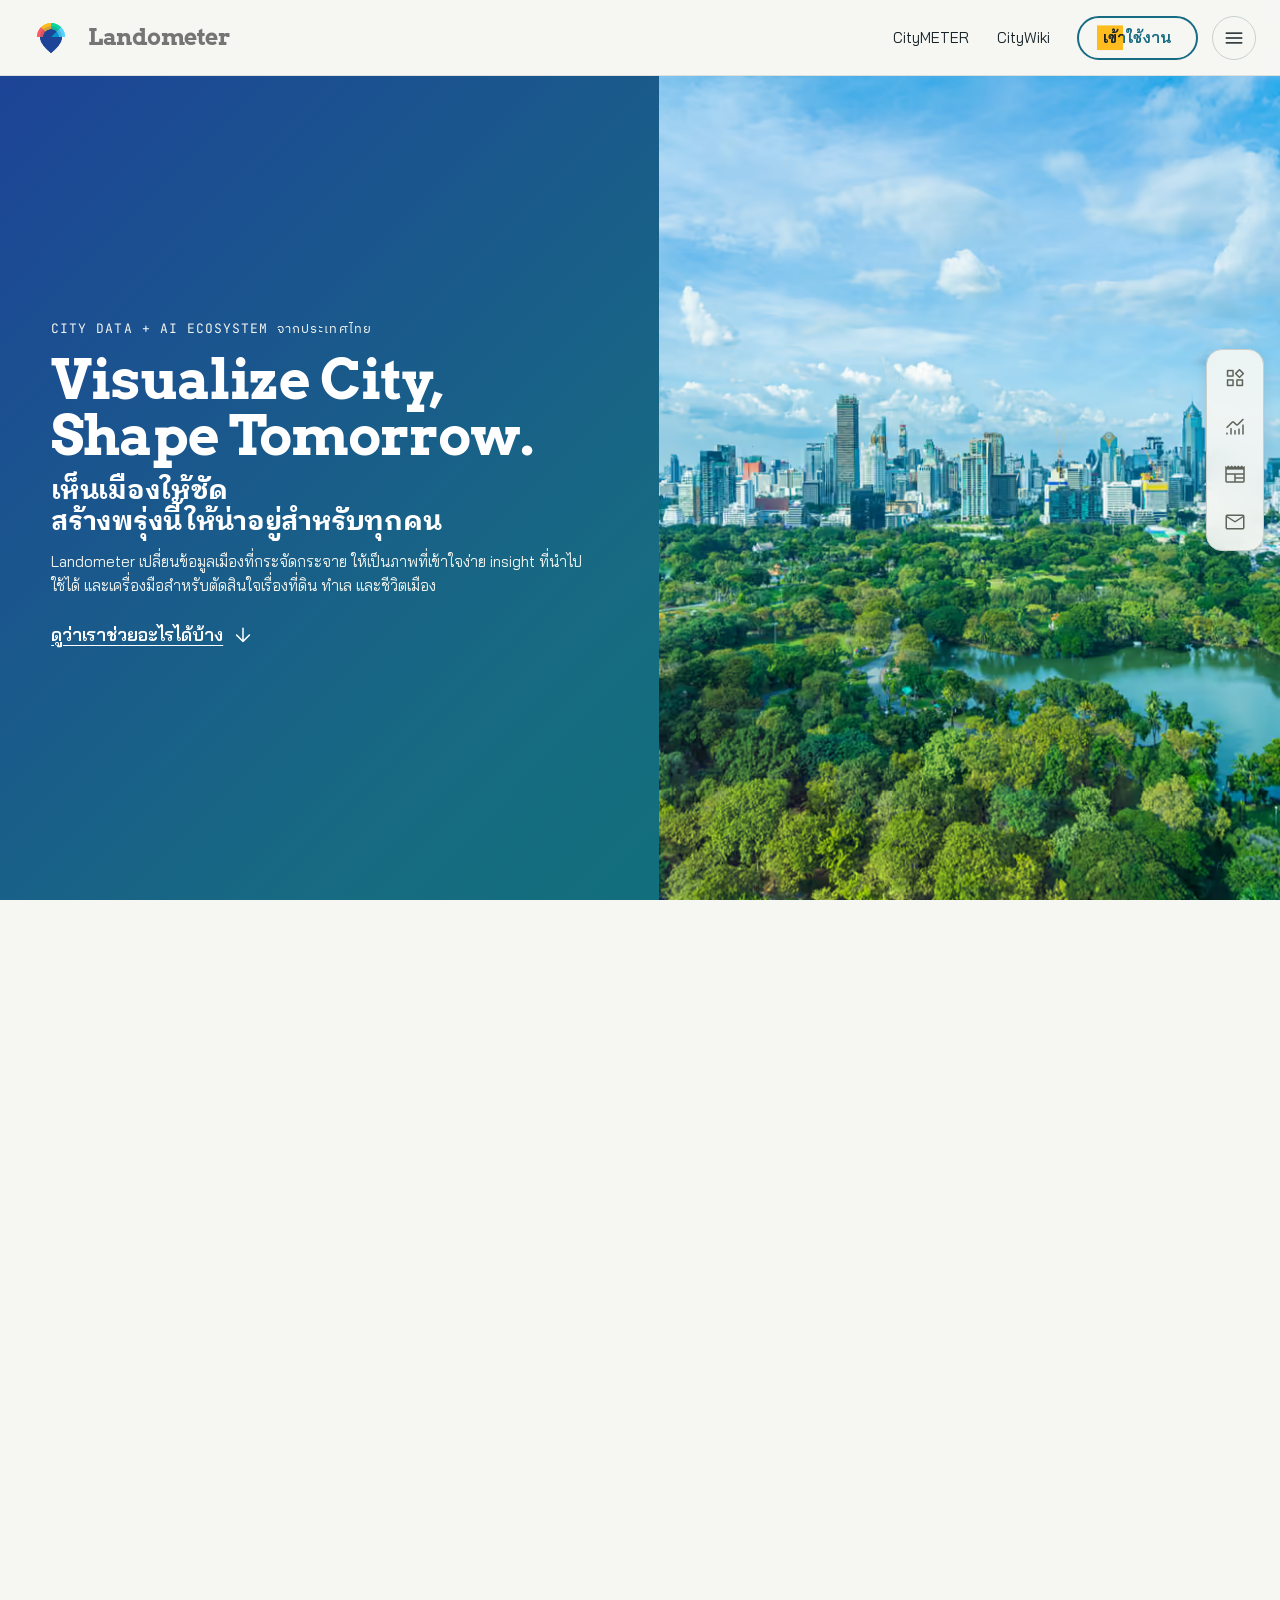
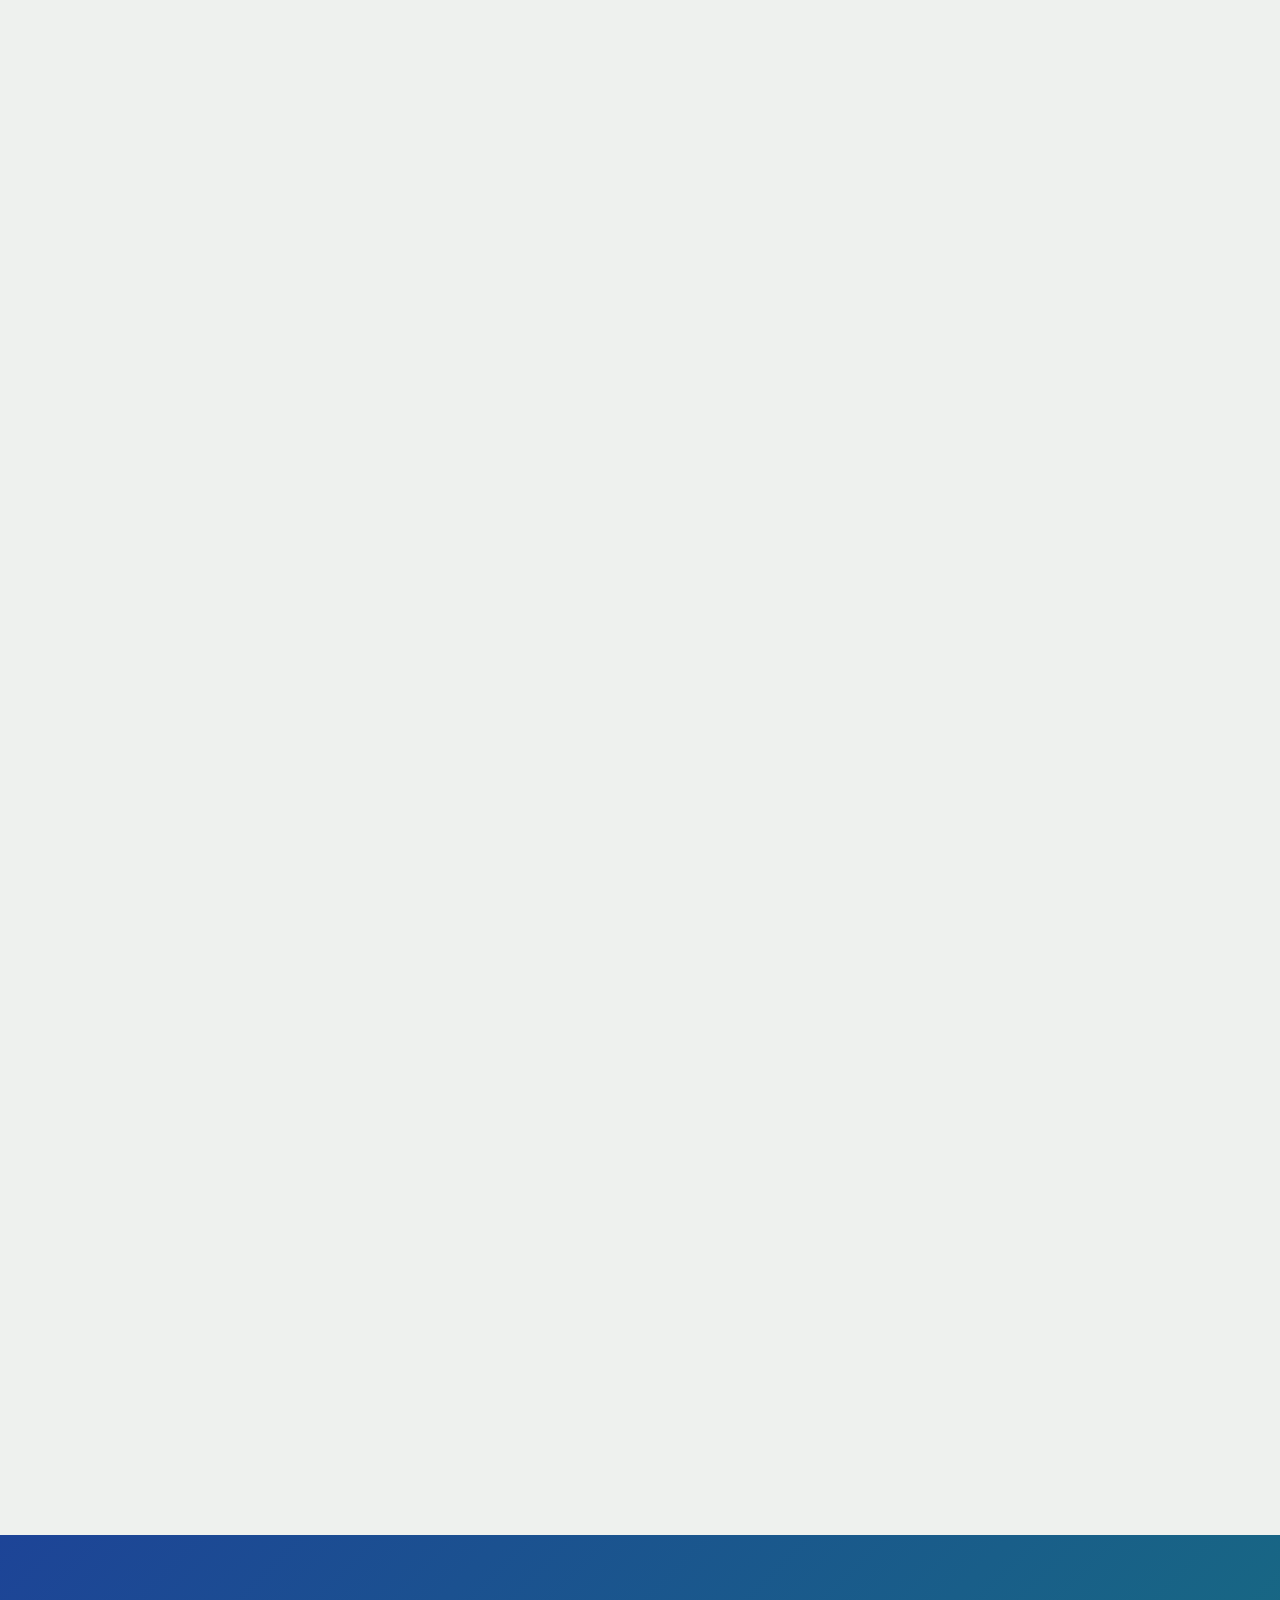
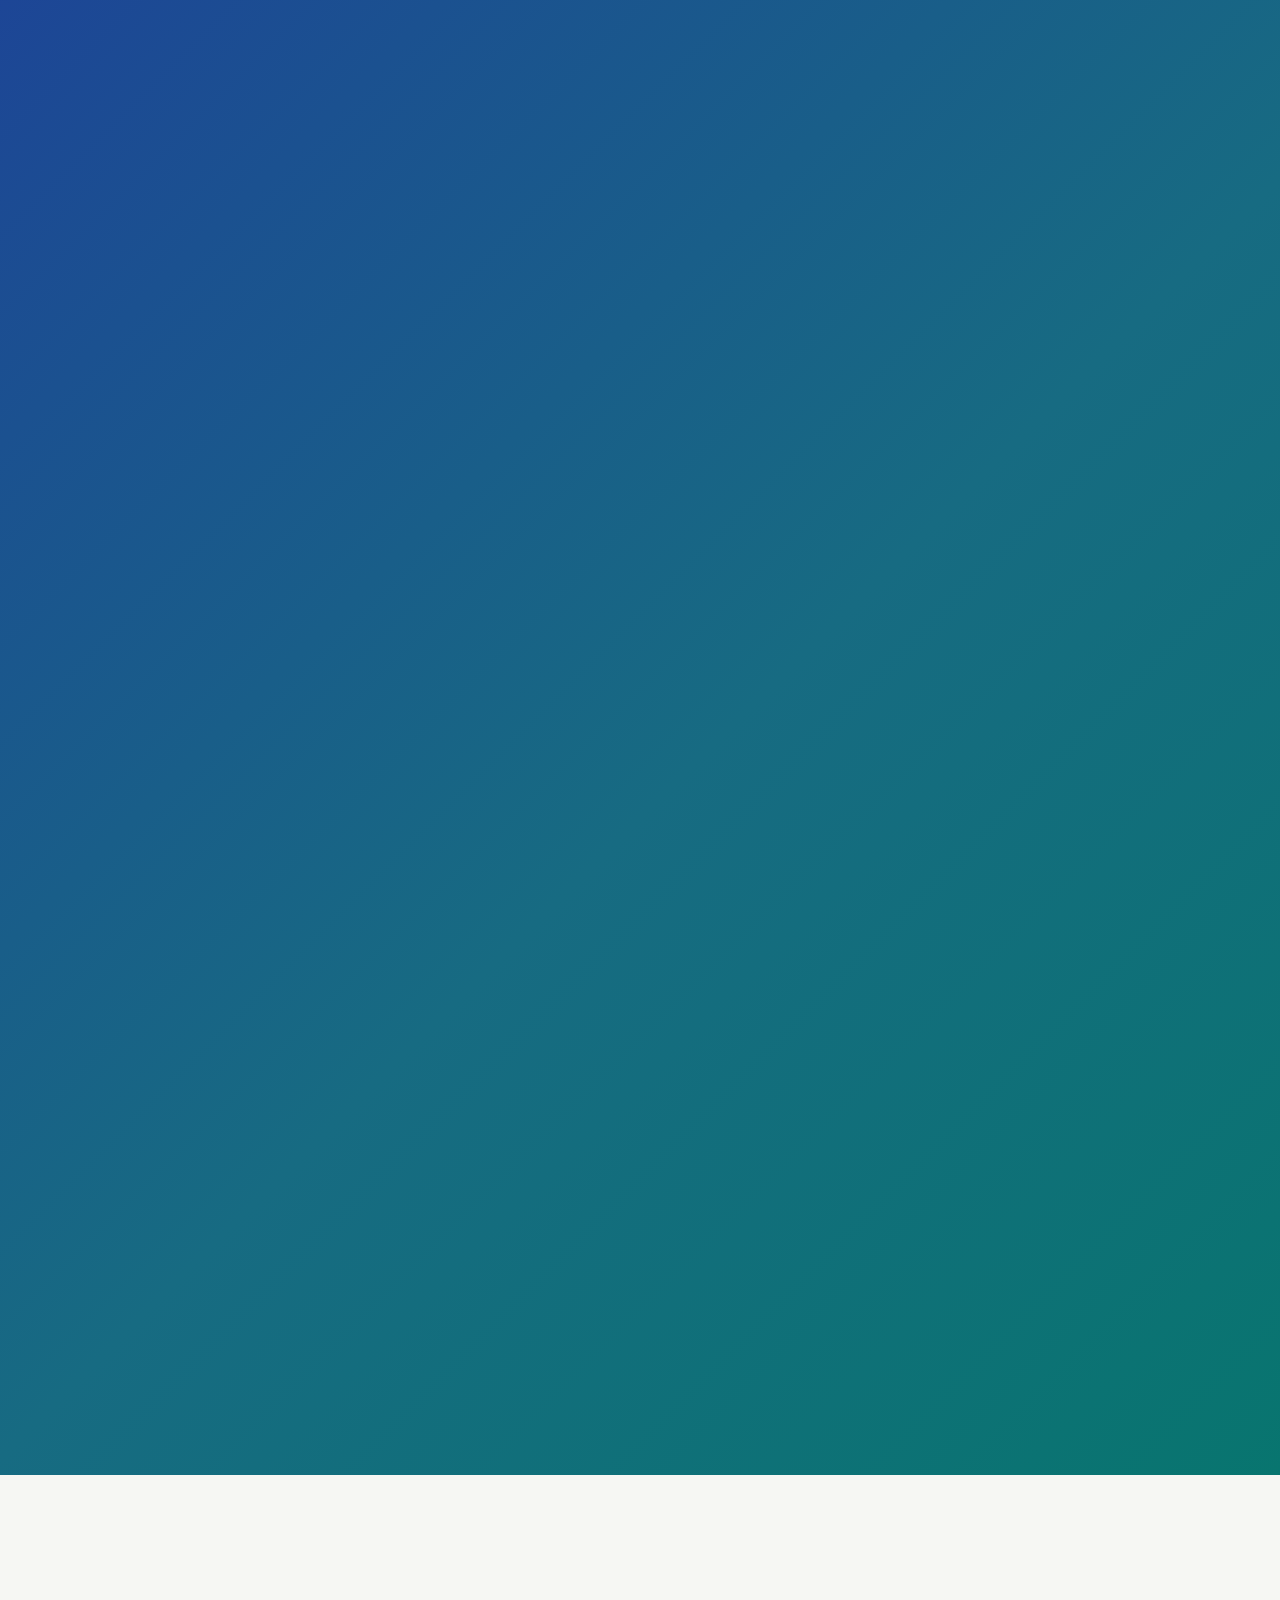
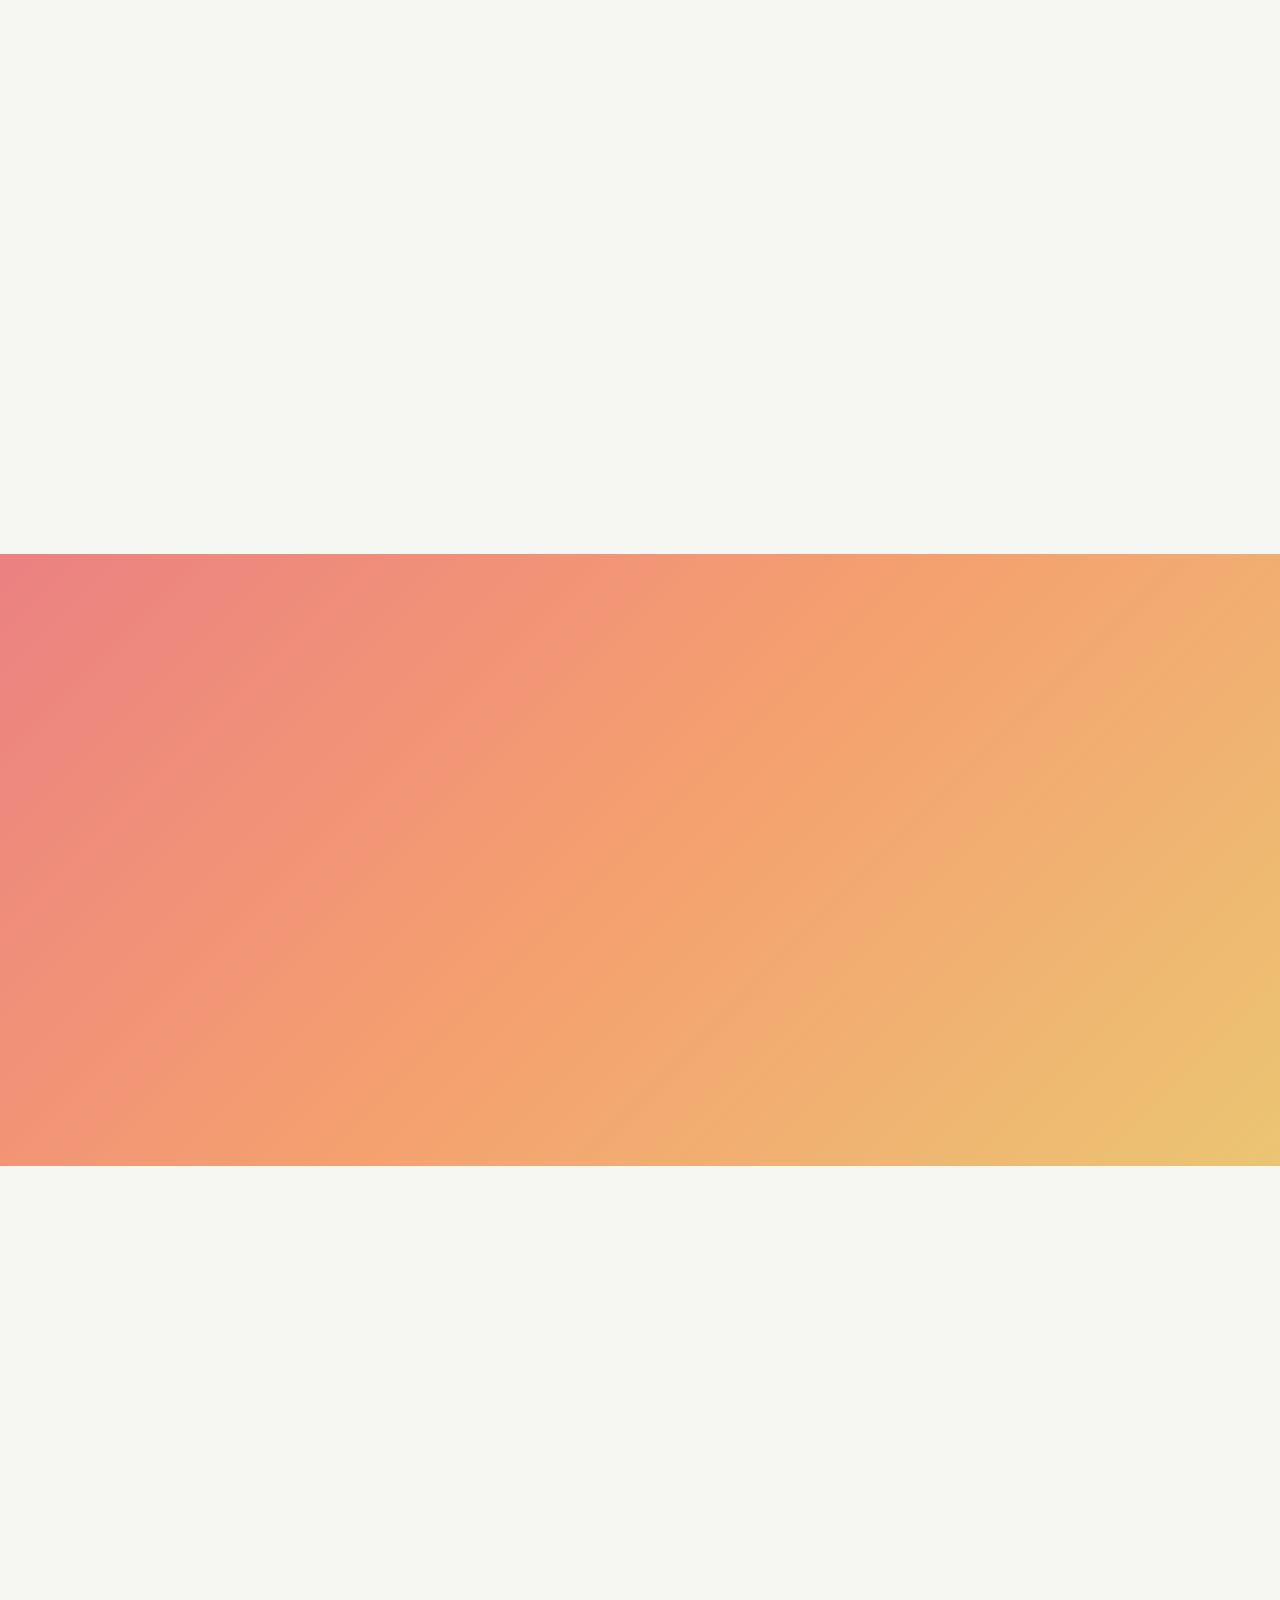
==== index.html @ 131d05a7 "Refine Rebuild02 product and location presentation" ====
<!doctype html>
<html lang="th" data-ds="landometer" data-ds-version="0.9.0" data-build-card-version="0.9.0" data-manifest-version="2.1" data-token-schema-version="6" data-ds-profile="brand.public" data-delivery-mode="static-initial-html" data-evidence-status="source_limited" data-visibility="public" data-indexable="true" data-theme="light" data-theme-preference="system">
<head>
<meta charset="utf-8">
<meta name="viewport" content="width=device-width, initial-scale=1">
<script>
(function () {
  var K = "lds-theme", t = null, root = document.documentElement;
  try { t = localStorage.getItem(K); } catch (e) {}
  var mode = (t === "light" || t === "dark") ? t : "system";
  var mq = window.matchMedia ? window.matchMedia("(prefers-color-scheme: dark)") : null;
  function resolve(m) { return (m === "dark" || (m === "system" && mq && mq.matches)) ? "dark" : "light"; }
  root.setAttribute("data-theme", resolve(mode));
  root.setAttribute("data-theme-preference", mode);
  if (mq && mq.addEventListener) { mq.addEventListener("change", function () {
    if (root.getAttribute("data-theme-preference") === "system") { root.setAttribute("data-theme", resolve("system")); }
  }); }
})();
</script>
<title>Landometer — Visualize City, Shape Tomorrow.</title>
<meta name="description" content="Explore Landometer products and services for decisions about land, location, and urban life.">
<meta name="robots" content="index,follow,max-image-preview:large">
<meta name="landometer:ds-version" content="0.9.0">
<meta name="landometer:color-set" content="color-srgb-05">
<meta name="landometer:artifact-build" content="ui-20260830-09">
<meta name="landometer:release-receipt" content="rebuild02-ui-20260830-09">
<link rel="icon" type="image/png" href="assets/identity/landometer-symbol-color-rebuild02-r6.png">
<link rel="sitemap" type="application/xml" href="sitemap.xml">
<link rel="canonical" href="https://montri-th.github.io/rebuild02/Landometer-Home-TH.dc.html">
<link rel="alternate" hreflang="th" href="https://montri-th.github.io/rebuild02/Landometer-Home-TH.dc.html">
<link rel="alternate" hreflang="en" href="https://montri-th.github.io/rebuild02/Landometer-Home-EN.dc.html">
<link rel="alternate" hreflang="x-default" href="https://montri-th.github.io/rebuild02/Landometer-Home-TH.dc.html">
<meta http-equiv="refresh" content="0; url=Landometer-Home-TH.dc.html">
<script>location.replace('Landometer-Home-TH.dc.html' + location.search + location.hash);</script>
<link rel="stylesheet" href="_ds/landometer-design-system-514efc4b-e202-4d55-846b-96c15056a8cc/styles.css">
<style>
  html,body{margin:0;height:100%;background:var(--surface-canvas);color:var(--text-primary)}
  main{height:100%;display:grid;place-content:center;gap:12px;text-align:center;padding:24px}
  a{color:var(--interaction-accent);font-weight:600}
</style>
</head>
<body>
<main>
  <p>กำลังเปิดหน้าแรก…</p>
  <p><a href="Landometer-Home-TH.dc.html">ภาษาไทย</a> · <a href="Landometer-Home-EN.dc.html">English</a></p>
</main>
</body>
</html>
---- _ds/landometer-design-system-514efc4b-e202-4d55-846b-96c15056a8cc/styles.css ----
/* Landometer Design System v0.9.0 (authoring revision v0.9.0-r7) — global entry point.
   Consumers link this one file. Load order is normative:
     1. tokens/fonts.css      — @font-face only; the kit carries no binaries (E0.5)
     2. build-kit/*.css       — Appendix E bytes, verbatim: the only source of raw values
     3. tokens/ext-*.css      — extension layer: v0.8.9 name bridge + registry values
                                the kit does not carry (scale families, tracking, icon
                                sizes, breakpoints)
     4. tokens/base.css       — element defaults the kit does not carry
   Nothing outside build-kit/ may redefine a kit token or a kit selector [KIT-01 E0.1/E0.3]. */
@import url("tokens/fonts.css");
@import url("build-kit/lds-tokens.css");
@import url("build-kit/lds-base.css");
@import url("tokens/ext-aliases.css");
@import url("tokens/ext-registry.css");
@import url("tokens/base.css");
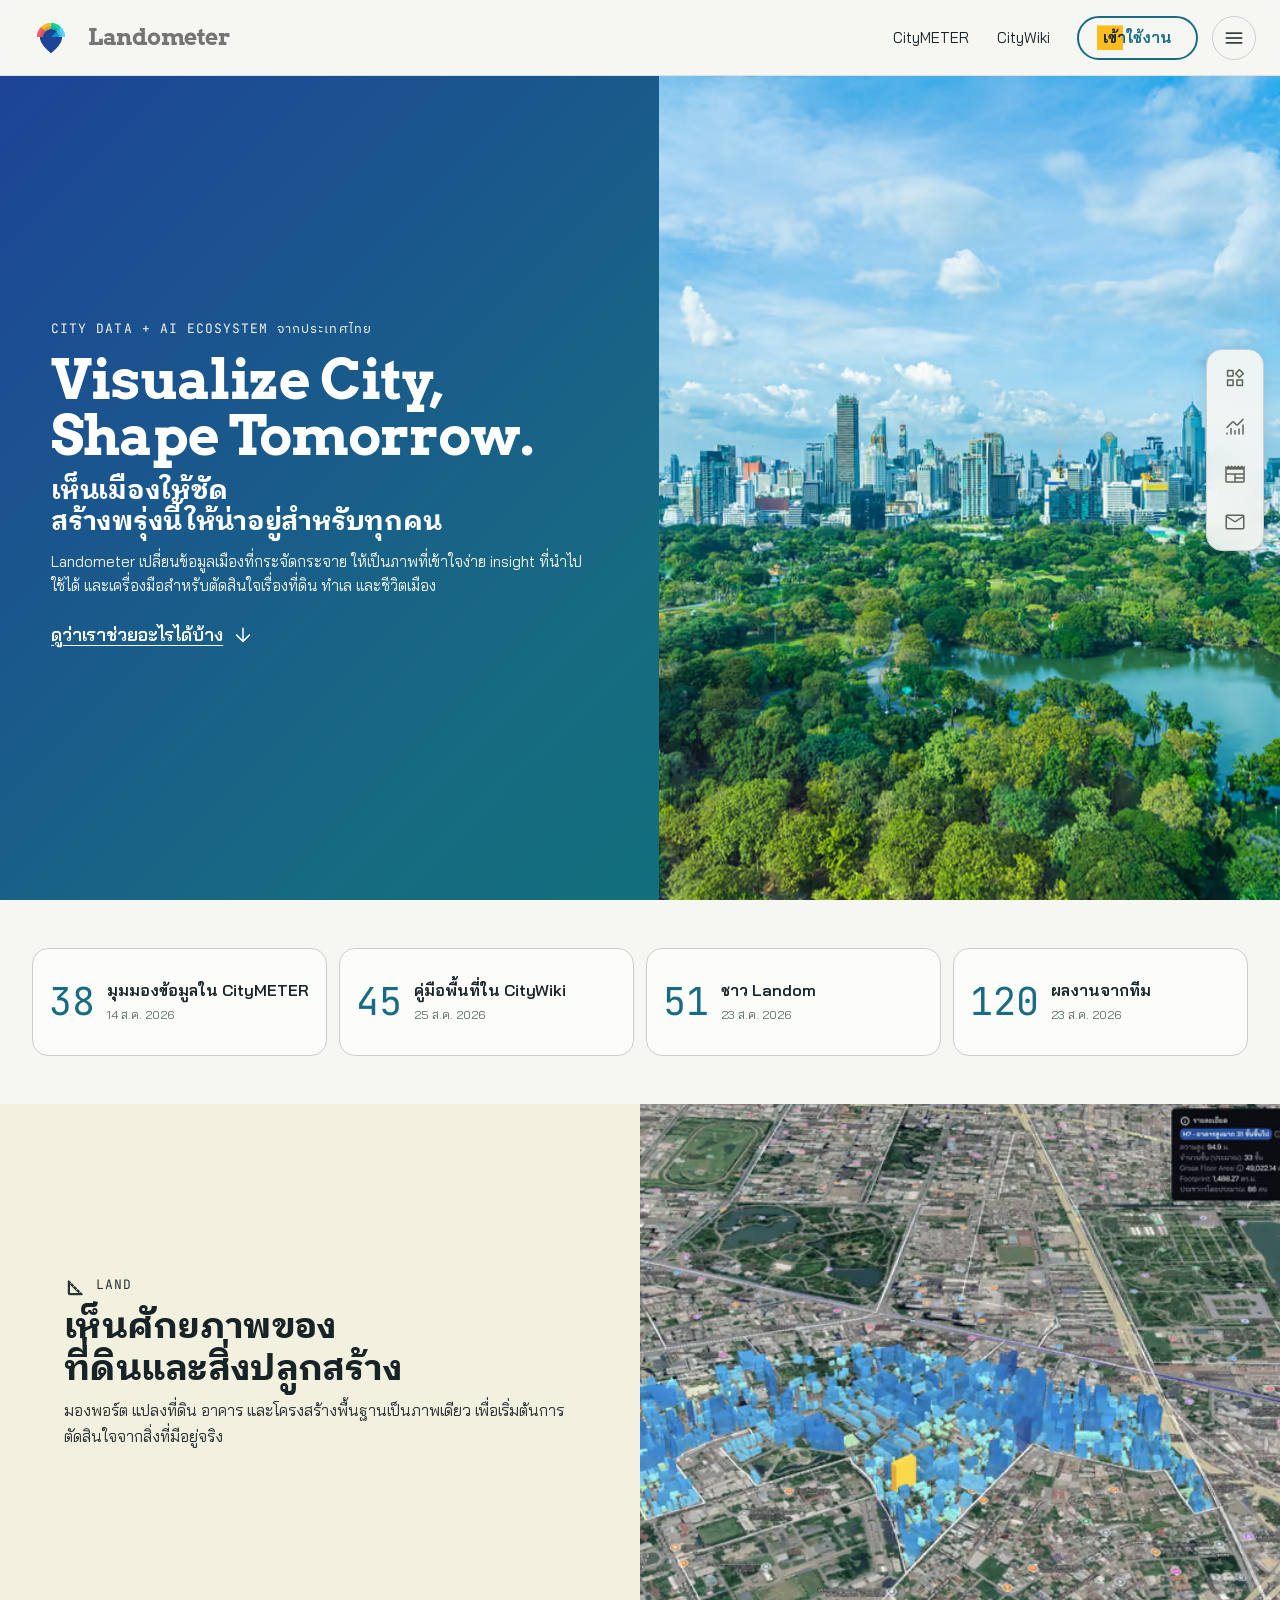
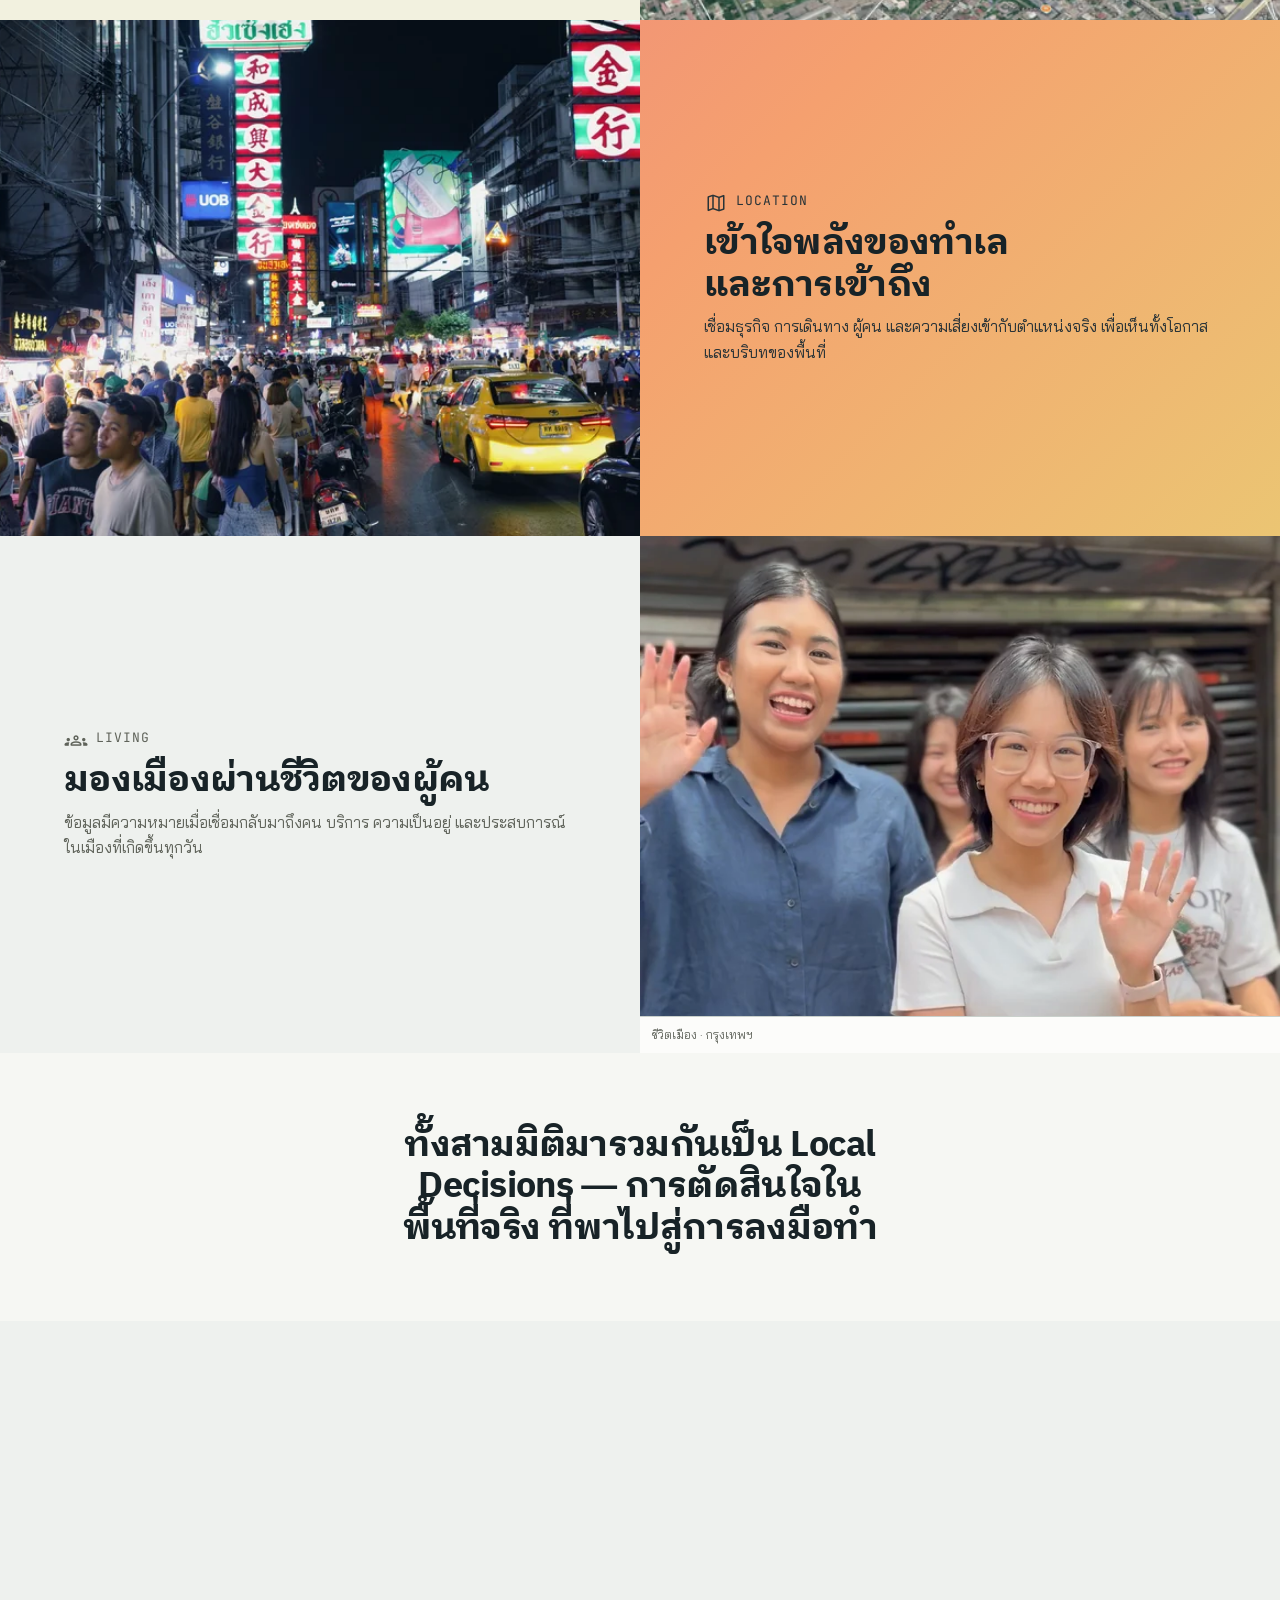
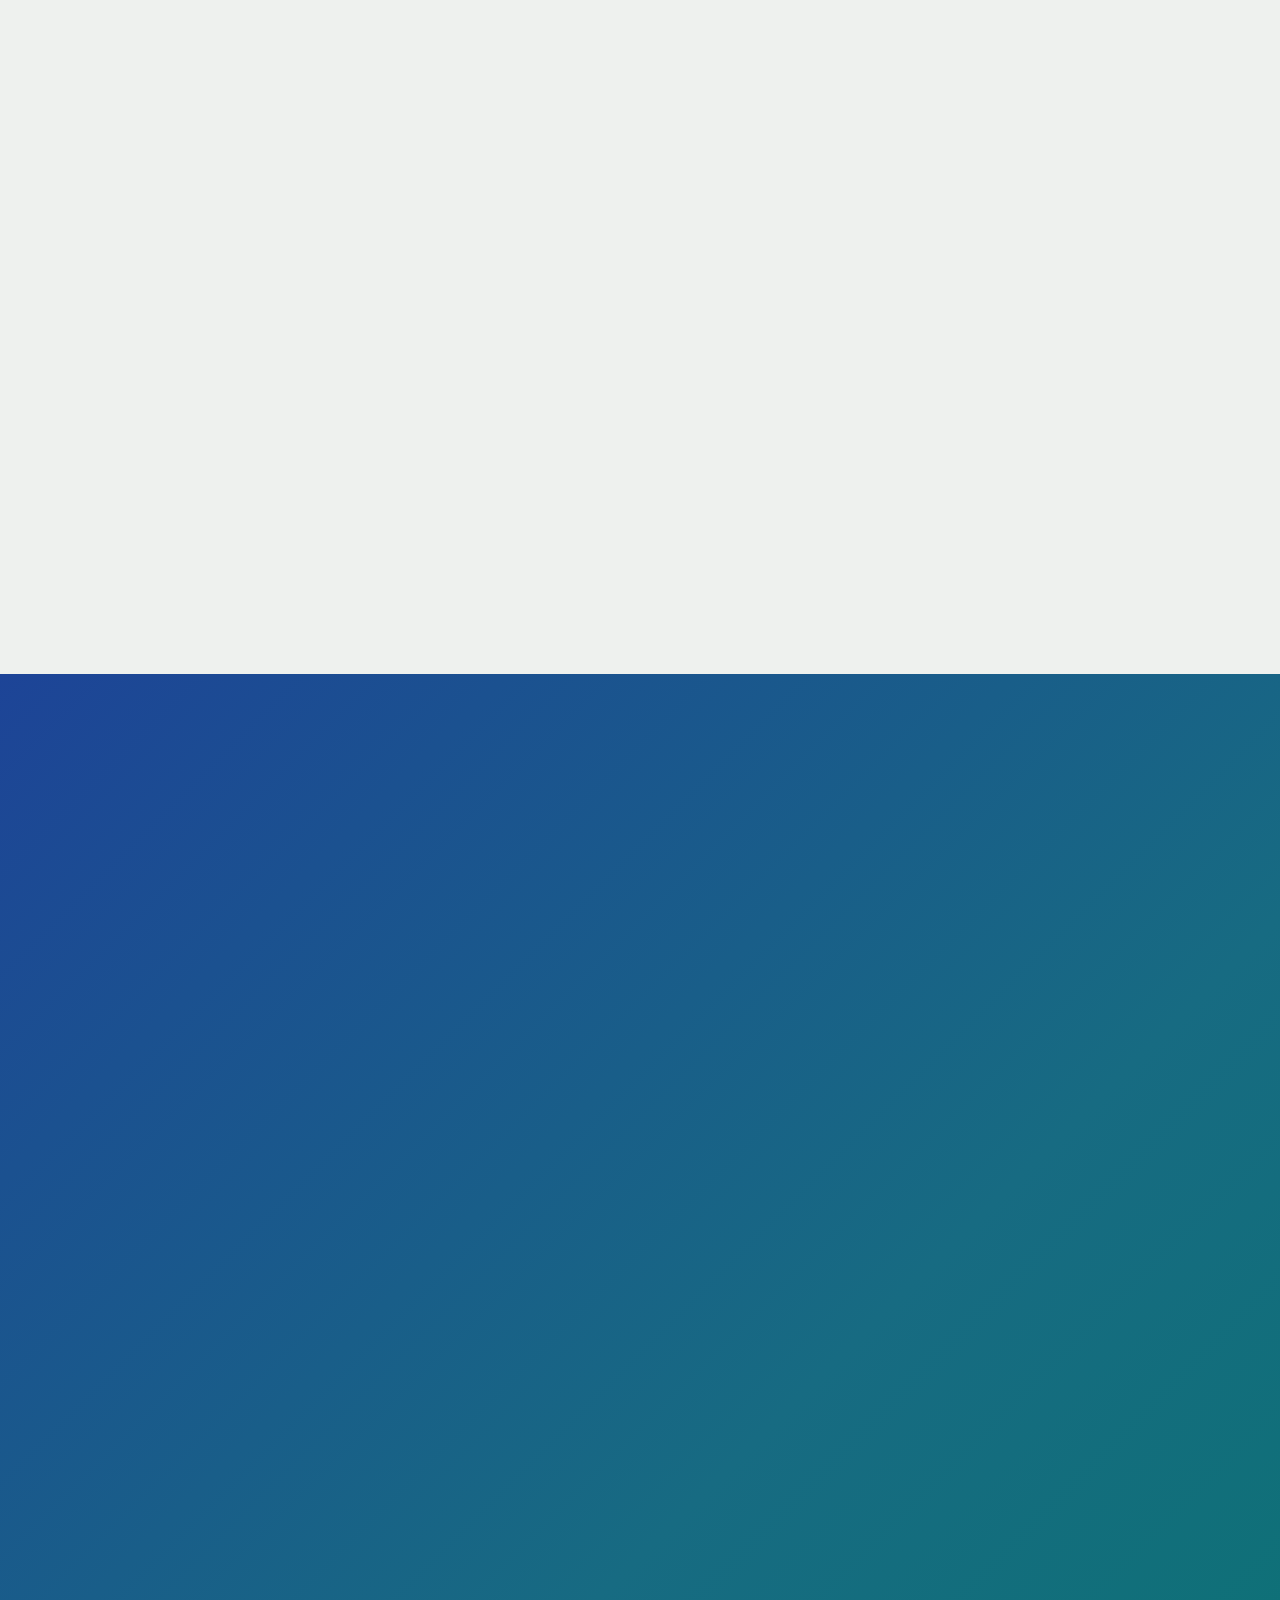
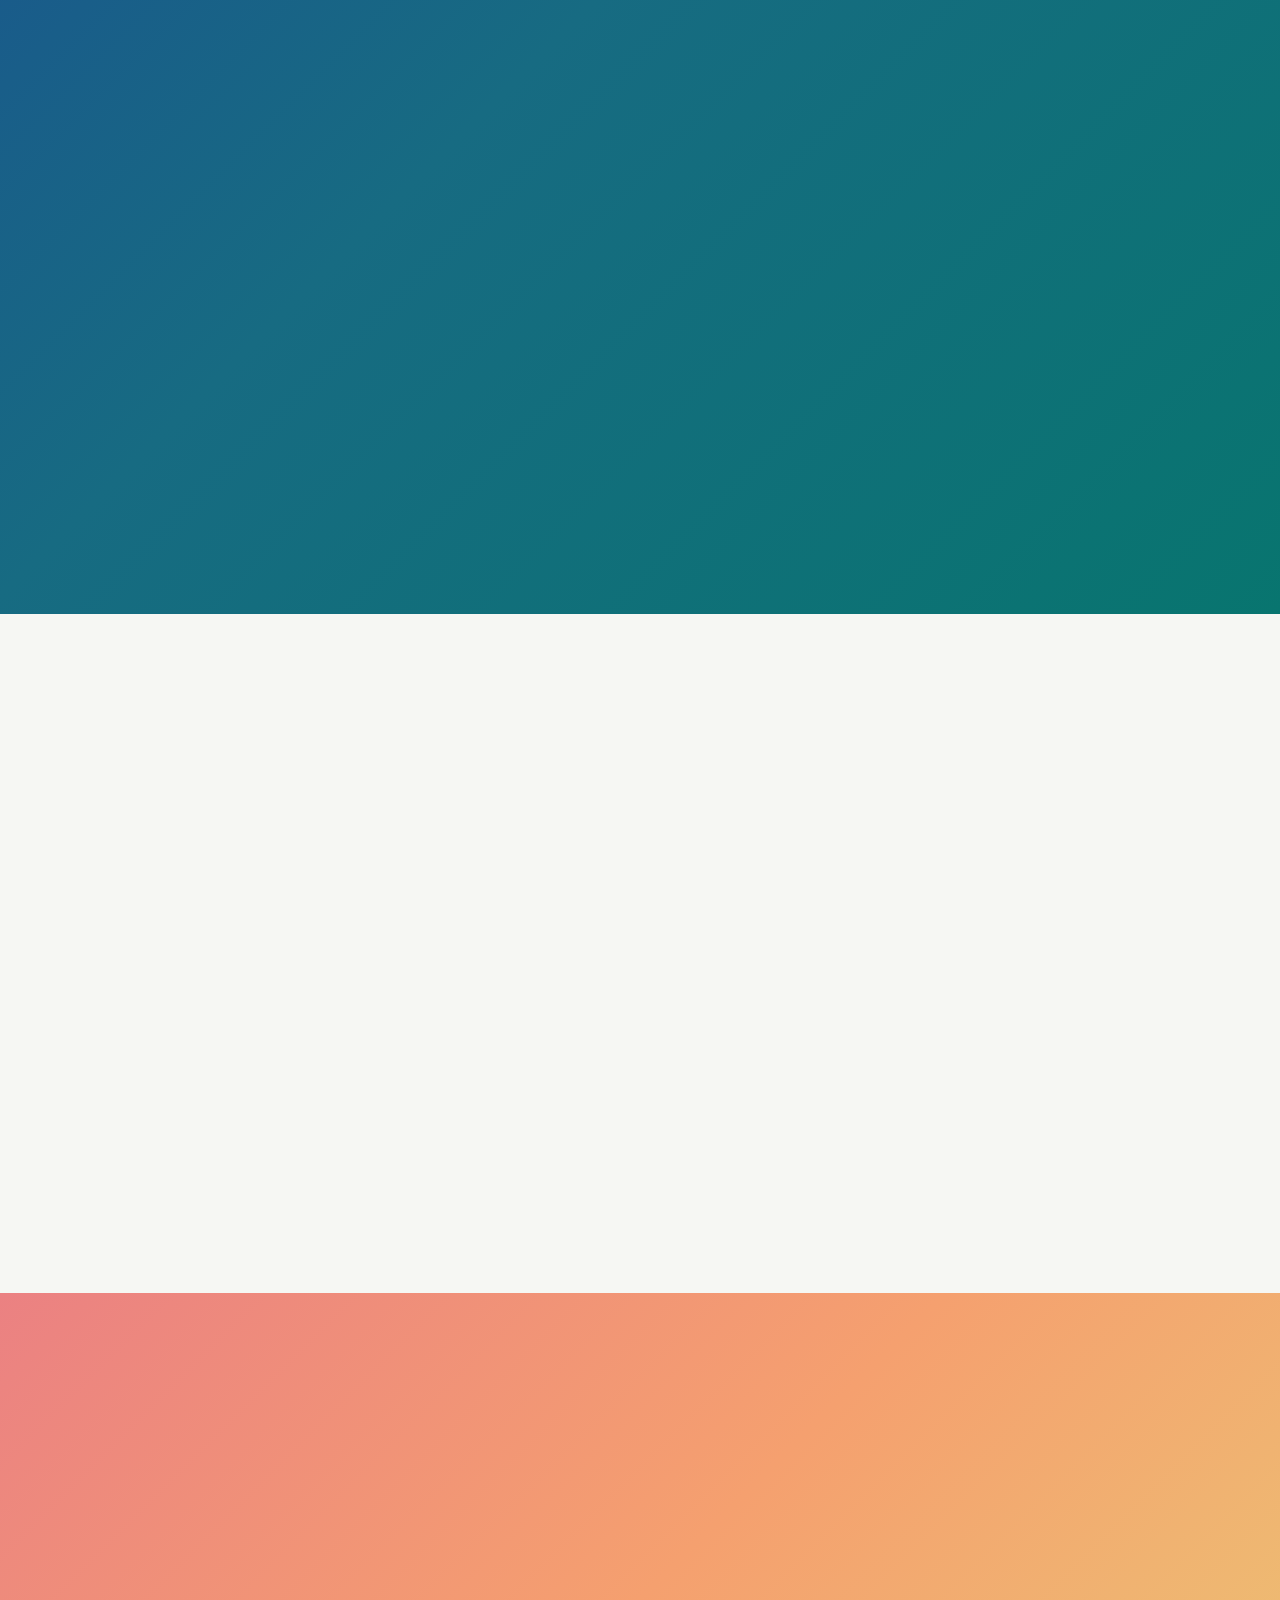
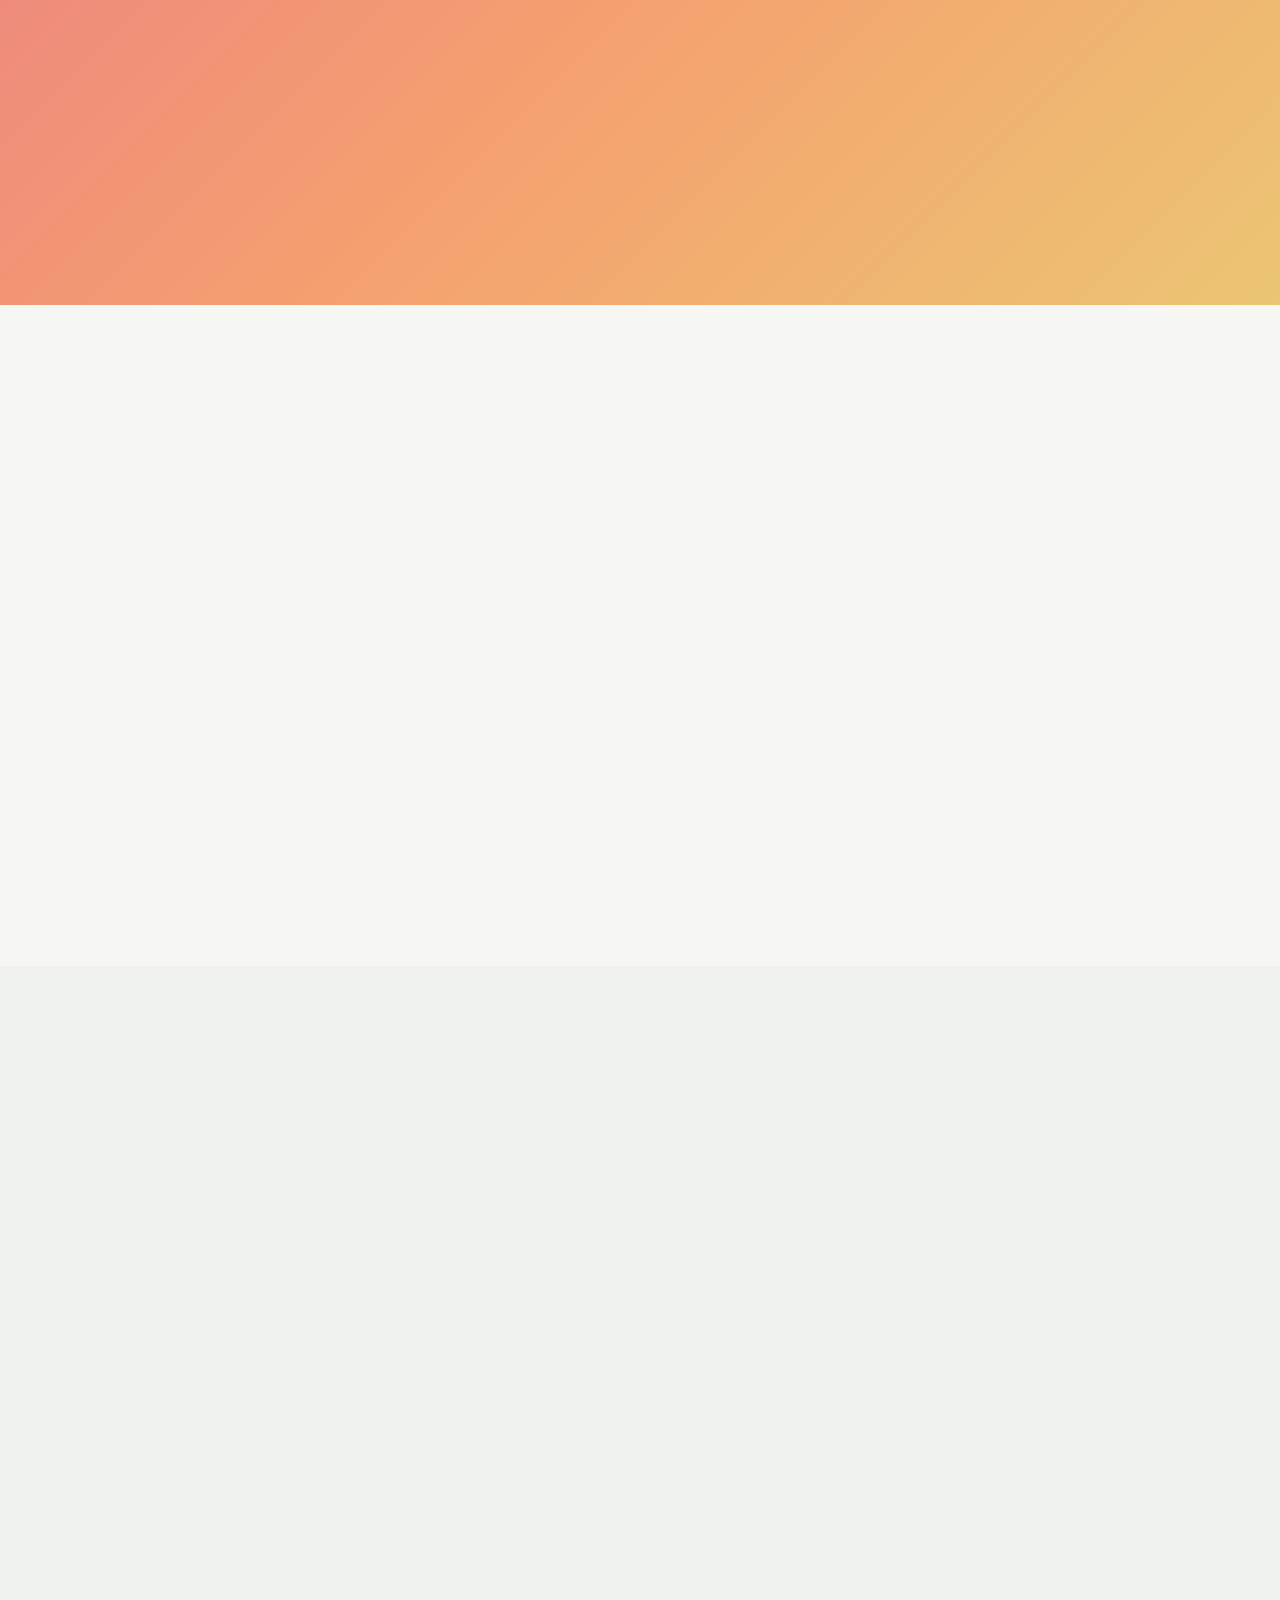
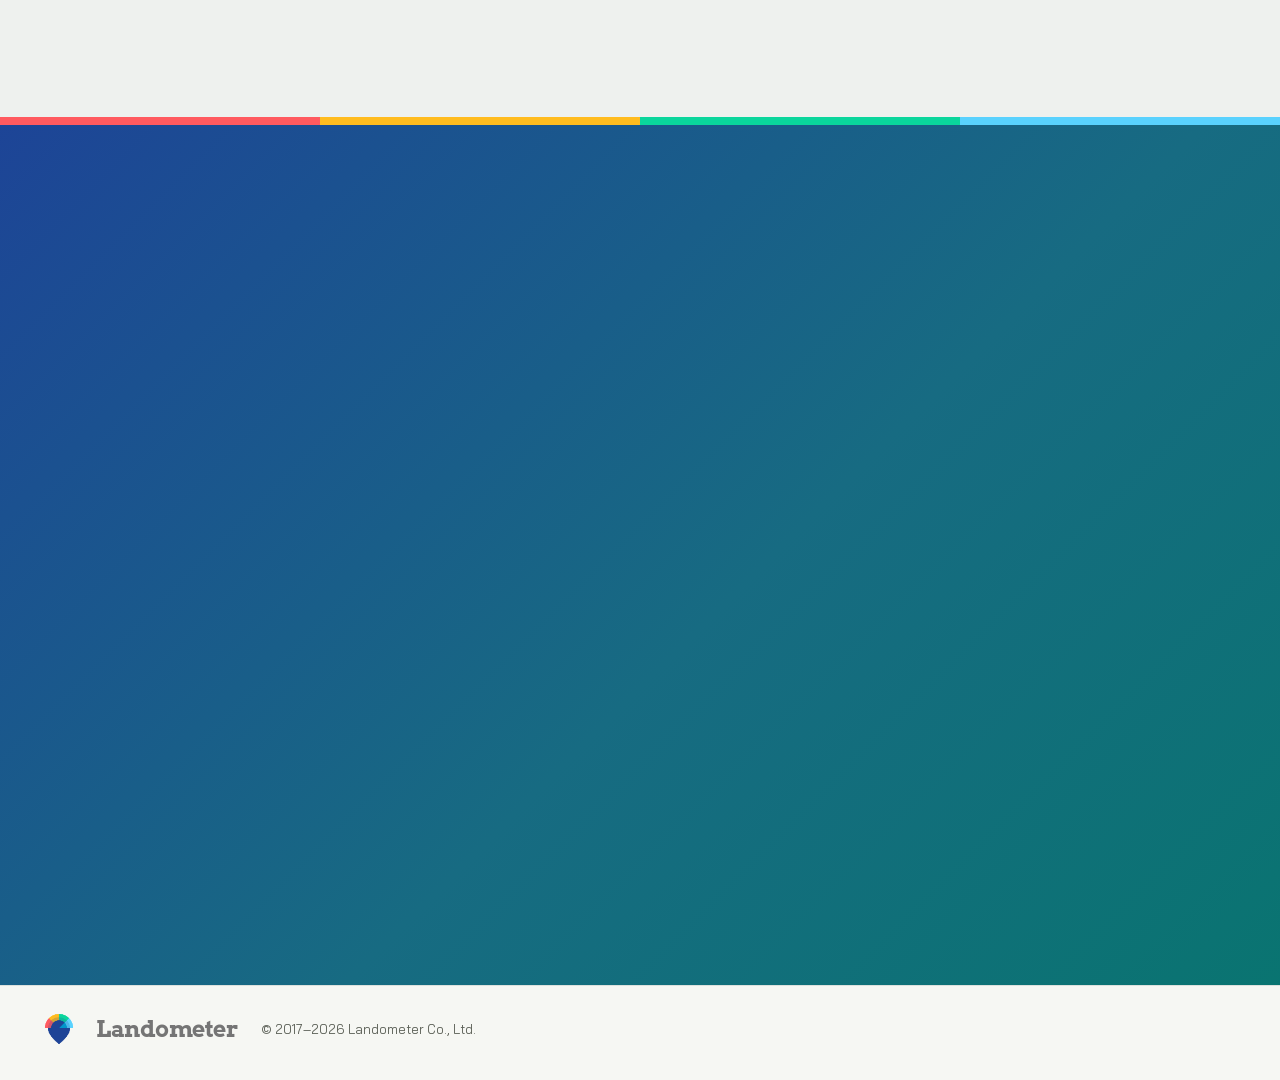
==== commit f9b7826b: "Correct Rebuild02 media motion and carousel behavior" ====
--- a/index.html
+++ b/index.html
@@ -22,8 +22,8 @@
 <meta name="robots" content="index,follow,max-image-preview:large">
 <meta name="landometer:ds-version" content="0.9.0">
 <meta name="landometer:color-set" content="color-srgb-05">
-<meta name="landometer:artifact-build" content="ui-20260830-09">
-<meta name="landometer:release-receipt" content="rebuild02-ui-20260830-09">
+<meta name="landometer:artifact-build" content="ui-20260830-10">
+<meta name="landometer:release-receipt" content="rebuild02-ui-20260830-10">
 <link rel="icon" type="image/png" href="assets/identity/landometer-symbol-color-rebuild02-r6.png">
 <link rel="sitemap" type="application/xml" href="sitemap.xml">
 <link rel="canonical" href="https://montri-th.github.io/rebuild02/Landometer-Home-TH.dc.html">
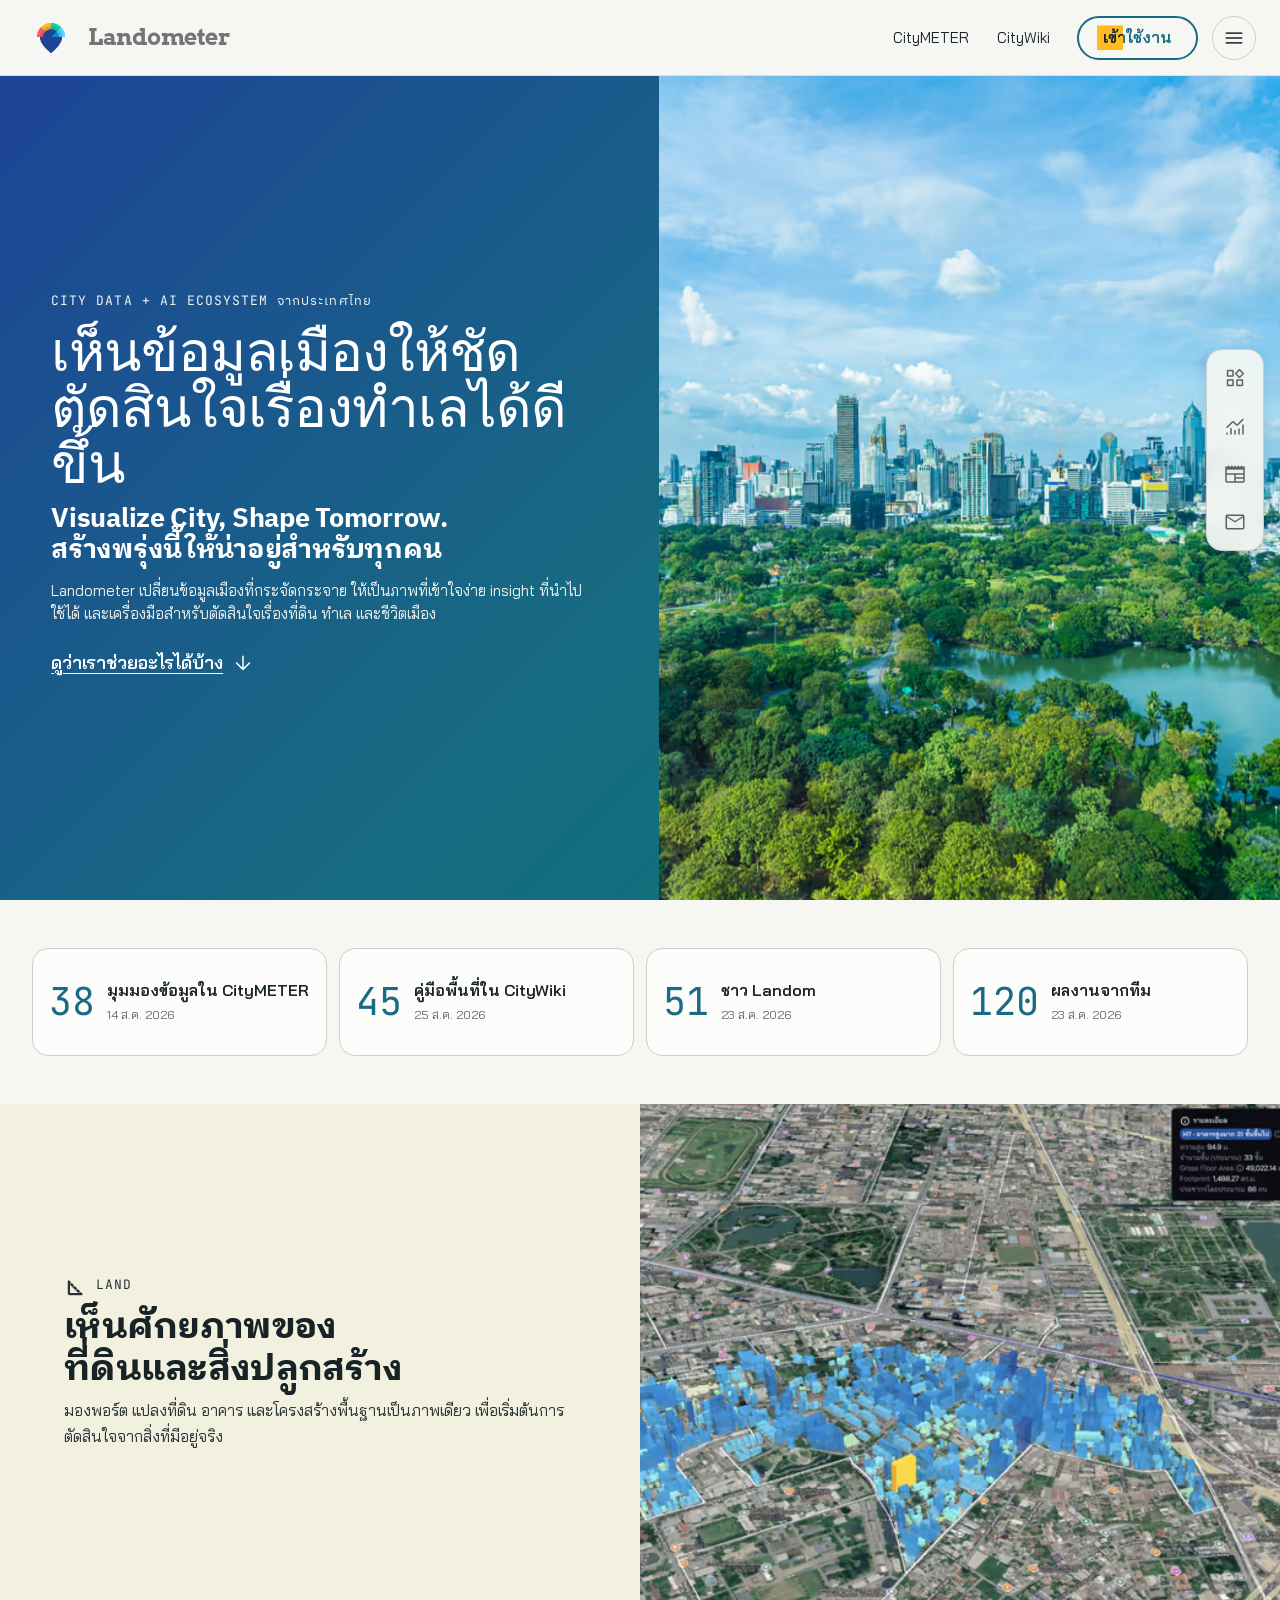
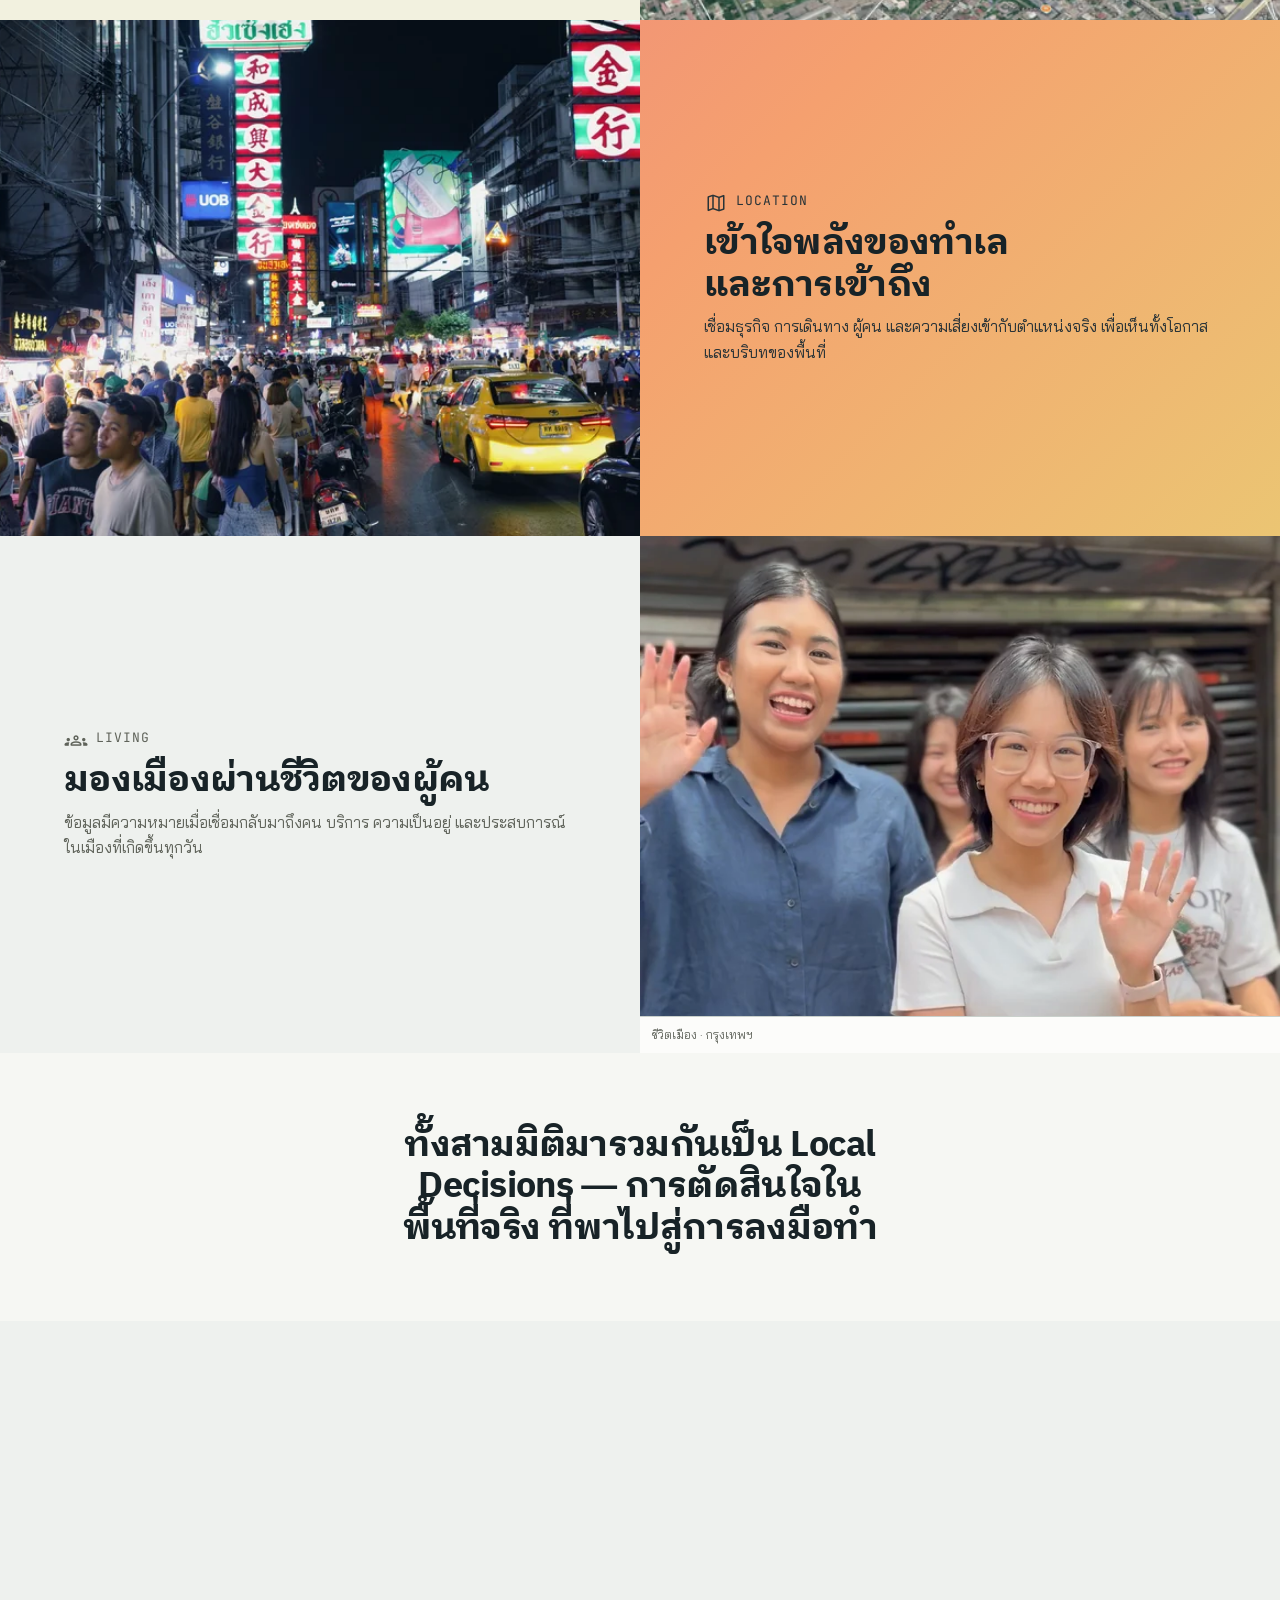
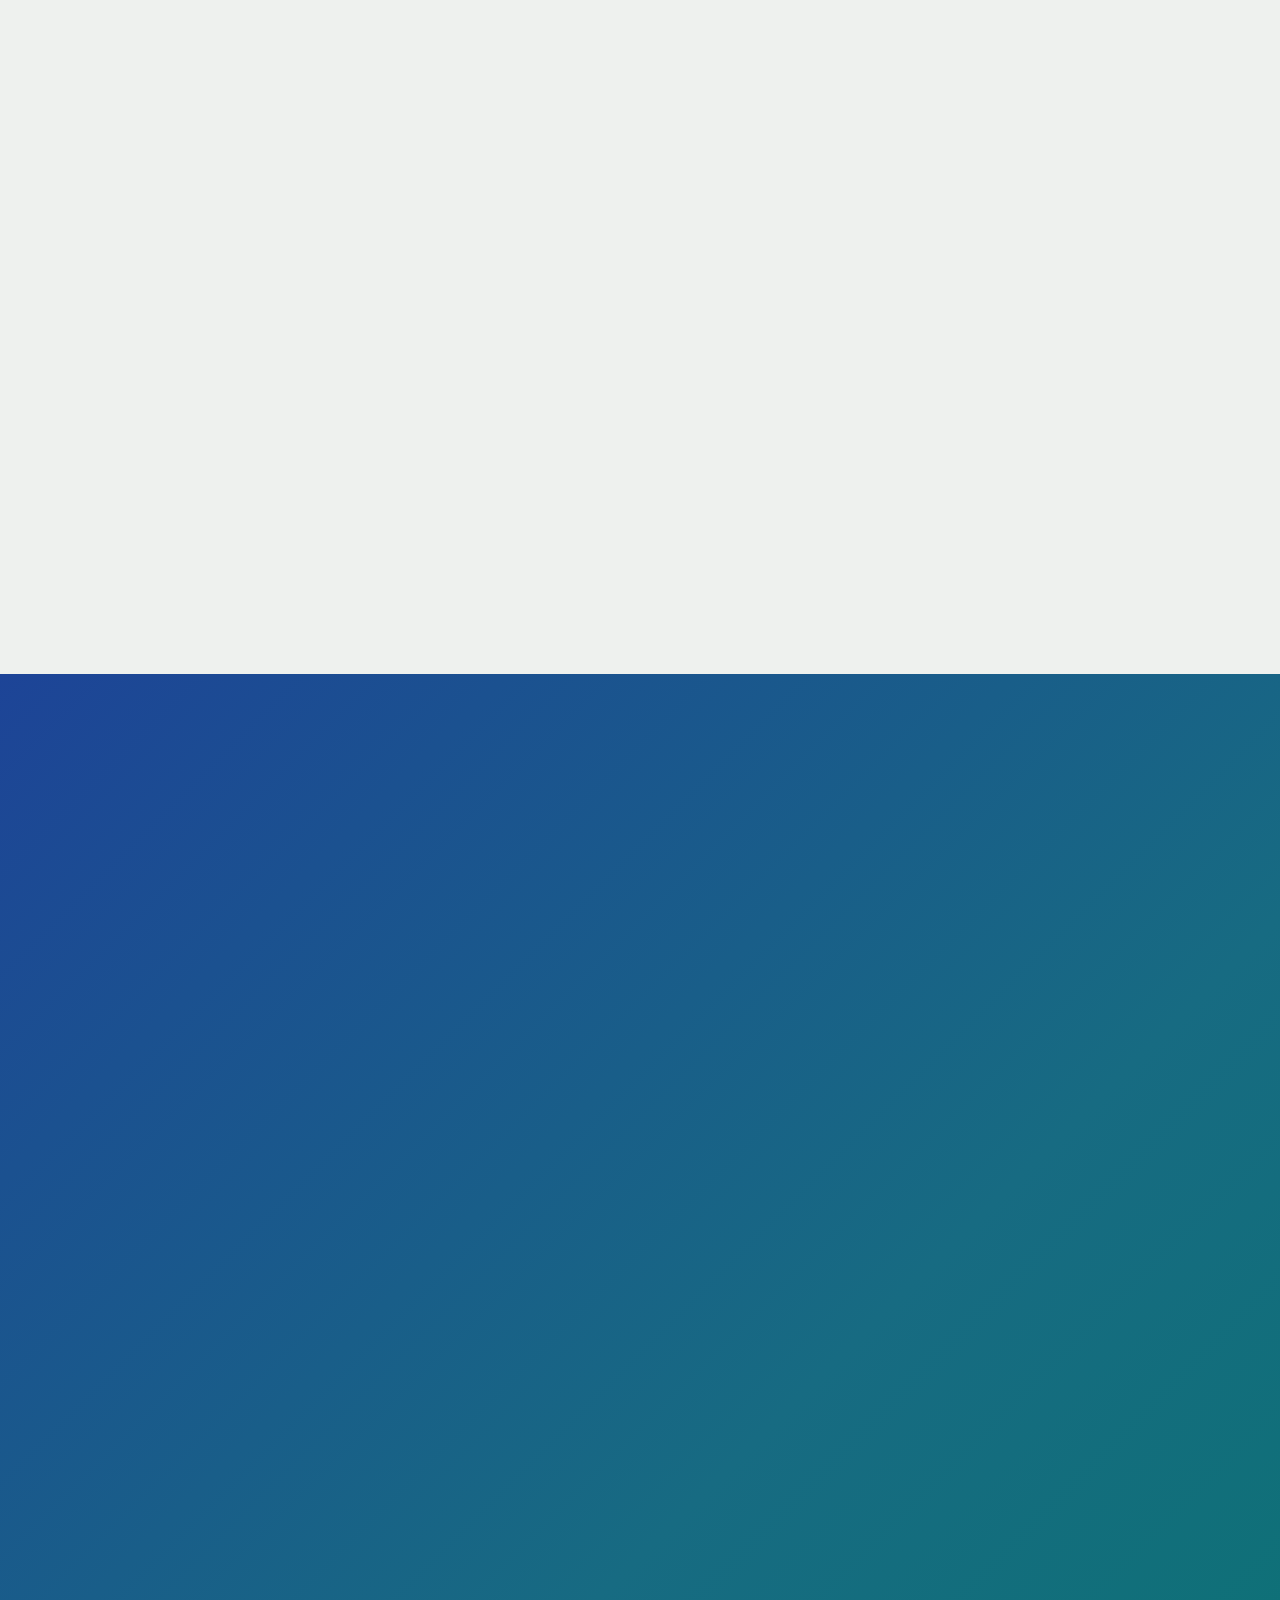
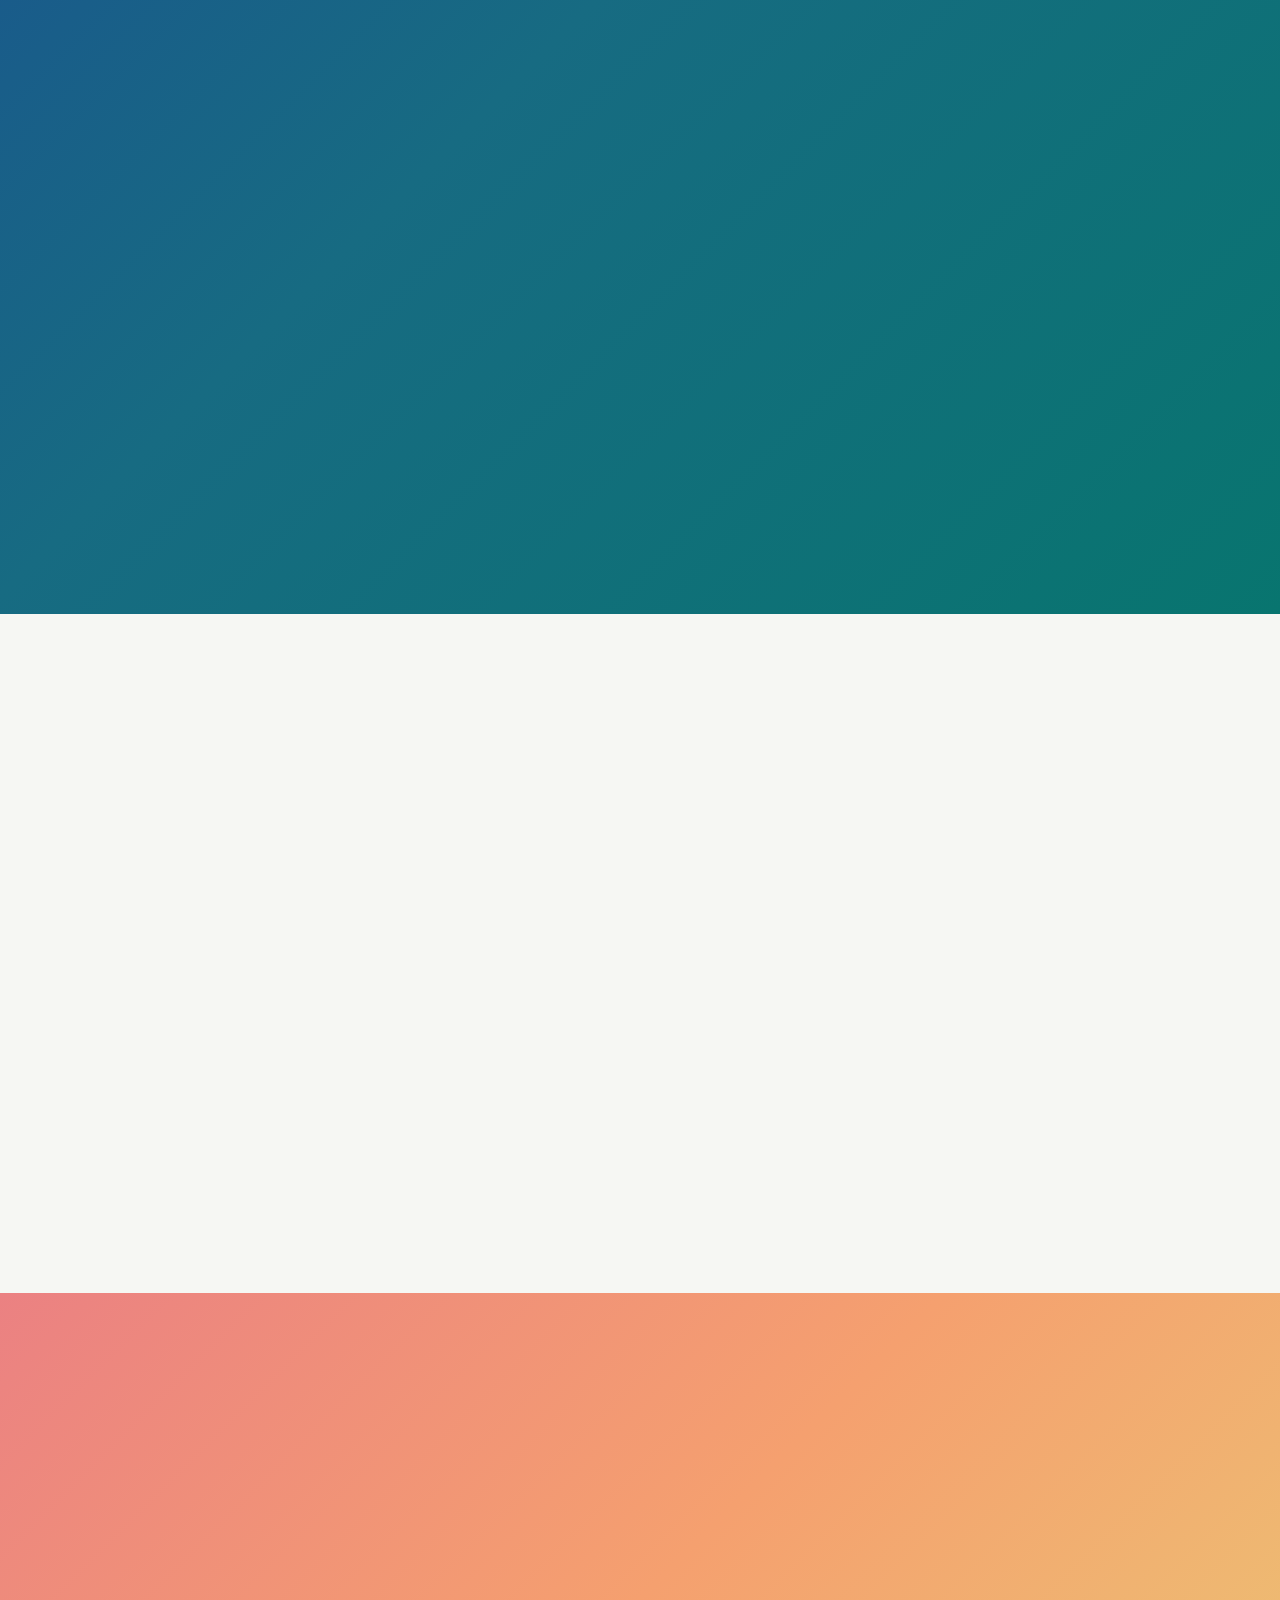
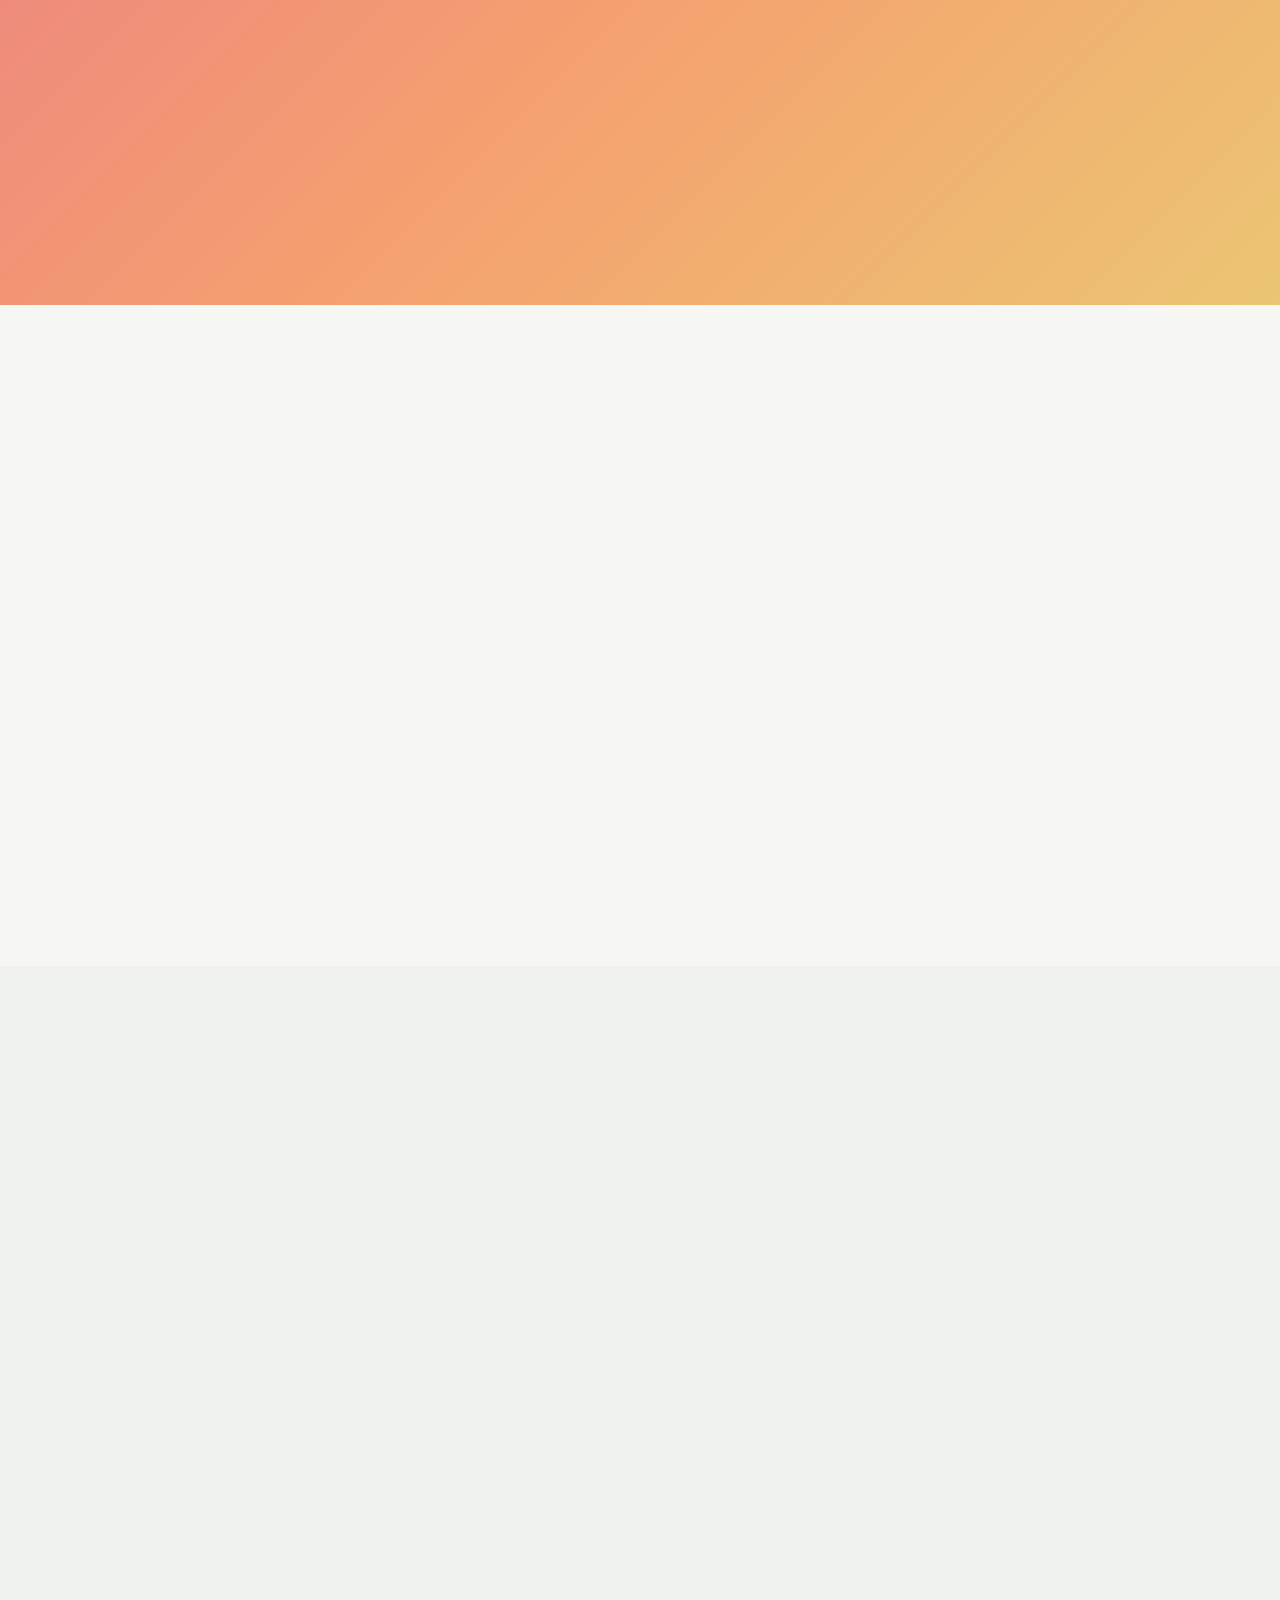
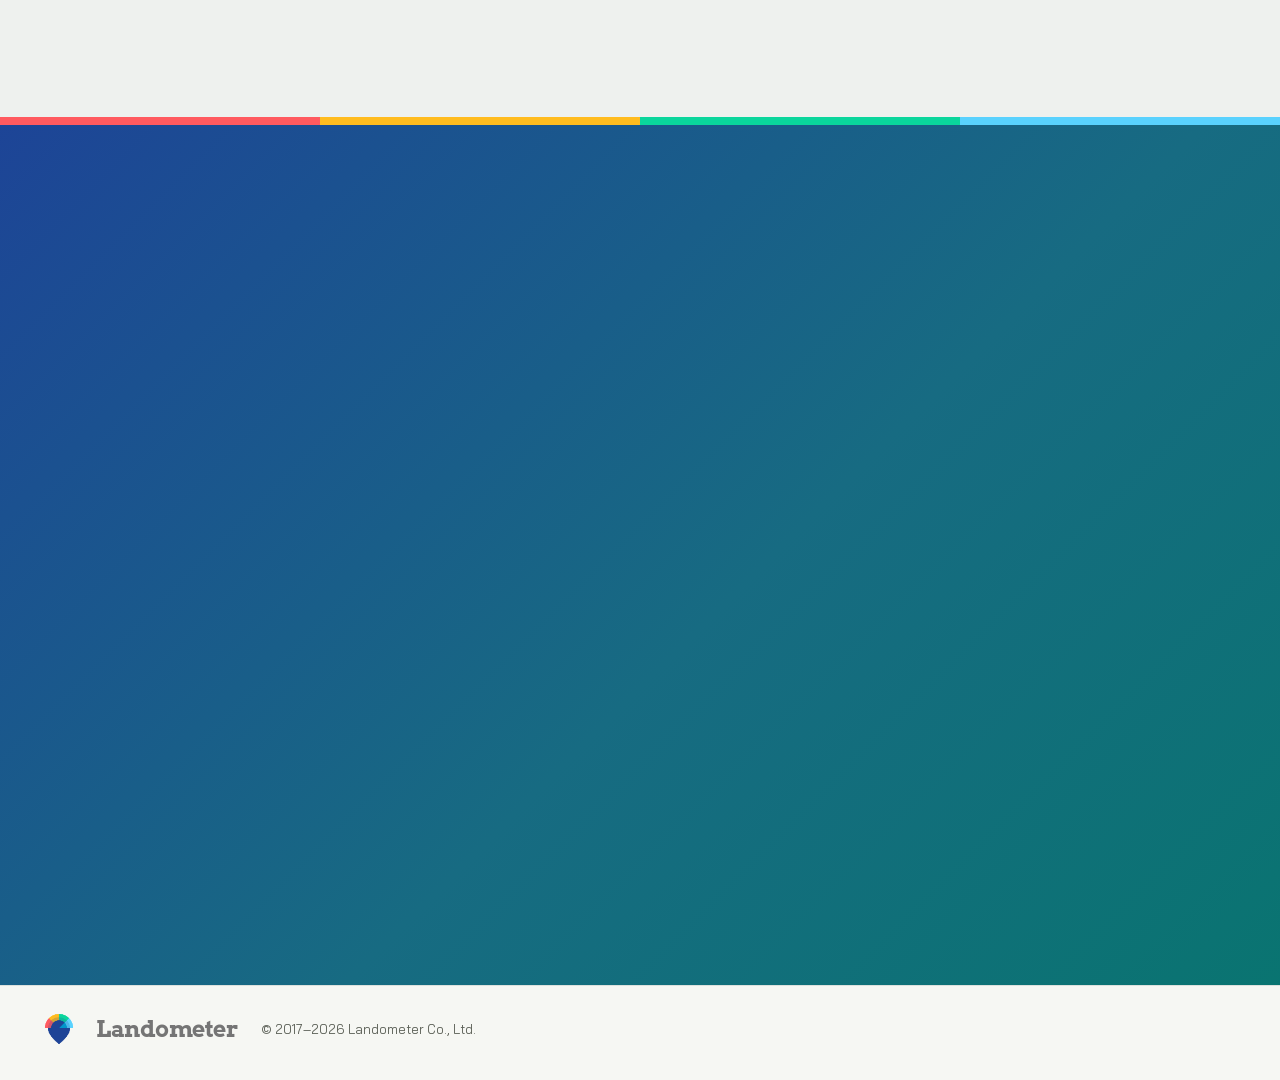
==== commit e1d47bbe: "Improve Rebuild02 search and agent discovery" ====
--- a/index.html
+++ b/index.html
@@ -17,32 +17,61 @@
   }); }
 })();
 </script>
-<title>Landometer — Visualize City, Shape Tomorrow.</title>
-<meta name="description" content="Explore Landometer products and services for decisions about land, location, and urban life.">
+<title>ข้อมูลเมืองและ Location Intelligence — Landometer</title>
+<meta name="description" content="Landometer เปลี่ยนข้อมูลเมืองให้เป็นภาพที่เข้าใจง่ายและการตัดสินใจที่ลงมือทำได้ สำรวจผลิตภัณฑ์และบริการสำหรับเรื่องที่ดิน ทำเล และชีวิตเมือง">
 <meta name="robots" content="index,follow,max-image-preview:large">
 <meta name="landometer:ds-version" content="0.9.0">
 <meta name="landometer:color-set" content="color-srgb-05">
-<meta name="landometer:artifact-build" content="ui-20260830-10">
-<meta name="landometer:release-receipt" content="rebuild02-ui-20260830-10">
+<meta name="landometer:artifact-build" content="ui-20260831-01">
+<meta name="landometer:release-receipt" content="rebuild02-ui-20260831-01">
+<meta name="theme-color" media="(prefers-color-scheme: light)" content="#F6F7F3">
+<meta name="theme-color" media="(prefers-color-scheme: dark)" content="#11191D">
 <link rel="icon" type="image/png" href="assets/identity/landometer-symbol-color-rebuild02-r6.png">
 <link rel="sitemap" type="application/xml" href="sitemap.xml">
 <link rel="canonical" href="https://montri-th.github.io/rebuild02/Landometer-Home-TH.dc.html">
 <link rel="alternate" hreflang="th" href="https://montri-th.github.io/rebuild02/Landometer-Home-TH.dc.html">
 <link rel="alternate" hreflang="en" href="https://montri-th.github.io/rebuild02/Landometer-Home-EN.dc.html">
 <link rel="alternate" hreflang="x-default" href="https://montri-th.github.io/rebuild02/Landometer-Home-TH.dc.html">
+<meta property="og:type" content="website">
+<meta property="og:site_name" content="Landometer">
+<meta property="og:title" content="ข้อมูลเมืองและ Location Intelligence — Landometer">
+<meta property="og:description" content="สำรวจผลิตภัณฑ์และบริการของ Landometer สำหรับการตัดสินใจเรื่องที่ดิน ทำเล และชีวิตเมือง">
+<meta property="og:url" content="https://montri-th.github.io/rebuild02/Landometer-Home-TH.dc.html">
+<meta property="og:updated_time" content="2026-08-31">
+<meta property="og:locale" content="th_TH">
+<meta property="og:locale:alternate" content="en_US">
+<meta property="og:image" content="https://montri-th.github.io/rebuild02/assets/social/landometer-rebuild02-og-1200x630.jpg">
+<meta property="og:image:width" content="1200">
+<meta property="og:image:height" content="630">
+<meta property="og:image:alt" content="เส้นขอบฟ้ากรุงเทพฯ และสวนลุมพินี">
+<meta name="twitter:card" content="summary_large_image">
+<meta name="twitter:title" content="ข้อมูลเมืองและ Location Intelligence — Landometer">
+<meta name="twitter:description" content="สำรวจผลิตภัณฑ์และบริการของ Landometer สำหรับการตัดสินใจเรื่องที่ดิน ทำเล และชีวิตเมือง">
+<meta name="twitter:image" content="https://montri-th.github.io/rebuild02/assets/social/landometer-rebuild02-og-1200x630.jpg">
+<meta name="twitter:image:alt" content="เส้นขอบฟ้ากรุงเทพฯ และสวนลุมพินี">
 <meta http-equiv="refresh" content="0; url=Landometer-Home-TH.dc.html">
 <script>location.replace('Landometer-Home-TH.dc.html' + location.search + location.hash);</script>
 <link rel="stylesheet" href="_ds/landometer-design-system-514efc4b-e202-4d55-846b-96c15056a8cc/styles.css">
 <style>
   html,body{margin:0;height:100%;background:var(--surface-canvas);color:var(--text-primary)}
-  main{height:100%;display:grid;place-content:center;gap:12px;text-align:center;padding:24px}
+  main{min-height:100%;box-sizing:border-box;display:grid;place-content:center;gap:16px;text-align:center;padding:24px;max-width:760px;margin:auto}
+  h1,p{margin:0}
+  h1{font-family:var(--font-display-en);font-size:clamp(2rem,8vw,4rem);line-height:1}
+  p{font-size:var(--type-body-lg);line-height:1.6}
+  nav{display:flex;justify-content:center;gap:18px;flex-wrap:wrap}
   a{color:var(--interaction-accent);font-weight:600}
 </style>
 </head>
 <body>
 <main>
-  <p>กำลังเปิดหน้าแรก…</p>
-  <p><a href="Landometer-Home-TH.dc.html">ภาษาไทย</a> · <a href="Landometer-Home-EN.dc.html">English</a></p>
+  <h1>Landometer</h1>
+  <p>ข้อมูลเมืองและ Location Intelligence สำหรับการตัดสินใจเรื่องที่ดิน ทำเล และชีวิตเมือง</p>
+  <nav aria-label="เลือกภาษาและเนื้อหาหลัก">
+    <a href="Landometer-Home-TH.dc.html">ภาษาไทย</a>
+    <a href="Landometer-Home-EN.dc.html" lang="en">English</a>
+    <a href="Landometer-Home-TH.dc.html#products">ผลิตภัณฑ์และบริการ</a>
+    <a href="Landometer-Home-TH.dc.html#contact">ติดต่อเรา</a>
+  </nav>
 </main>
 </body>
 </html>
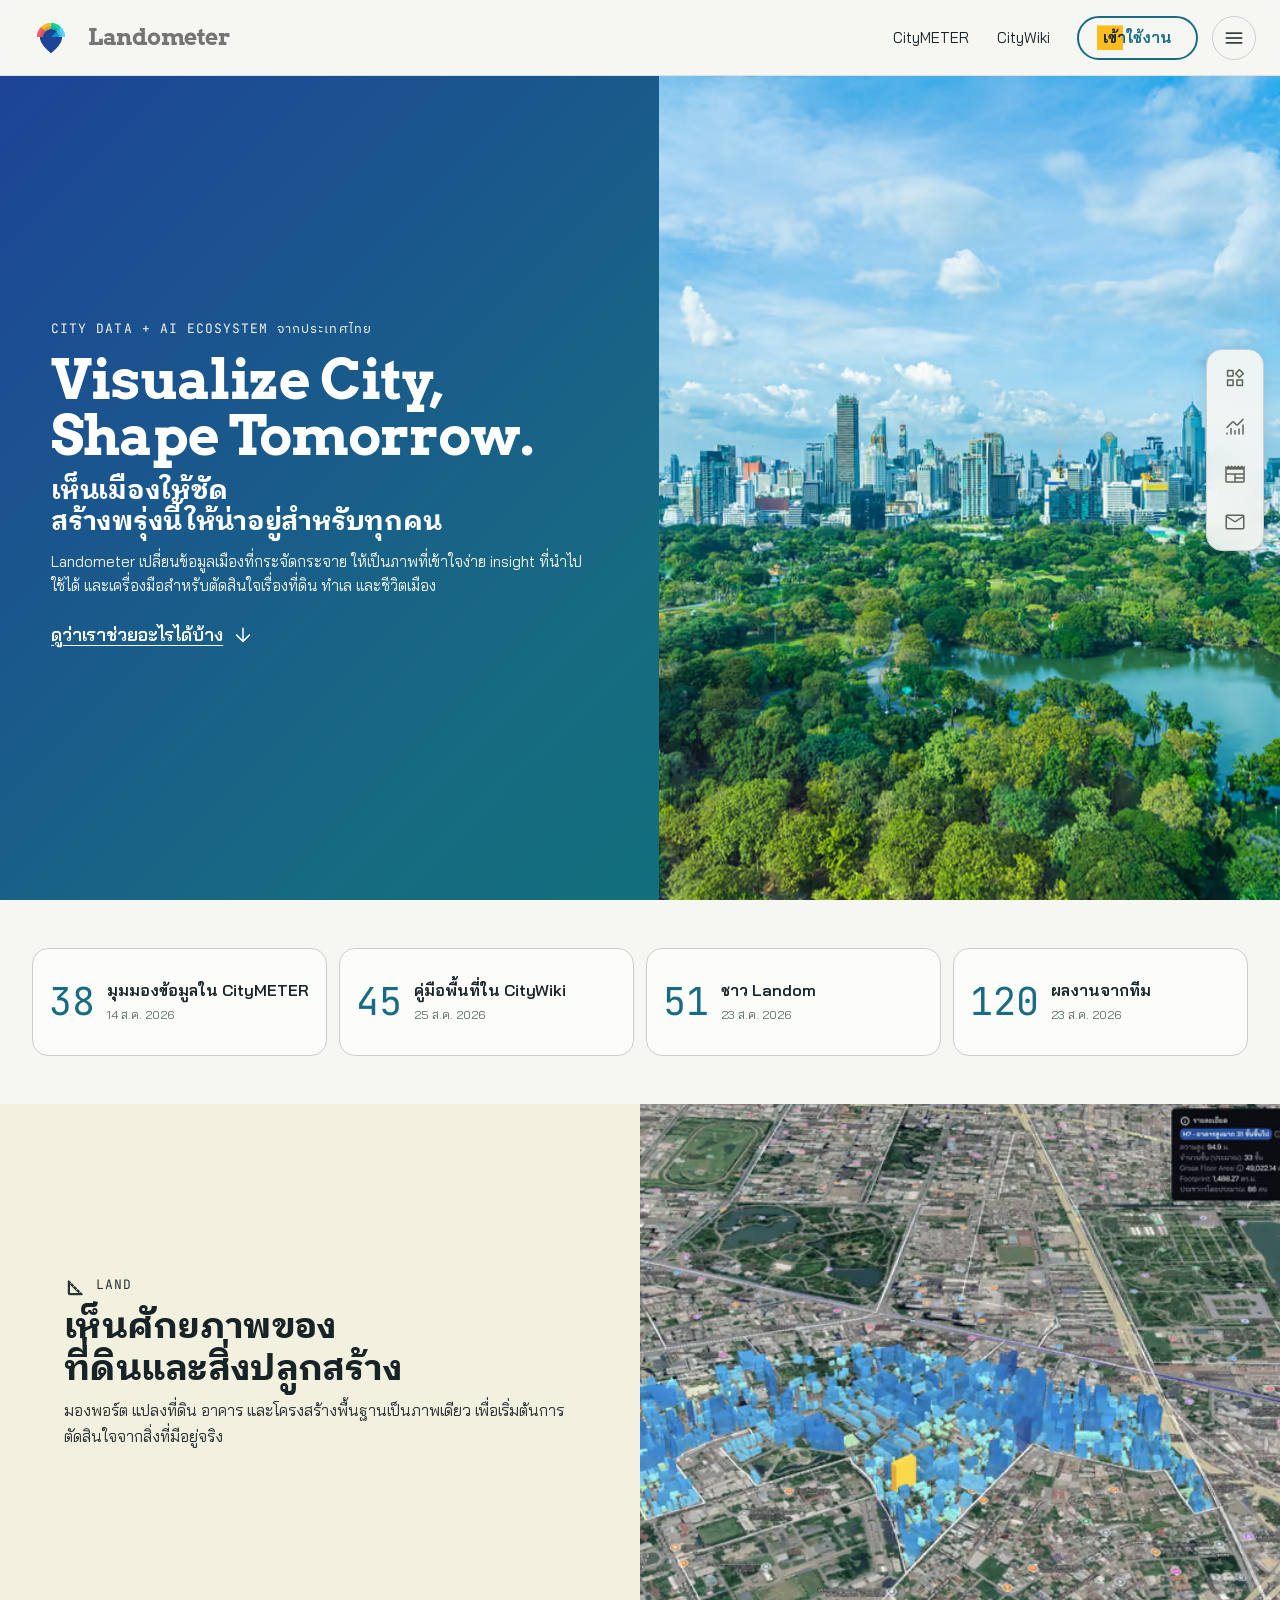
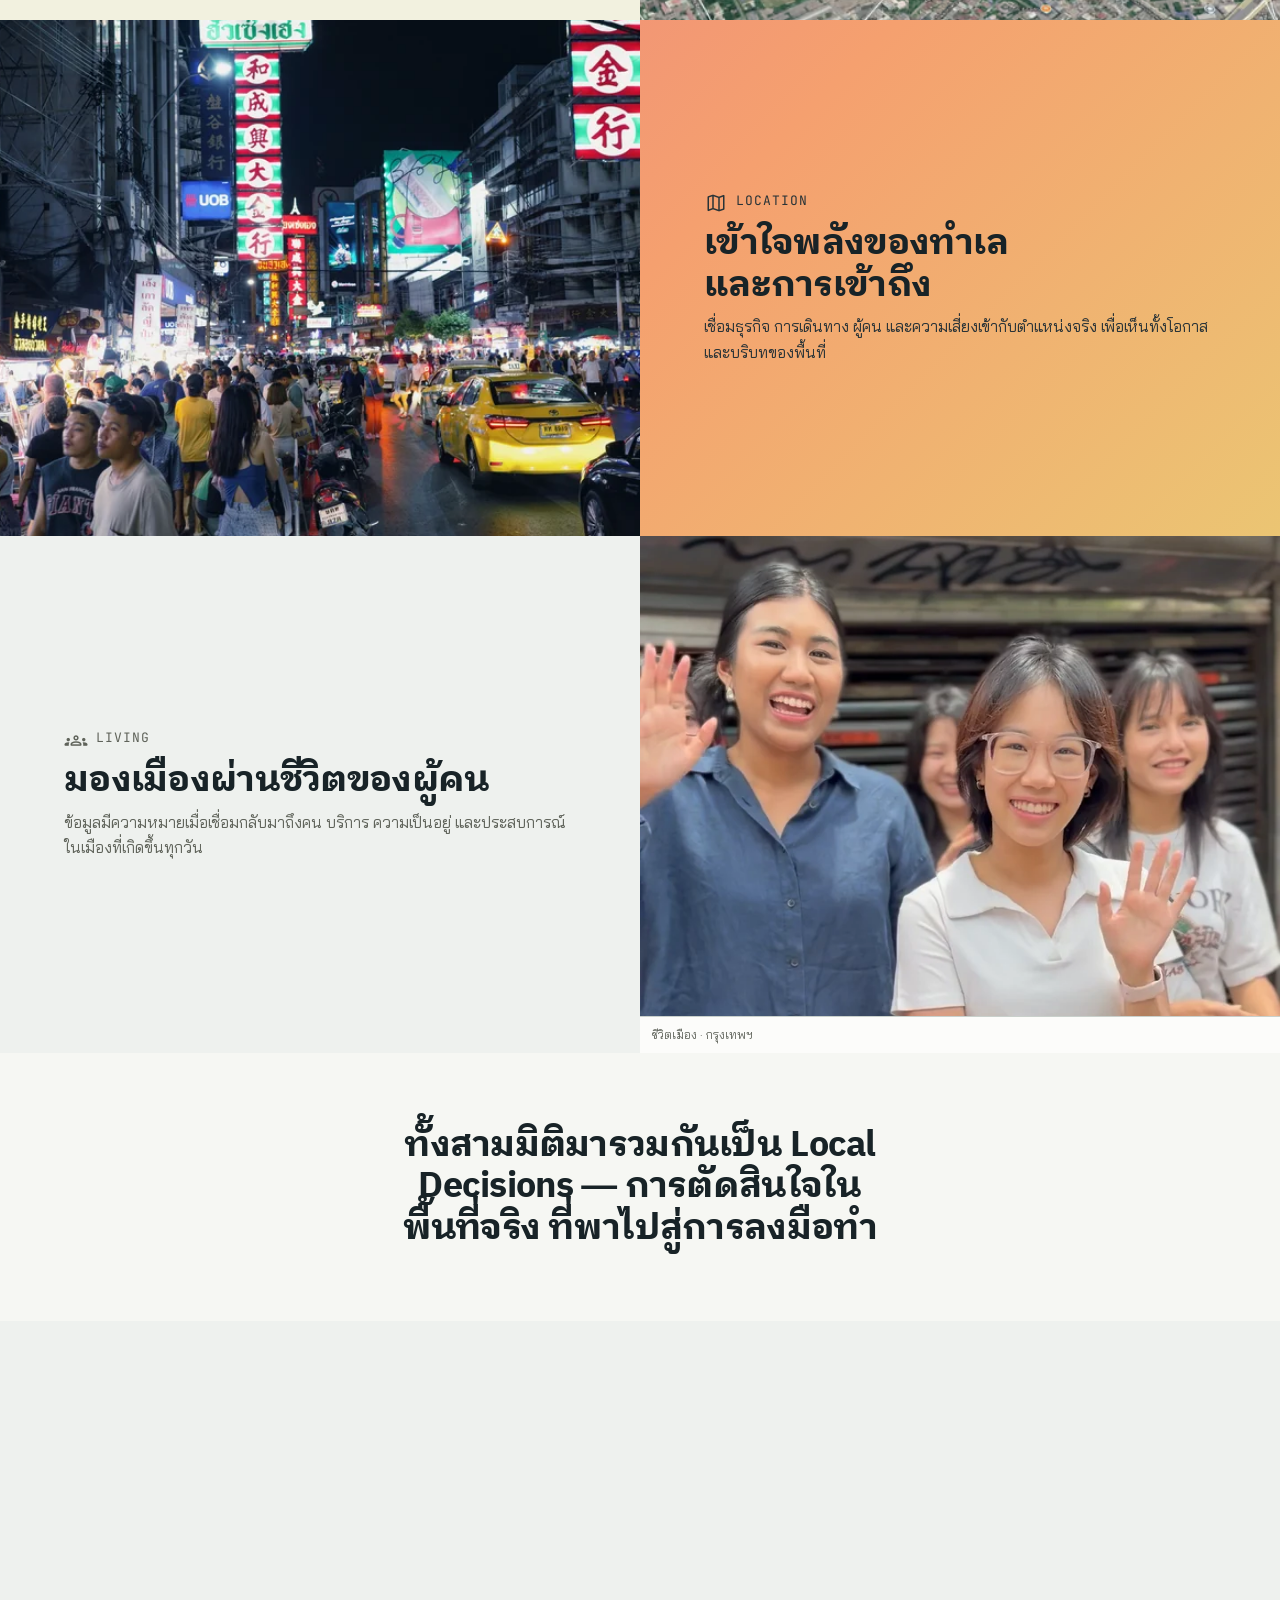
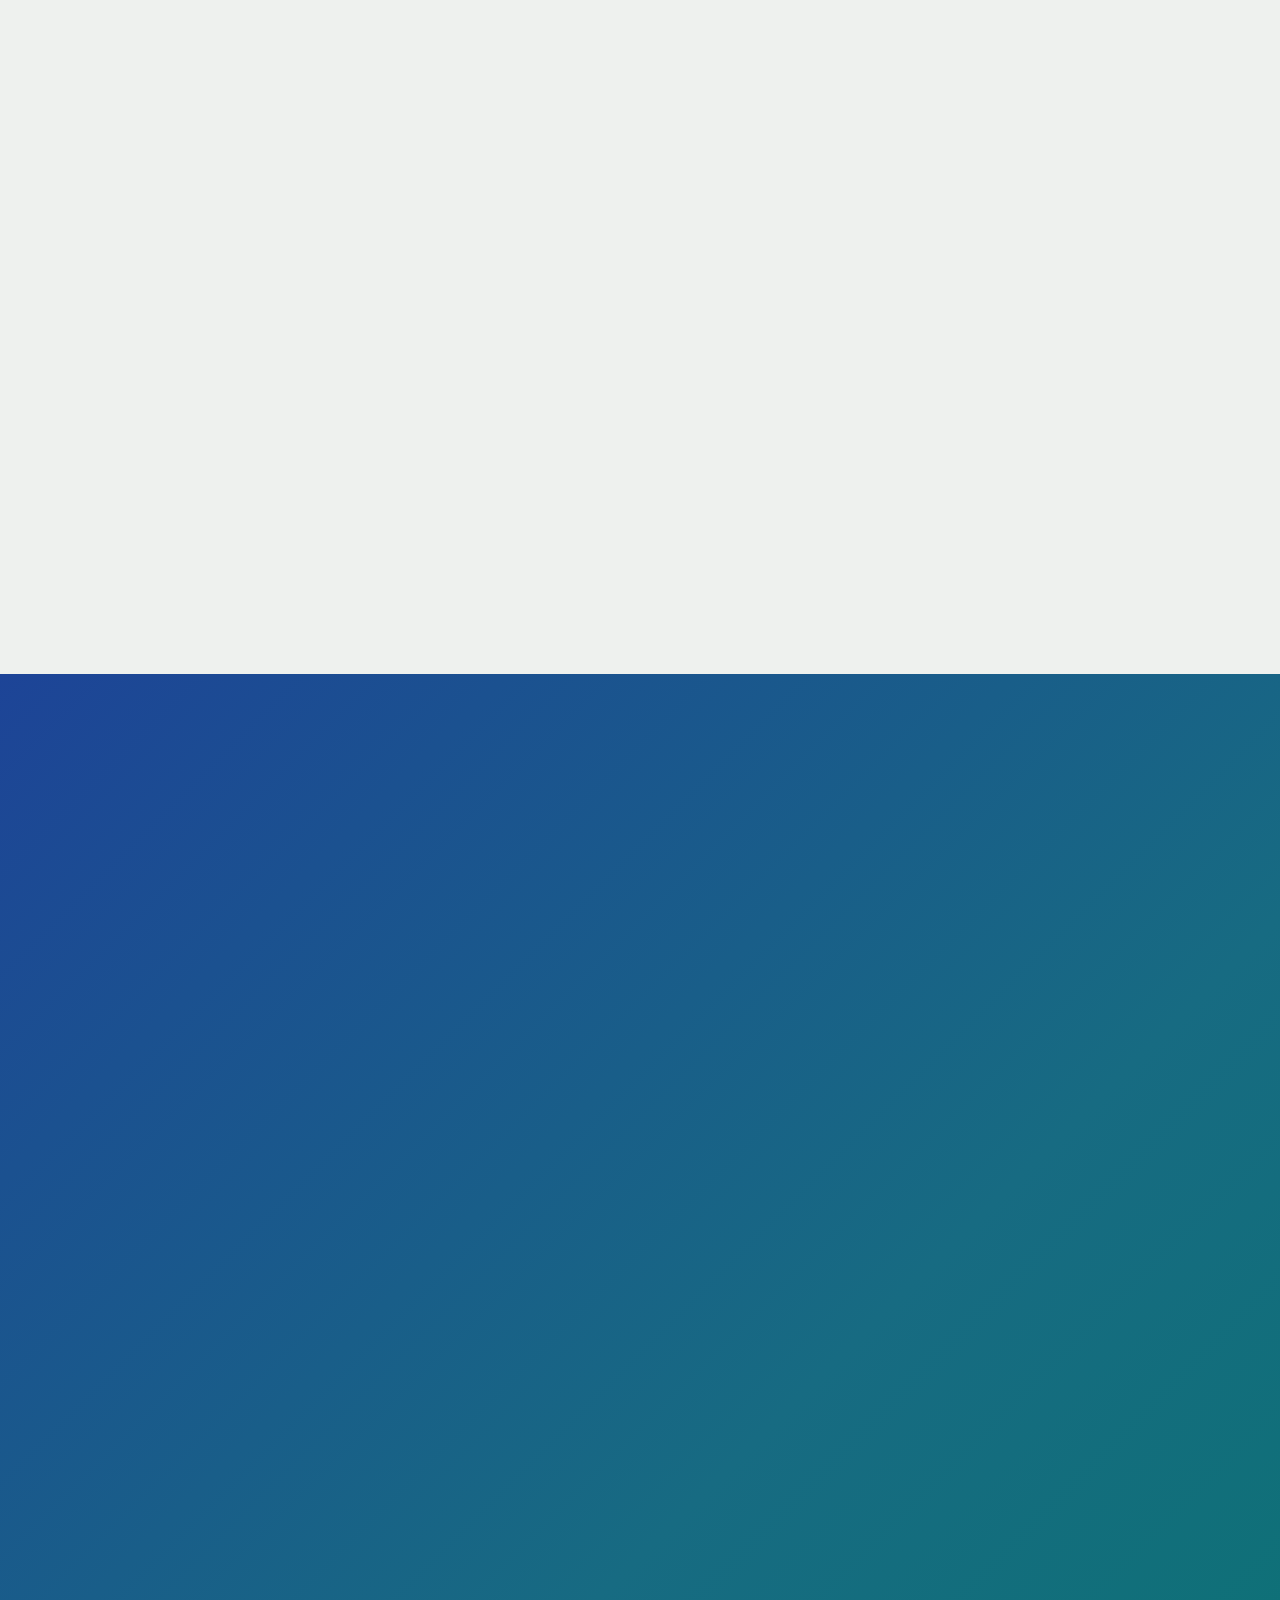
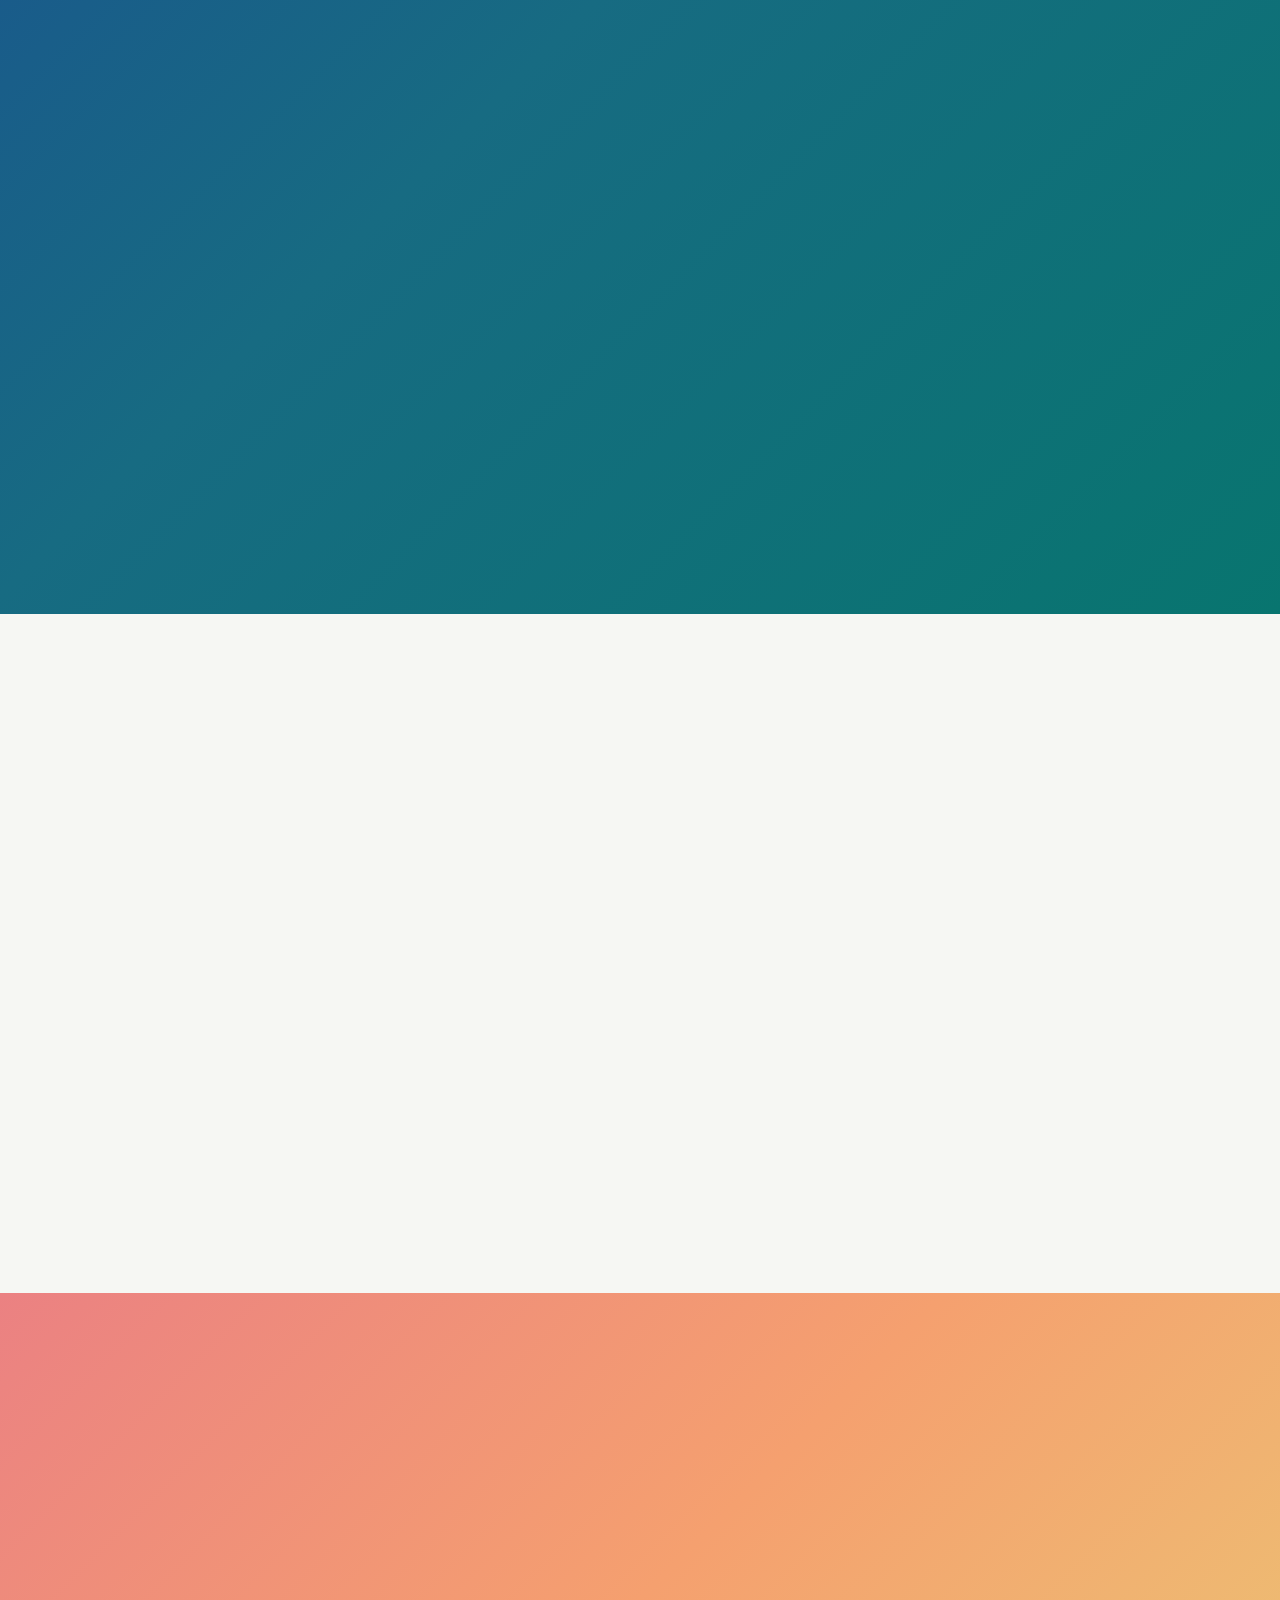
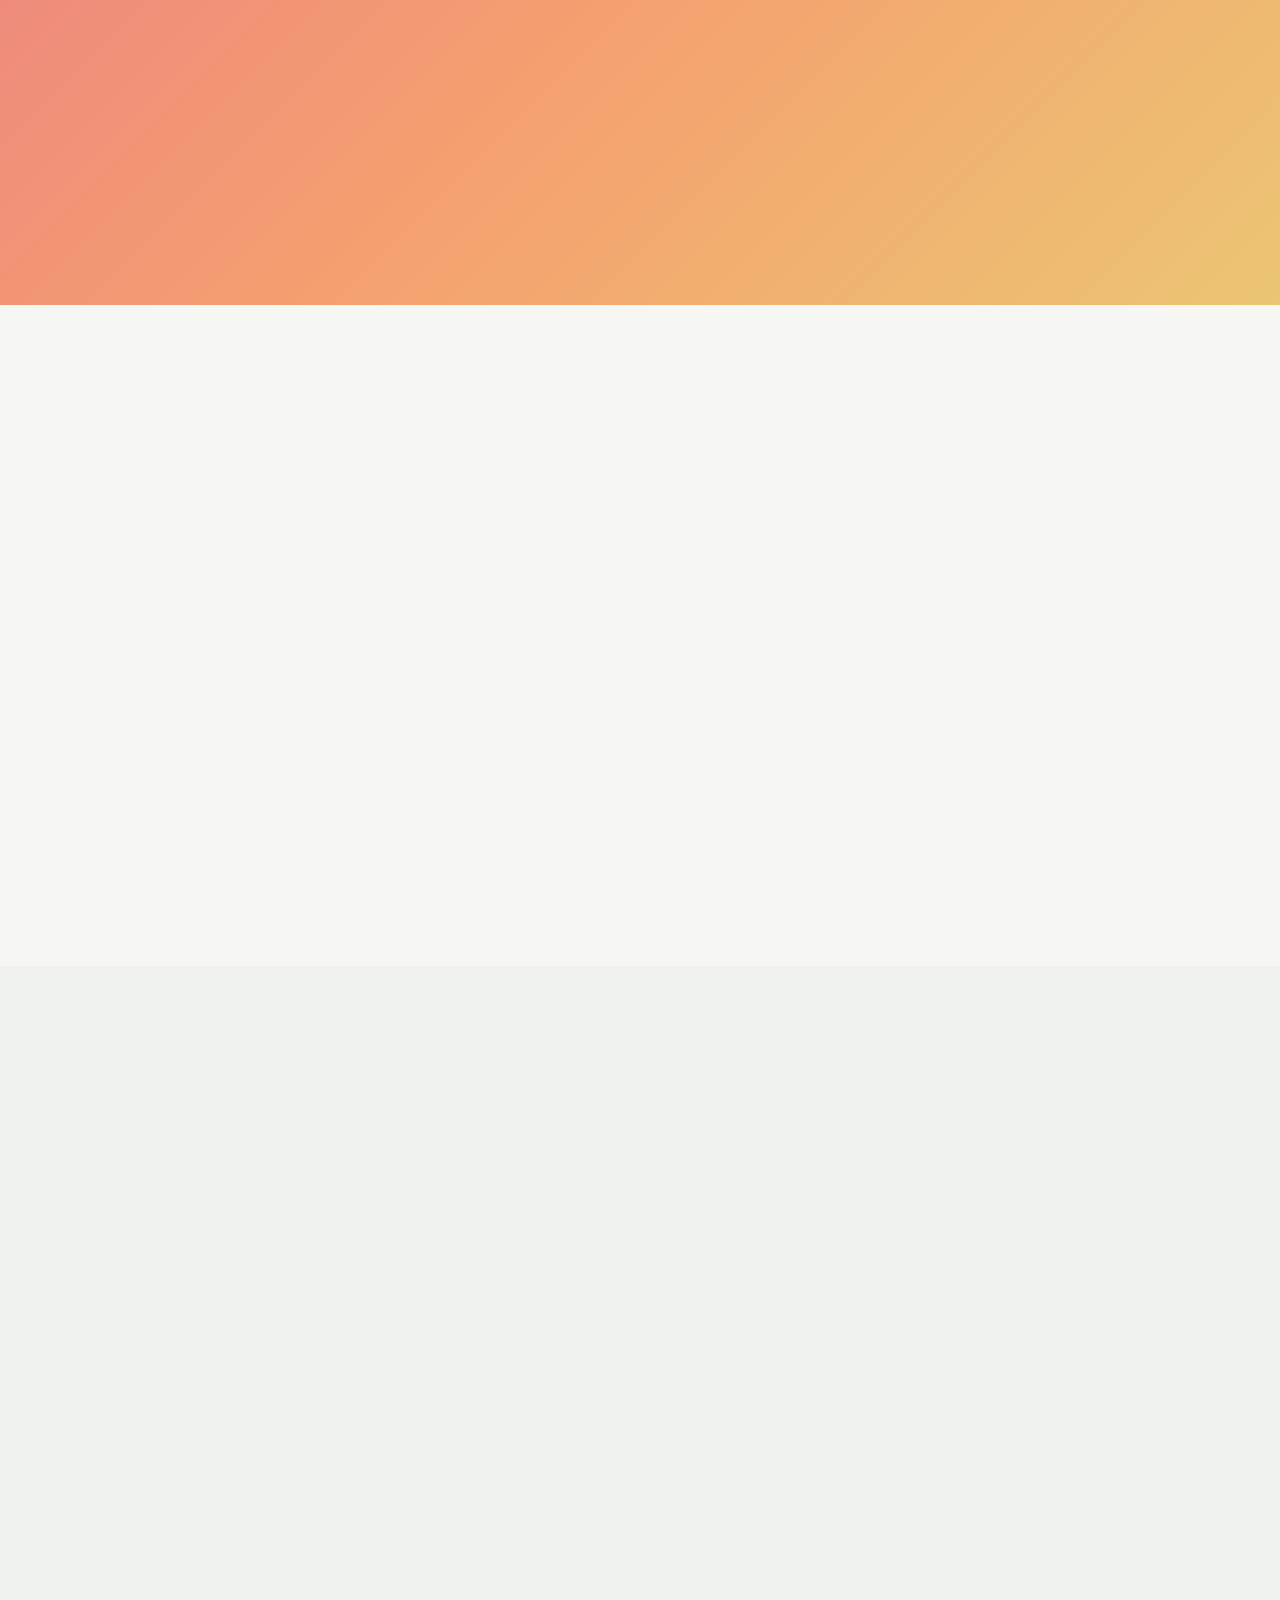
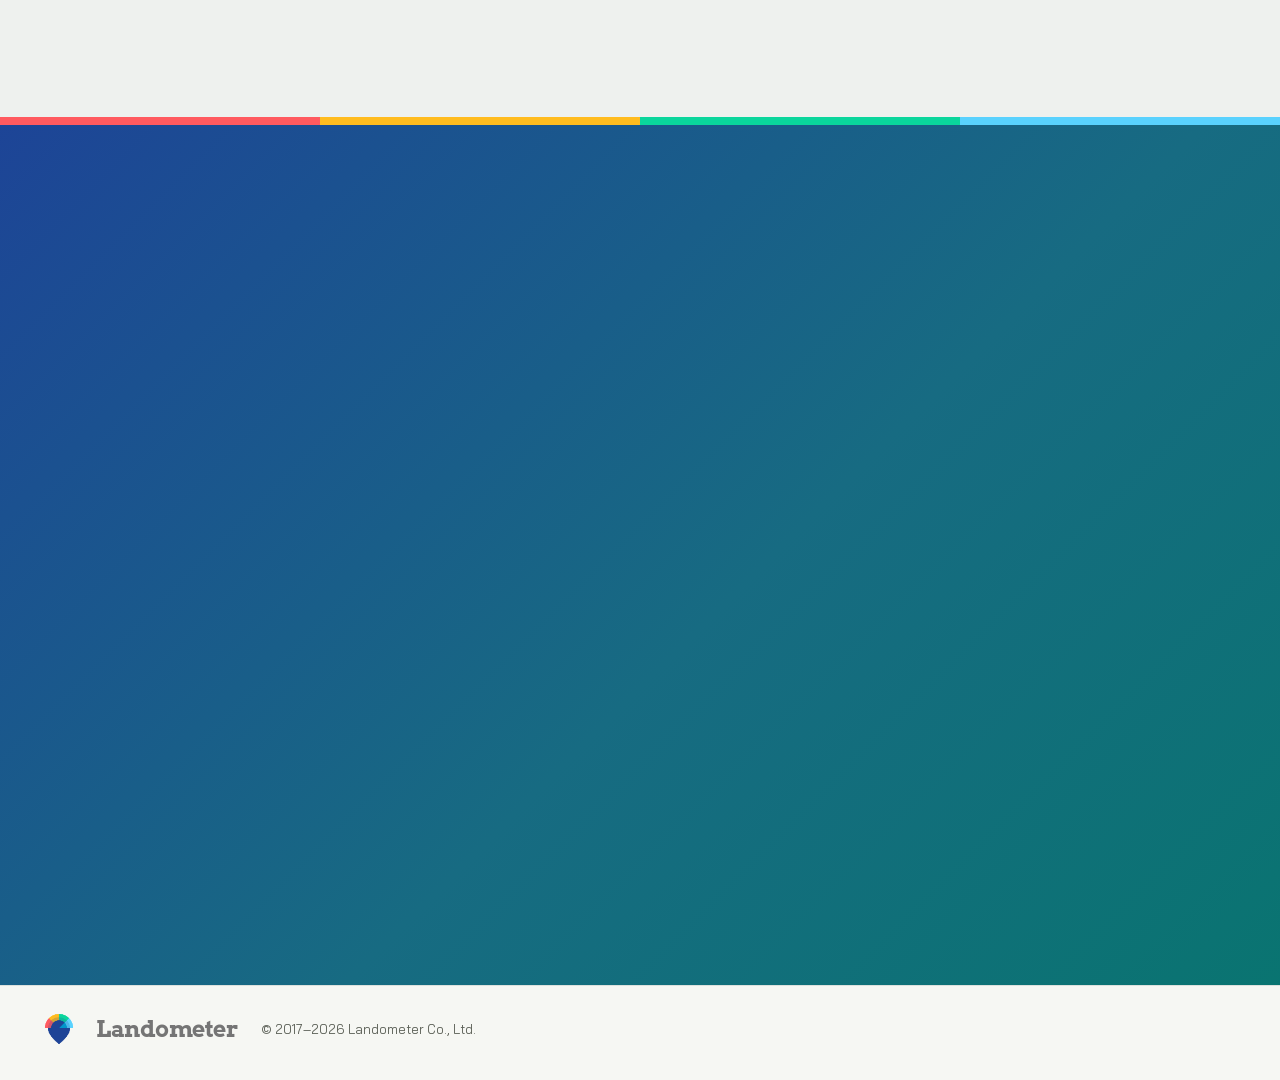
==== commit f384da3b: "Restore approved Thai hero typography" ====
--- a/index.html
+++ b/index.html
@@ -22,8 +22,8 @@
 <meta name="robots" content="index,follow,max-image-preview:large">
 <meta name="landometer:ds-version" content="0.9.0">
 <meta name="landometer:color-set" content="color-srgb-05">
-<meta name="landometer:artifact-build" content="ui-20260831-01">
-<meta name="landometer:release-receipt" content="rebuild02-ui-20260831-01">
+<meta name="landometer:artifact-build" content="ui-20260901-01">
+<meta name="landometer:release-receipt" content="rebuild02-ui-20260901-01">
 <meta name="theme-color" media="(prefers-color-scheme: light)" content="#F6F7F3">
 <meta name="theme-color" media="(prefers-color-scheme: dark)" content="#11191D">
 <link rel="icon" type="image/png" href="assets/identity/landometer-symbol-color-rebuild02-r6.png">
@@ -37,7 +37,7 @@
 <meta property="og:title" content="ข้อมูลเมืองและ Location Intelligence — Landometer">
 <meta property="og:description" content="สำรวจผลิตภัณฑ์และบริการของ Landometer สำหรับการตัดสินใจเรื่องที่ดิน ทำเล และชีวิตเมือง">
 <meta property="og:url" content="https://montri-th.github.io/rebuild02/Landometer-Home-TH.dc.html">
-<meta property="og:updated_time" content="2026-08-31">
+<meta property="og:updated_time" content="2026-09-01">
 <meta property="og:locale" content="th_TH">
 <meta property="og:locale:alternate" content="en_US">
 <meta property="og:image" content="https://montri-th.github.io/rebuild02/assets/social/landometer-rebuild02-og-1200x630.jpg">
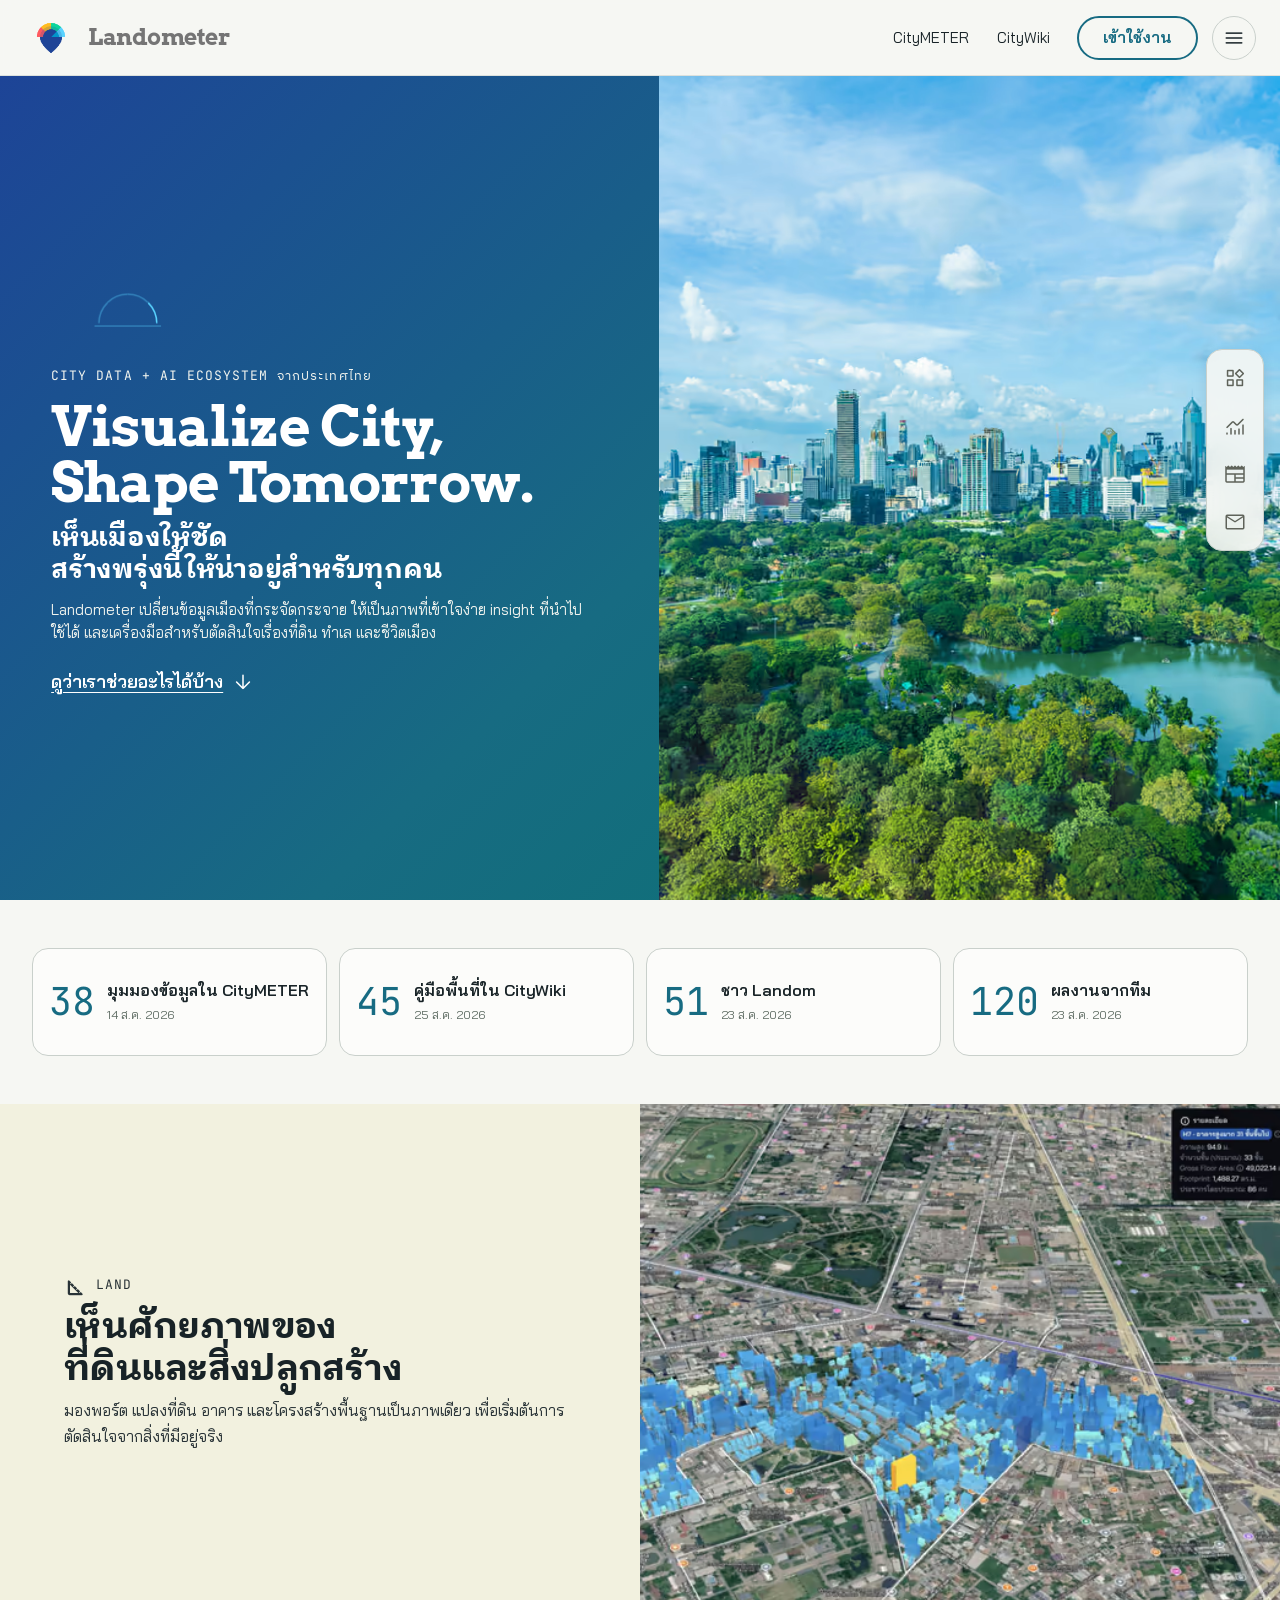
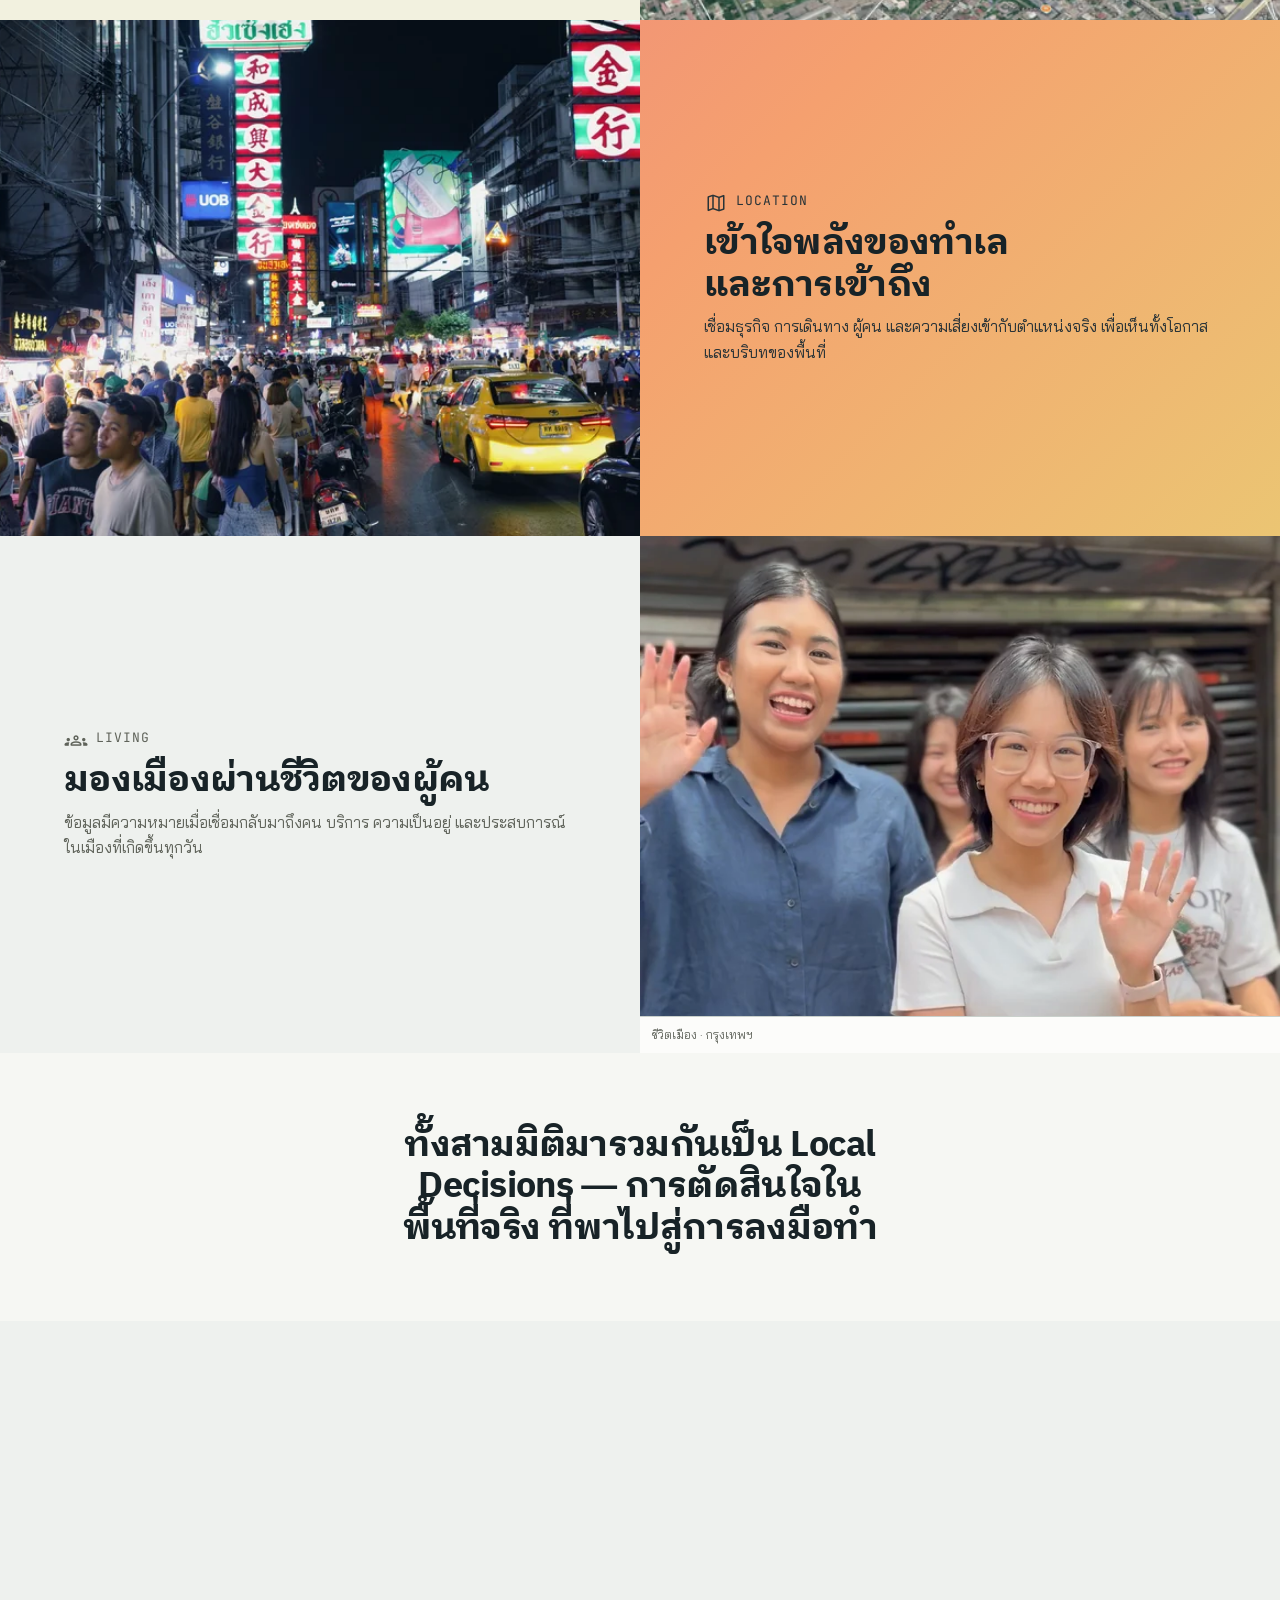
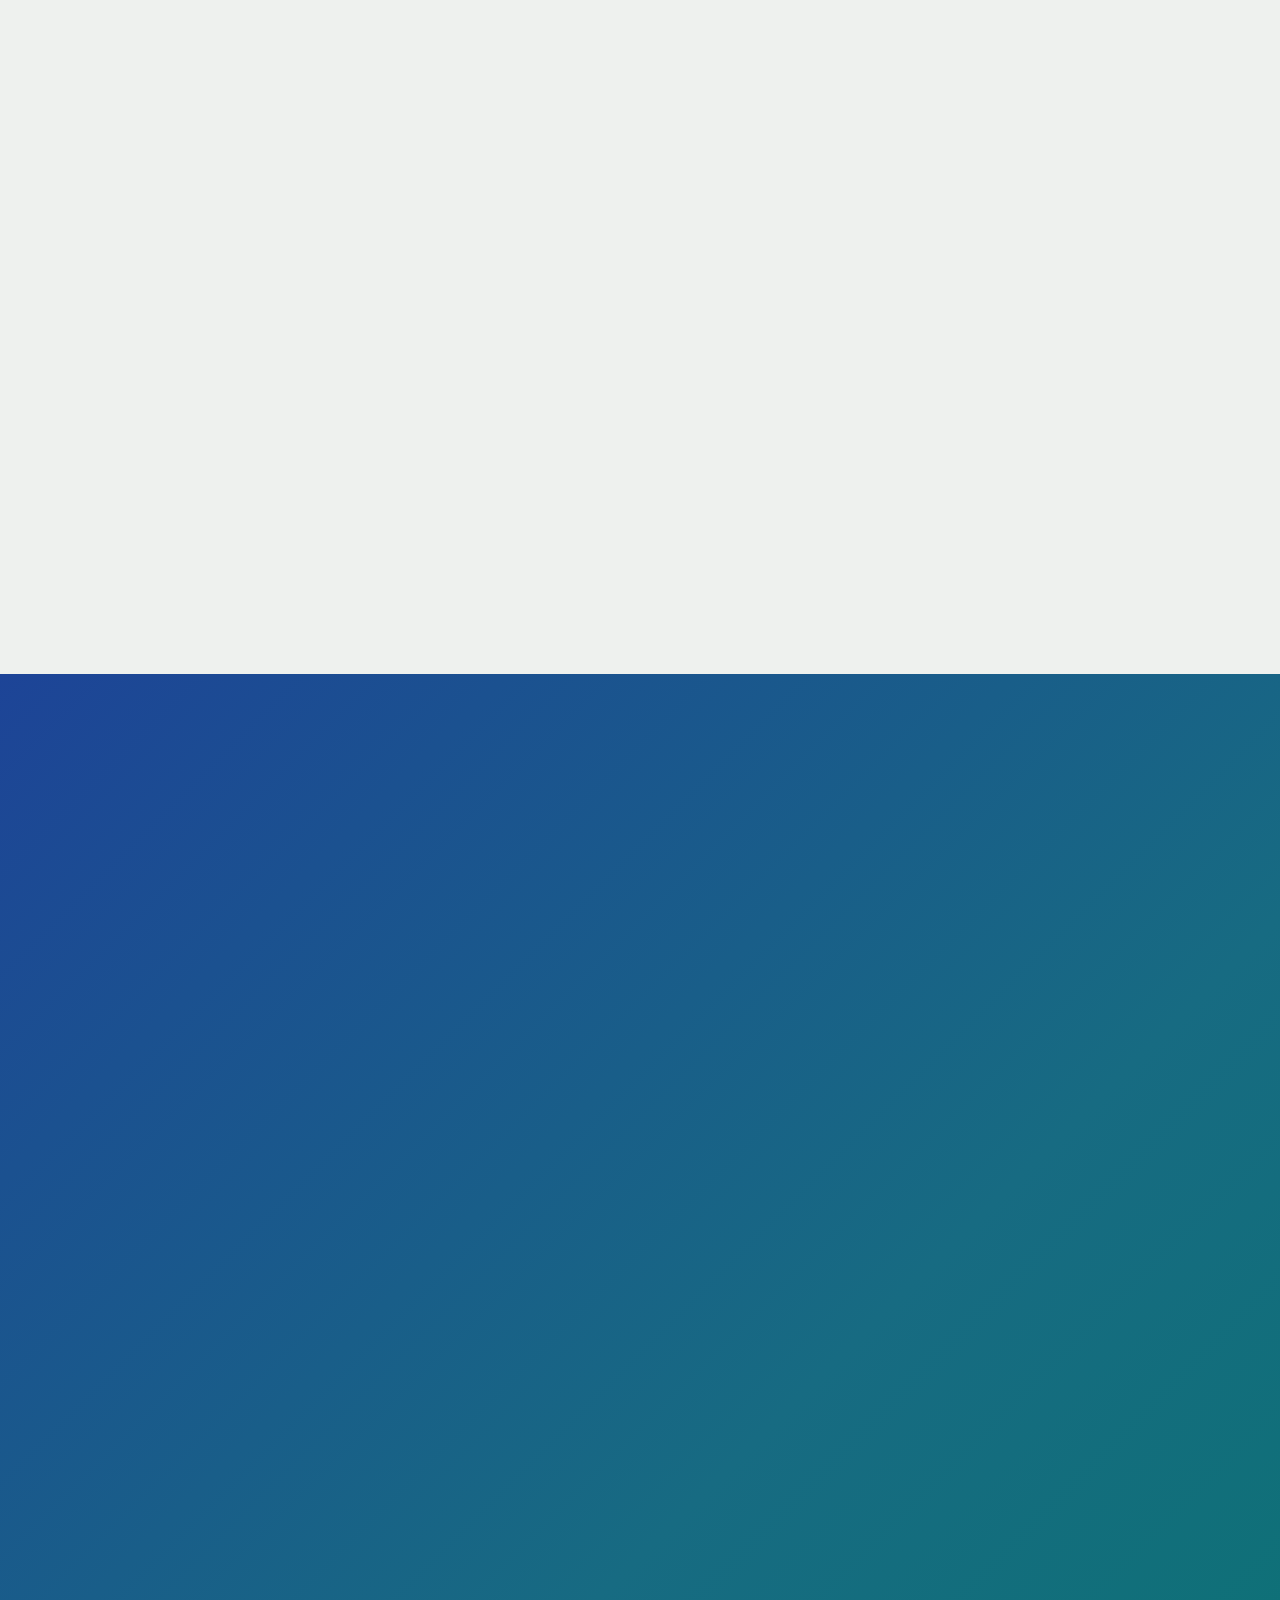
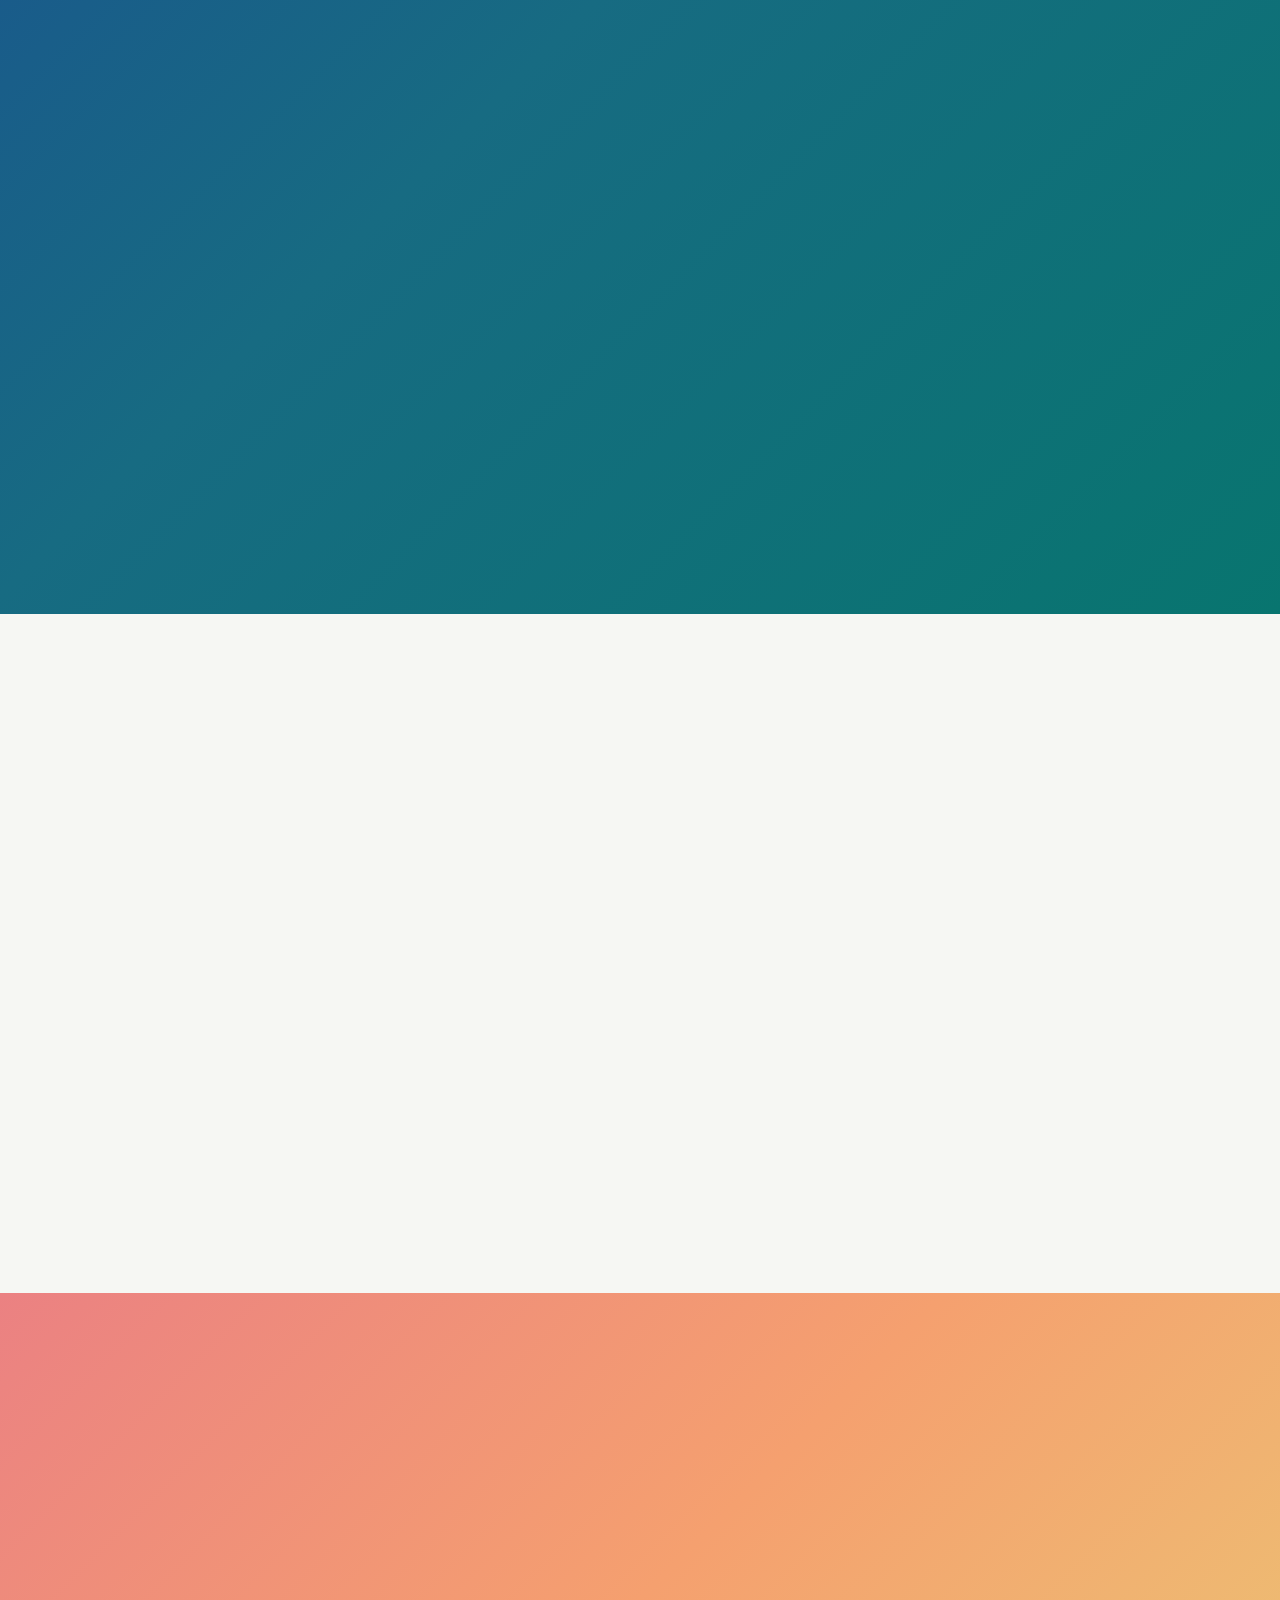
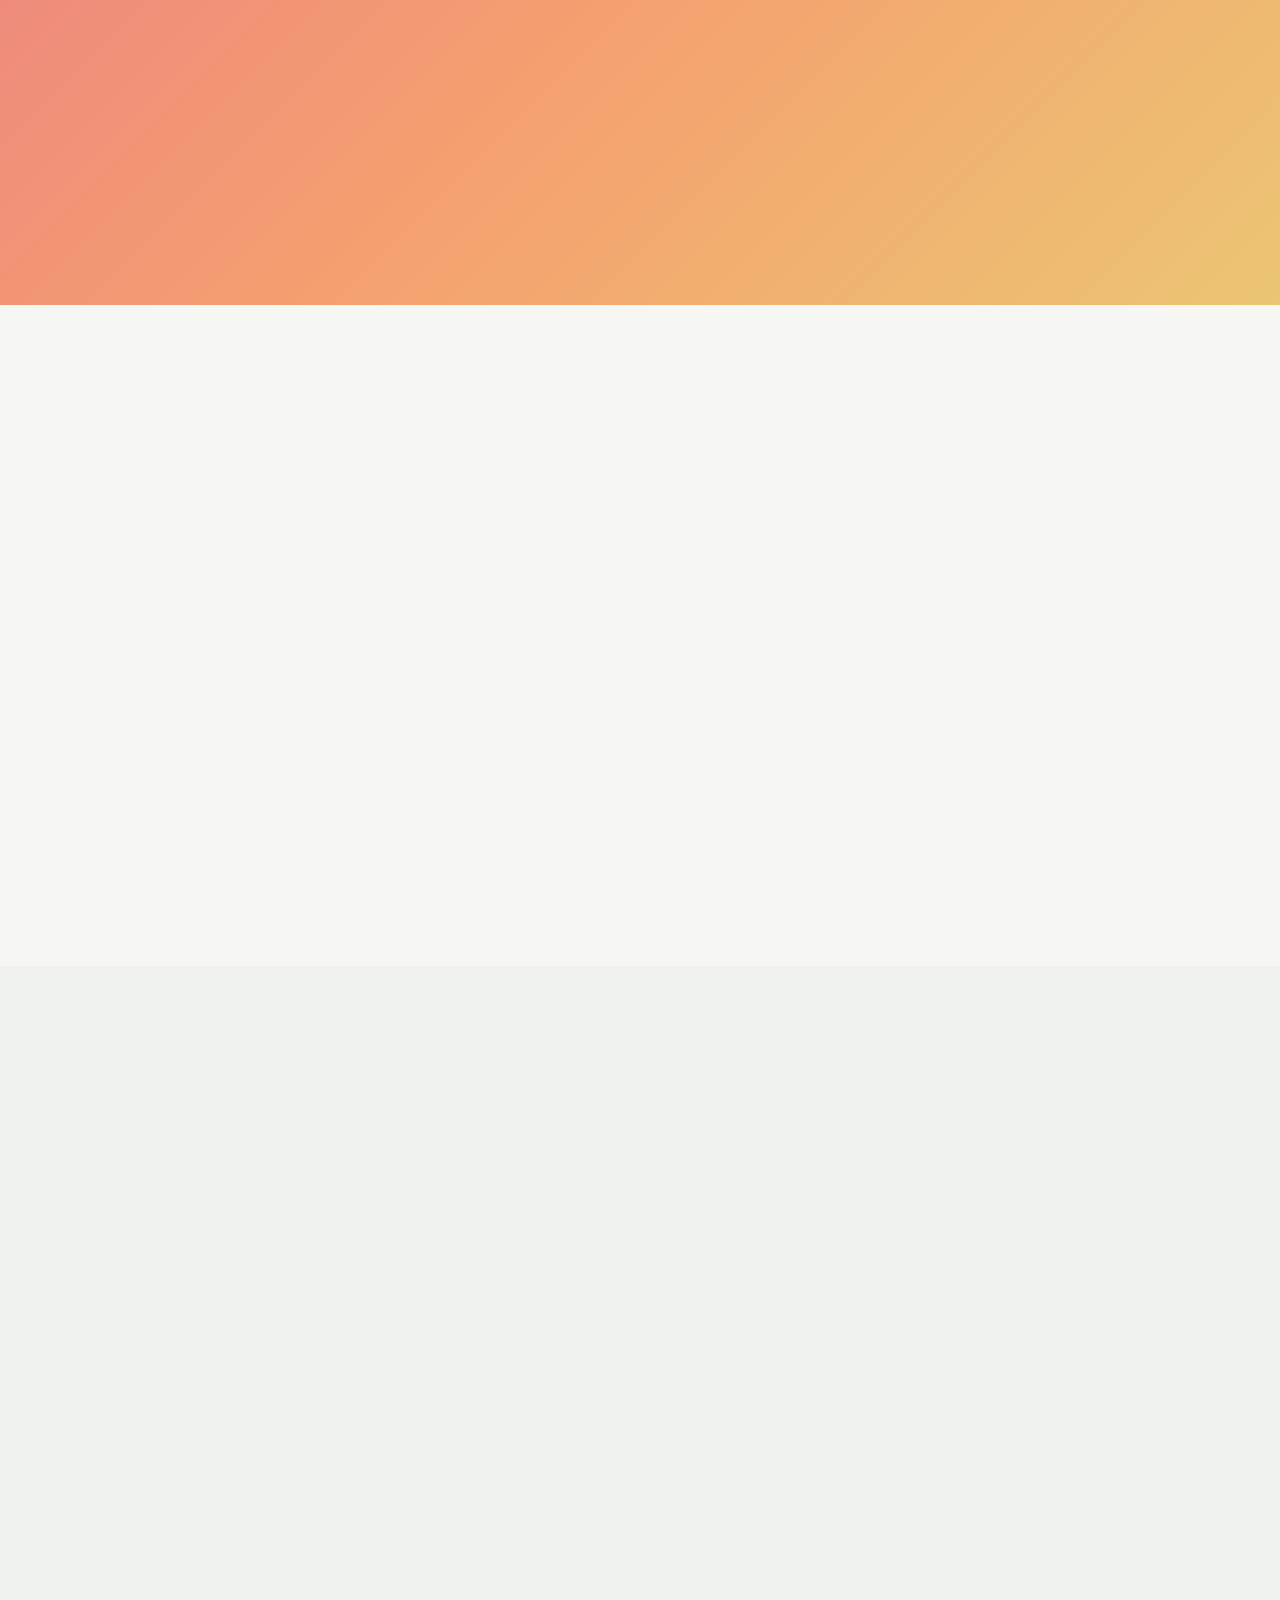
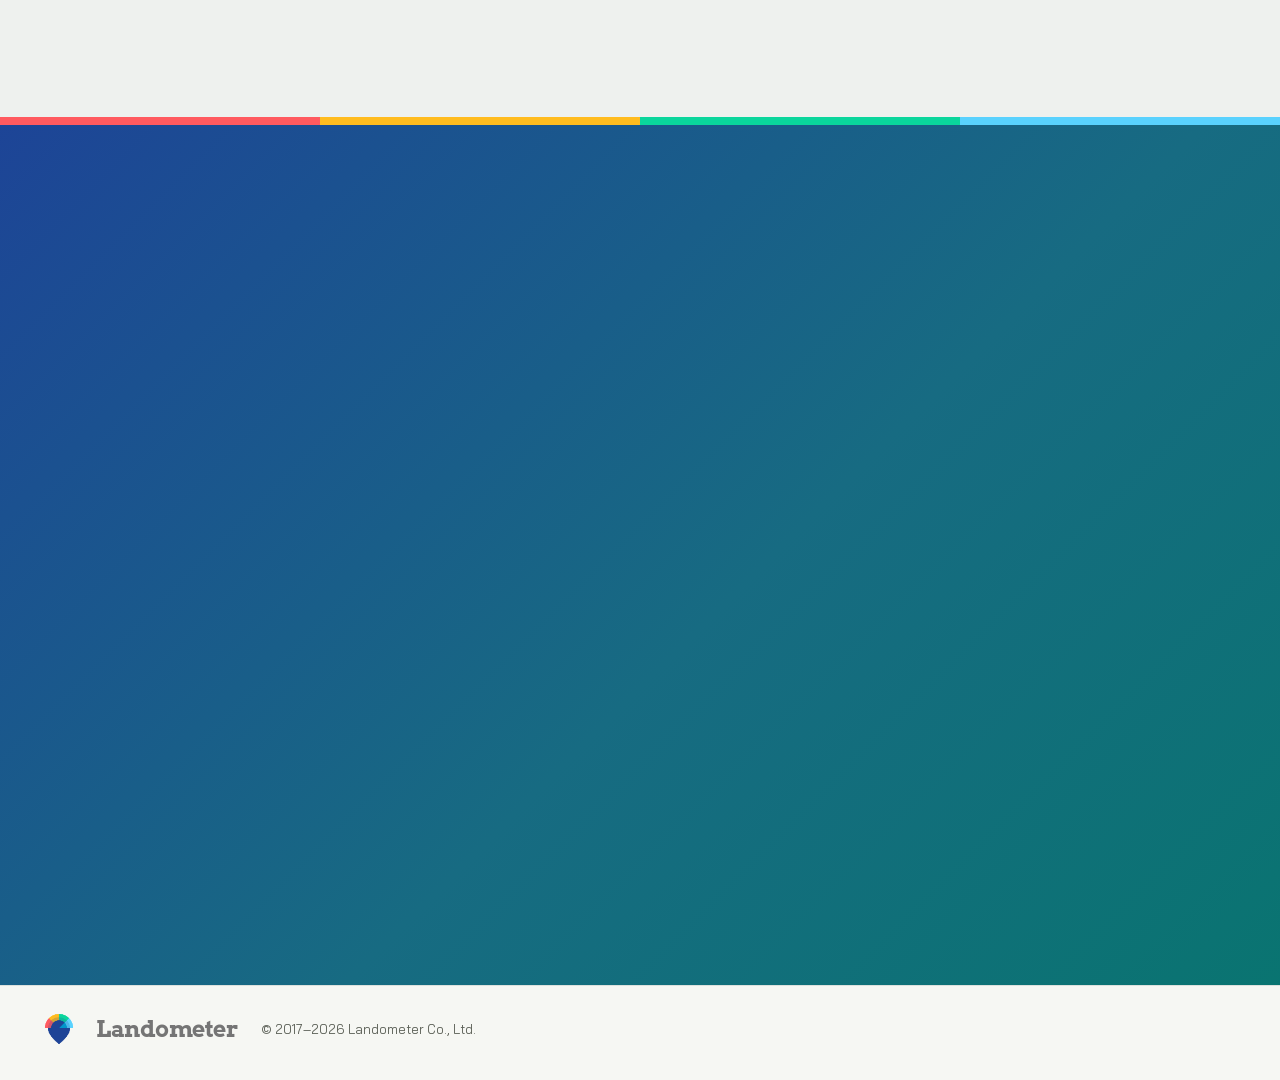
==== commit f38f33a9: "feat: add governed landing-page motifs" ====
--- a/index.html
+++ b/index.html
@@ -22,8 +22,10 @@
 <meta name="robots" content="index,follow,max-image-preview:large">
 <meta name="landometer:ds-version" content="0.9.0">
 <meta name="landometer:color-set" content="color-srgb-05">
-<meta name="landometer:artifact-build" content="ui-20260901-01">
-<meta name="landometer:release-receipt" content="rebuild02-ui-20260901-01">
+<meta name="landometer:artifact-build" content="ui-20260908-01">
+<meta name="landometer:release-receipt" content="rebuild02-ui-20260908-01">
+<meta name="landometer:motif-release" content="1.2.1">
+<meta name="citychat:motif-release" content="1.0.1-owner-approved-20260908">
 <meta name="theme-color" media="(prefers-color-scheme: light)" content="#F6F7F3">
 <meta name="theme-color" media="(prefers-color-scheme: dark)" content="#11191D">
 <link rel="icon" type="image/png" href="assets/identity/landometer-symbol-color-rebuild02-r6.png">
@@ -37,7 +39,7 @@
 <meta property="og:title" content="ข้อมูลเมืองและ Location Intelligence — Landometer">
 <meta property="og:description" content="สำรวจผลิตภัณฑ์และบริการของ Landometer สำหรับการตัดสินใจเรื่องที่ดิน ทำเล และชีวิตเมือง">
 <meta property="og:url" content="https://montri-th.github.io/rebuild02/Landometer-Home-TH.dc.html">
-<meta property="og:updated_time" content="2026-09-01">
+<meta property="og:updated_time" content="2026-09-08">
 <meta property="og:locale" content="th_TH">
 <meta property="og:locale:alternate" content="en_US">
 <meta property="og:image" content="https://montri-th.github.io/rebuild02/assets/social/landometer-rebuild02-og-1200x630.jpg">
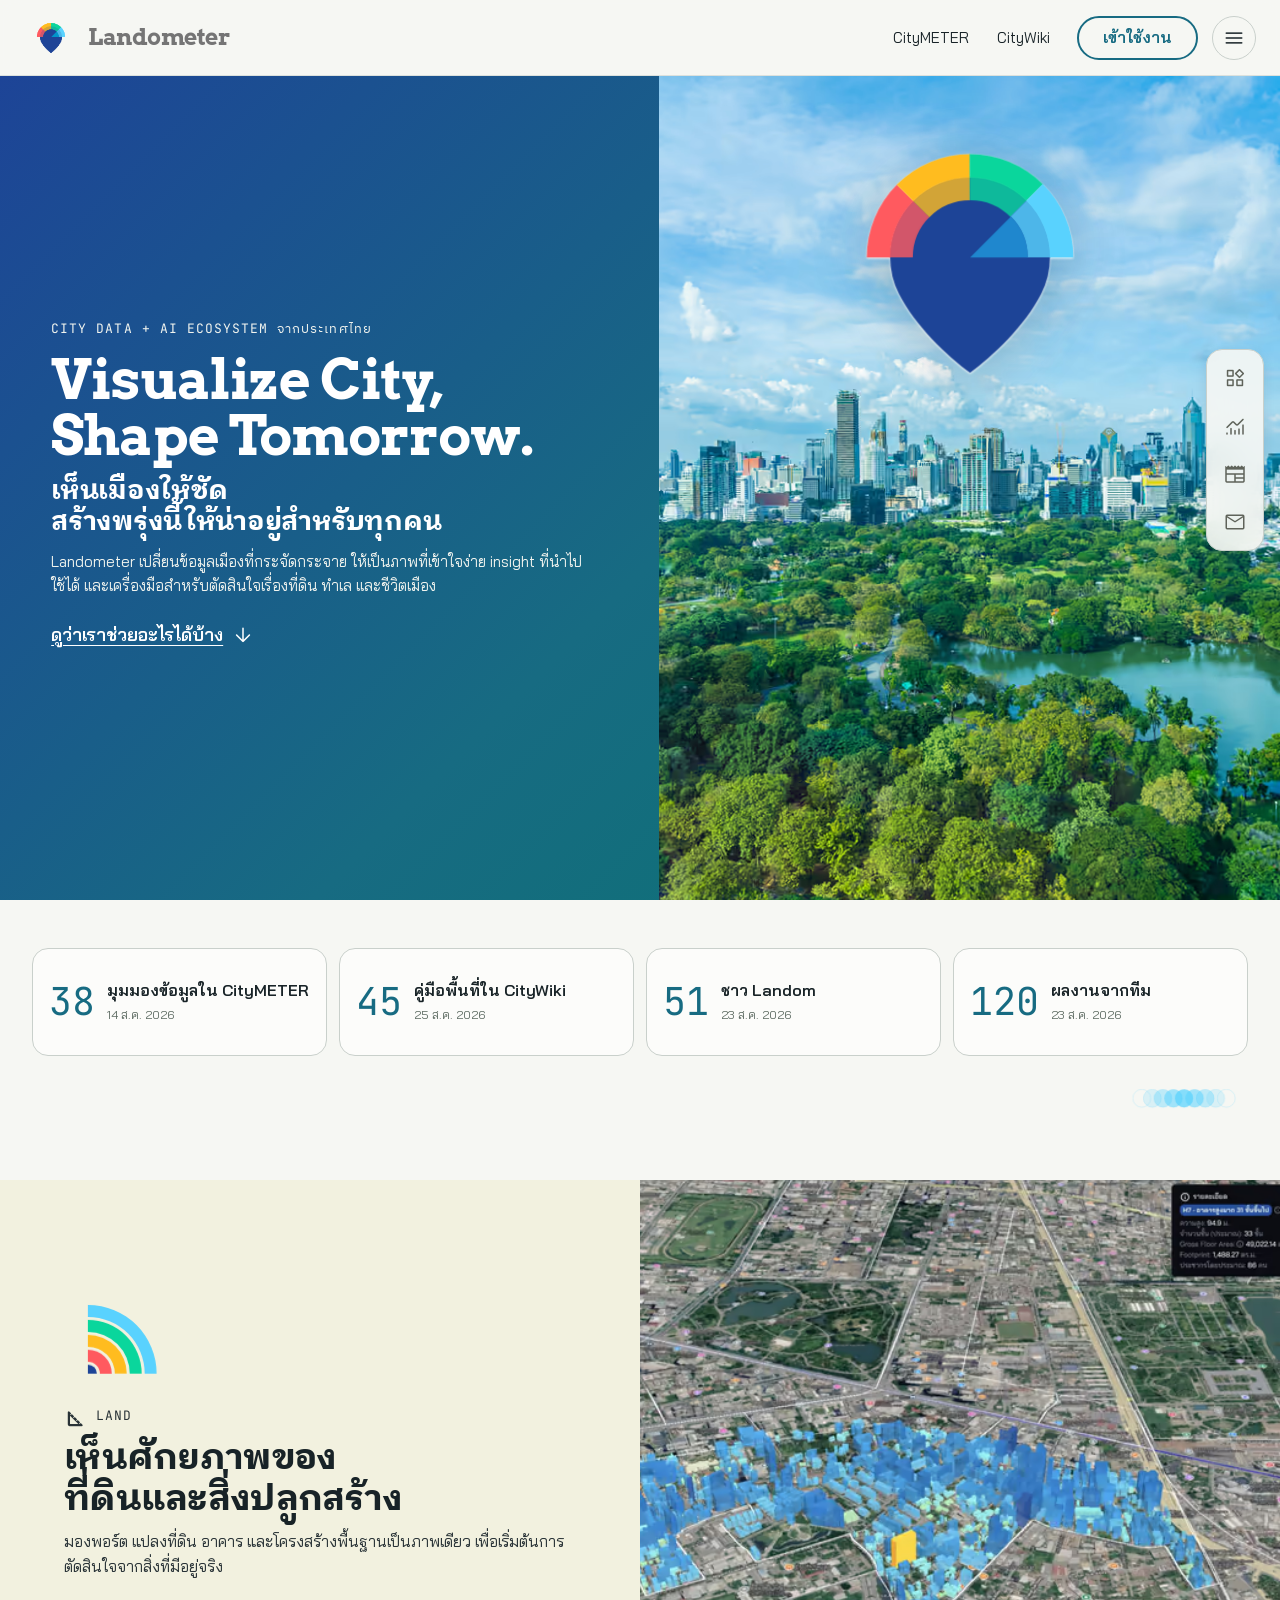
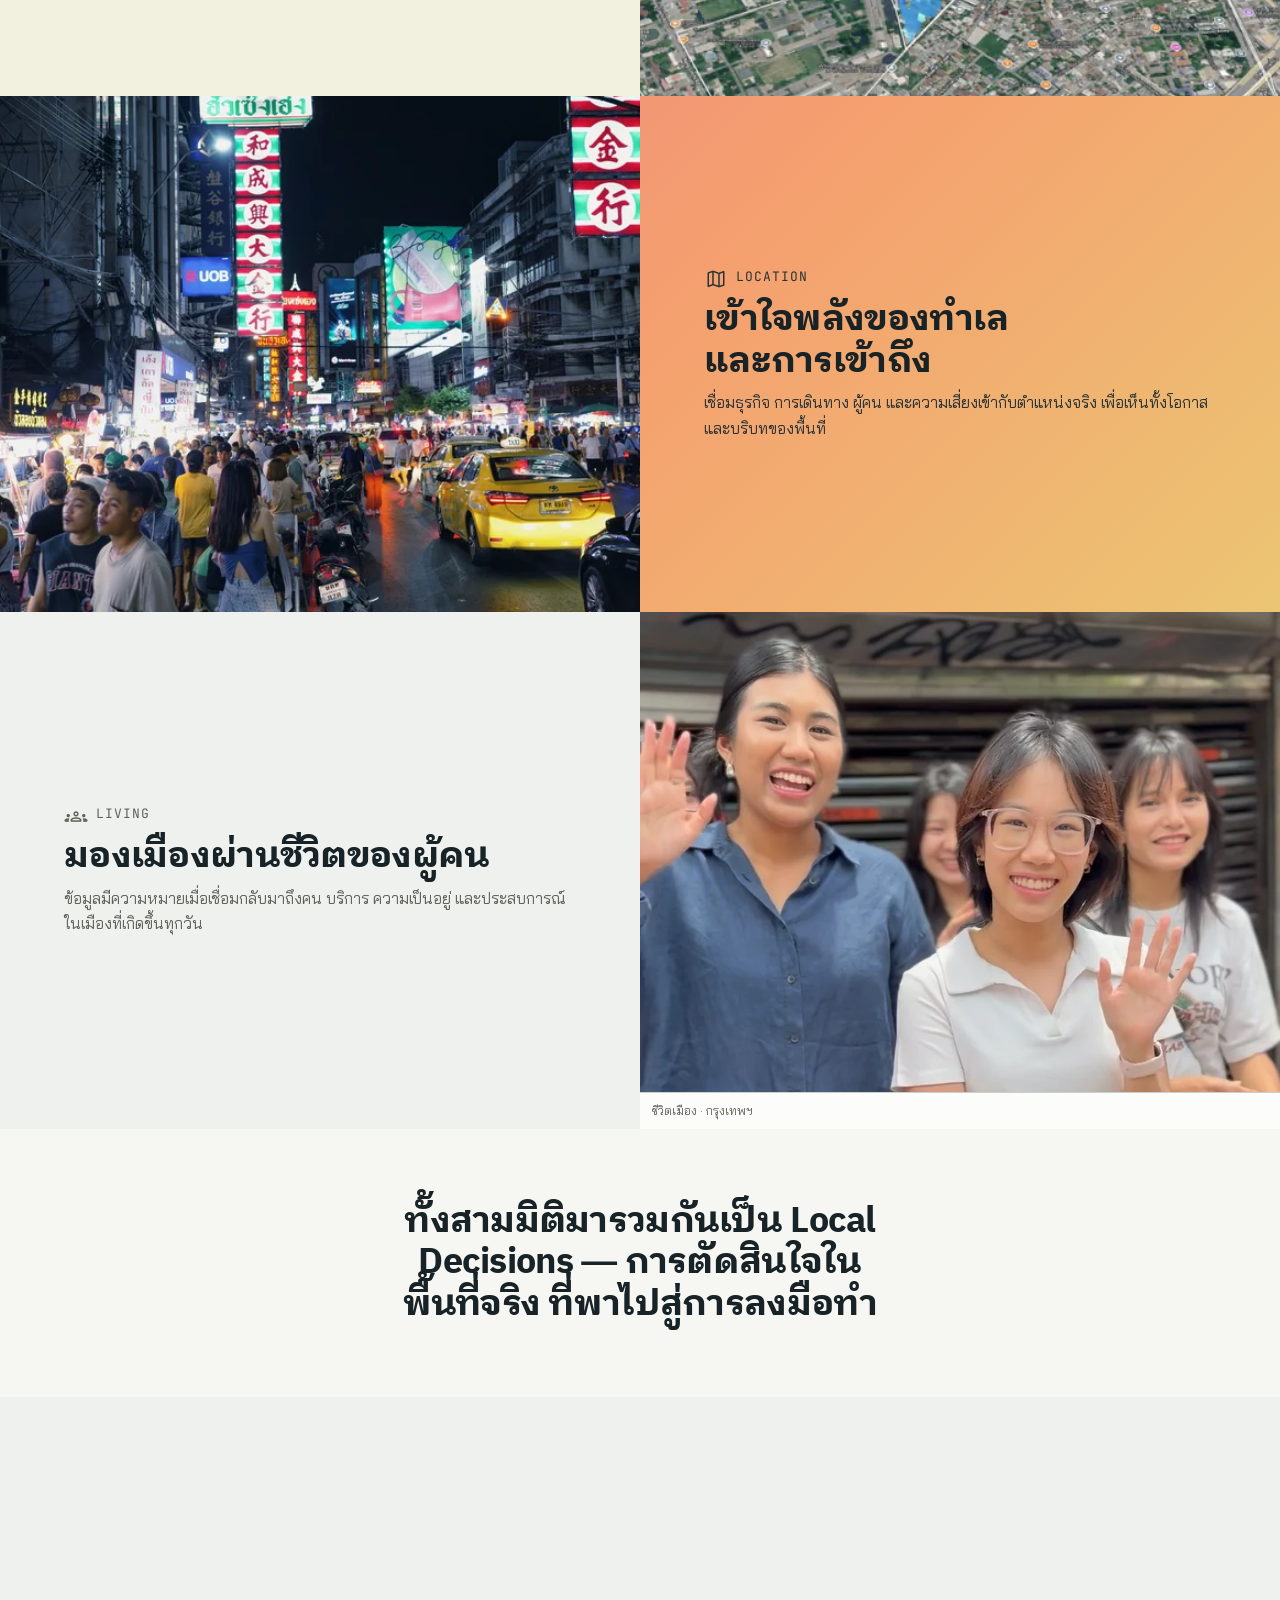
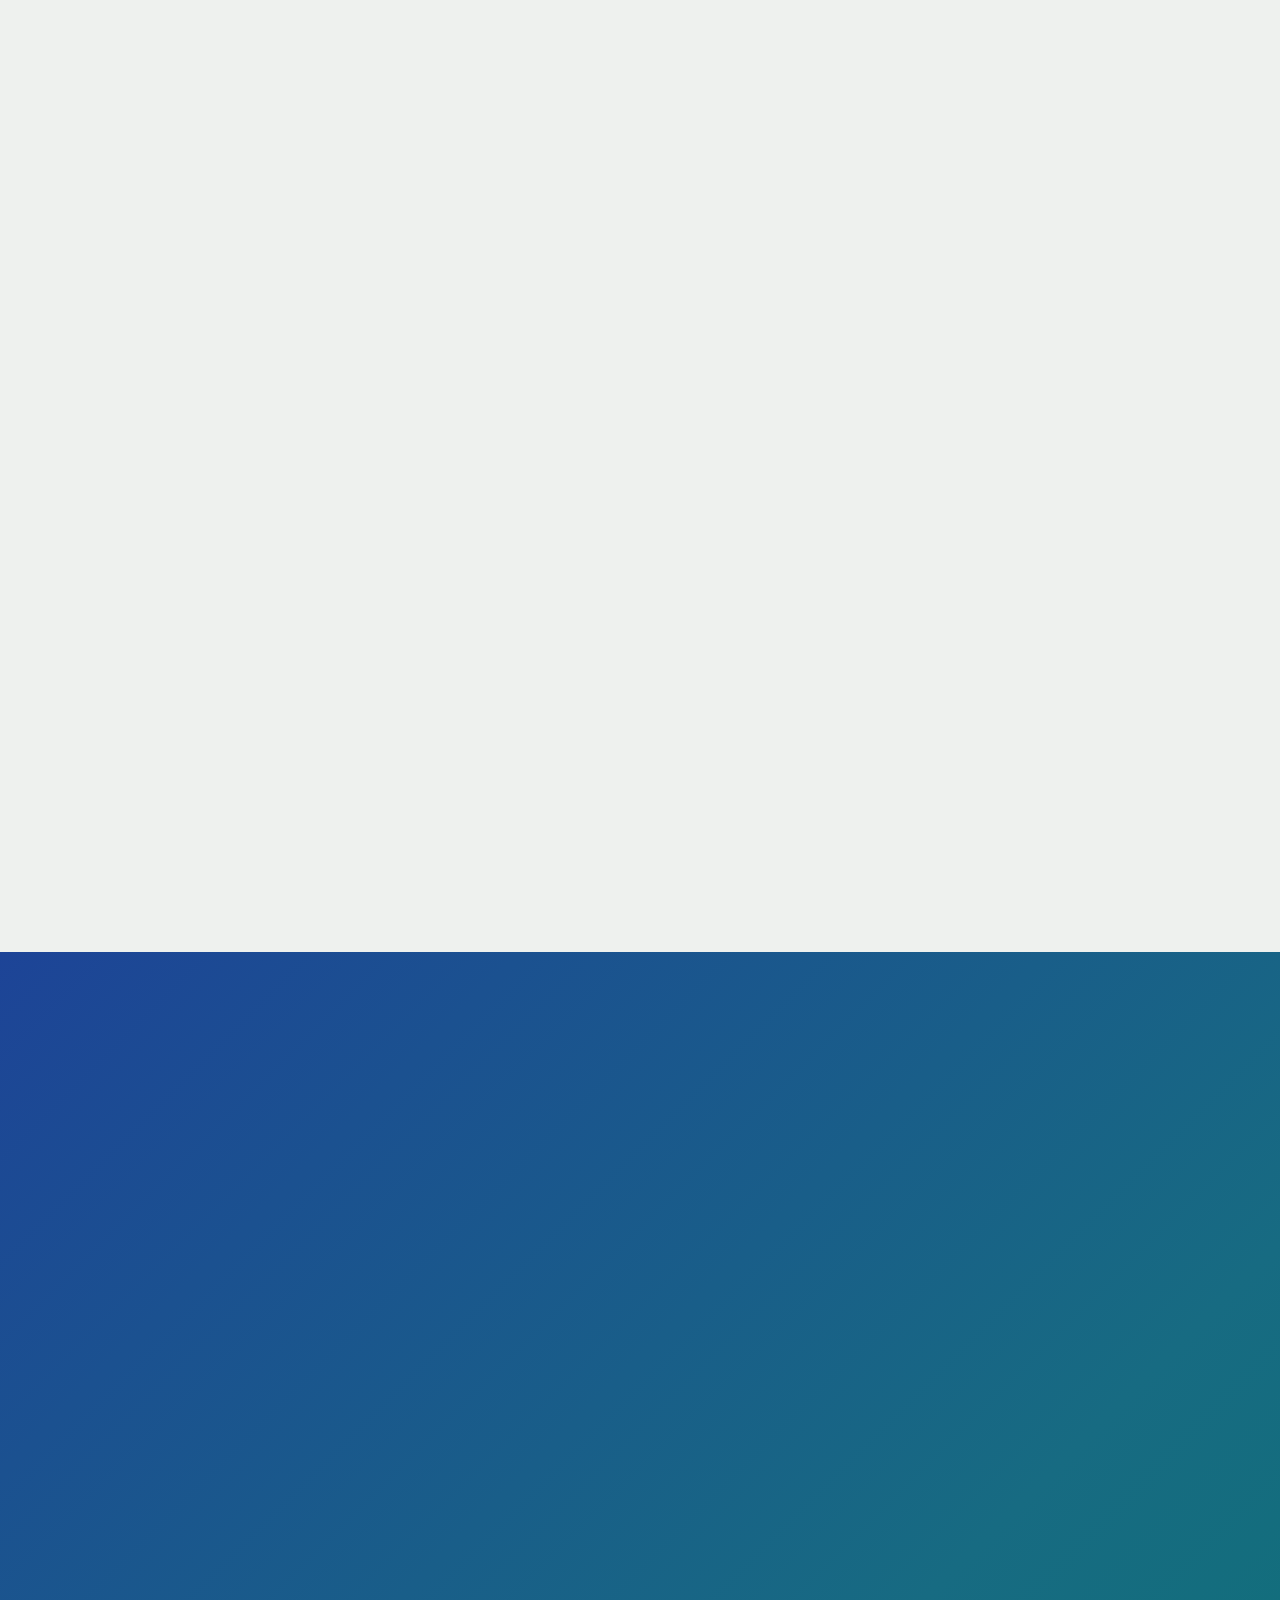
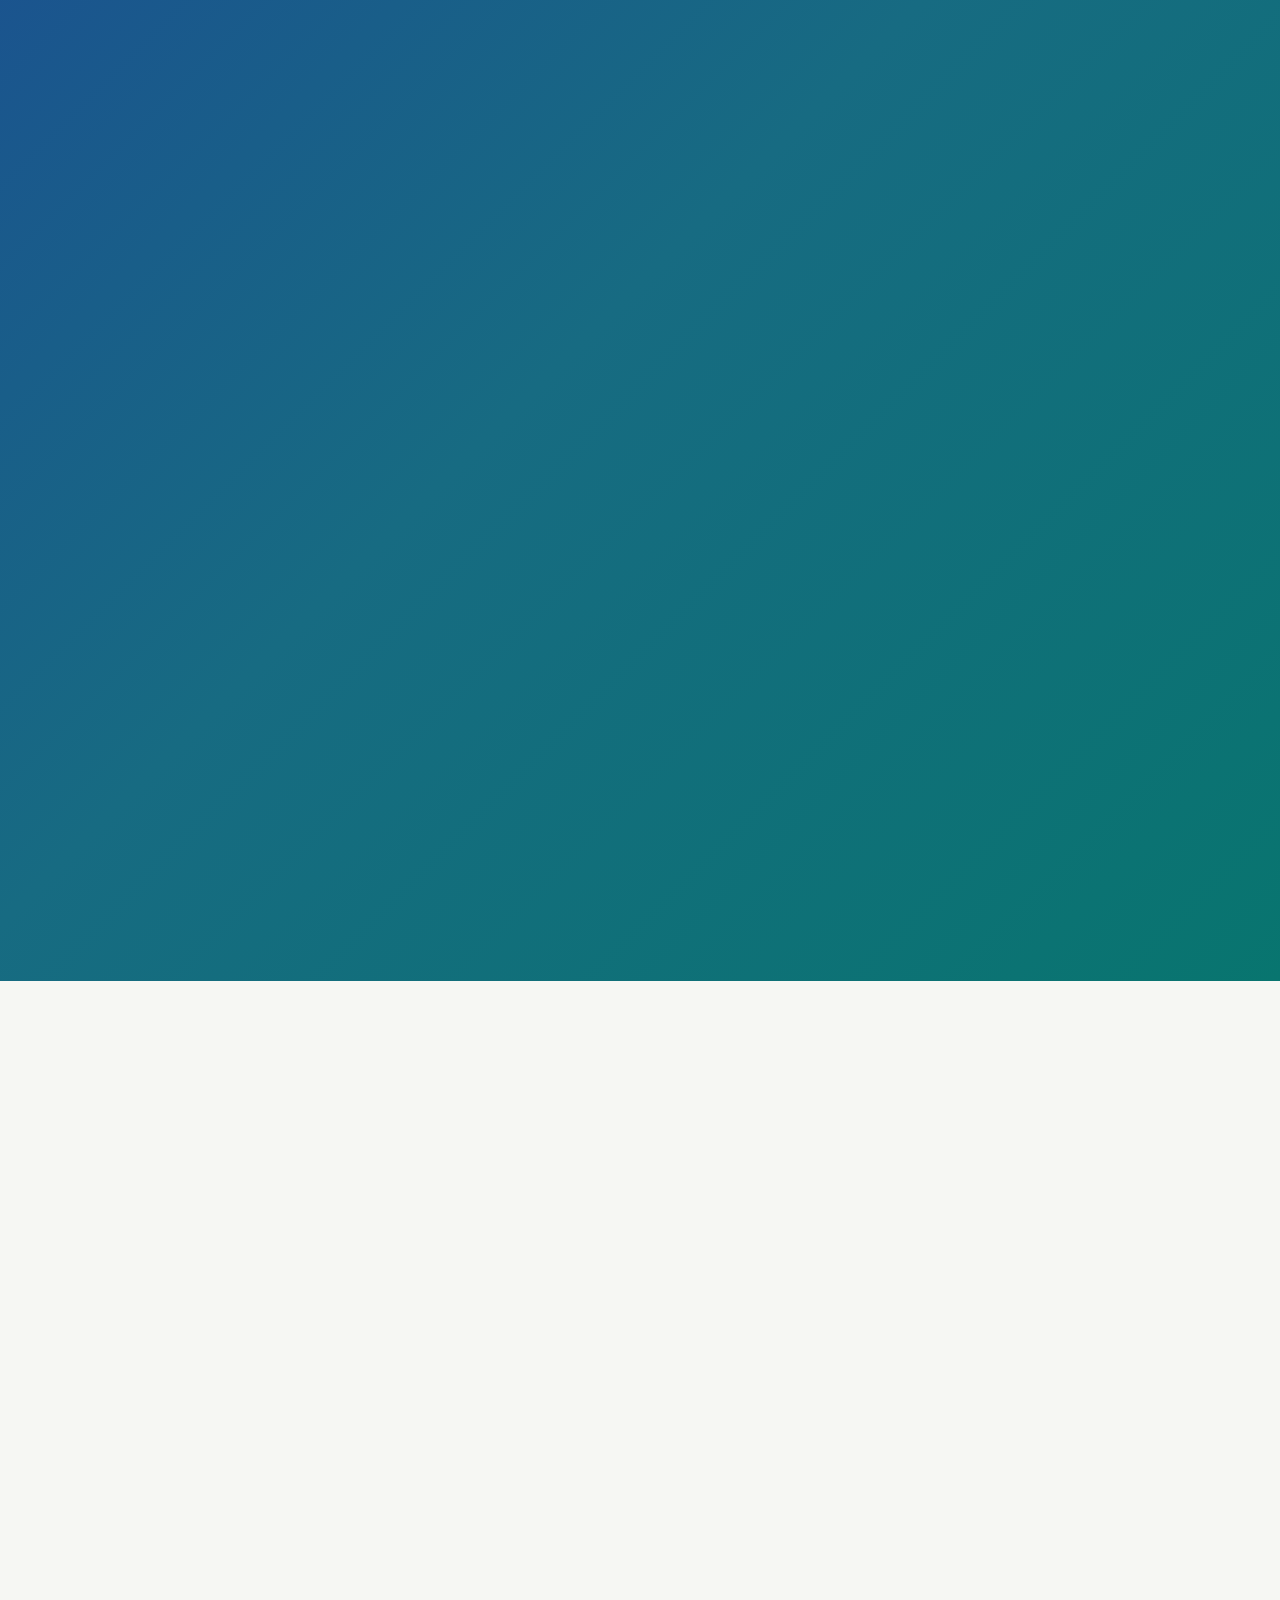
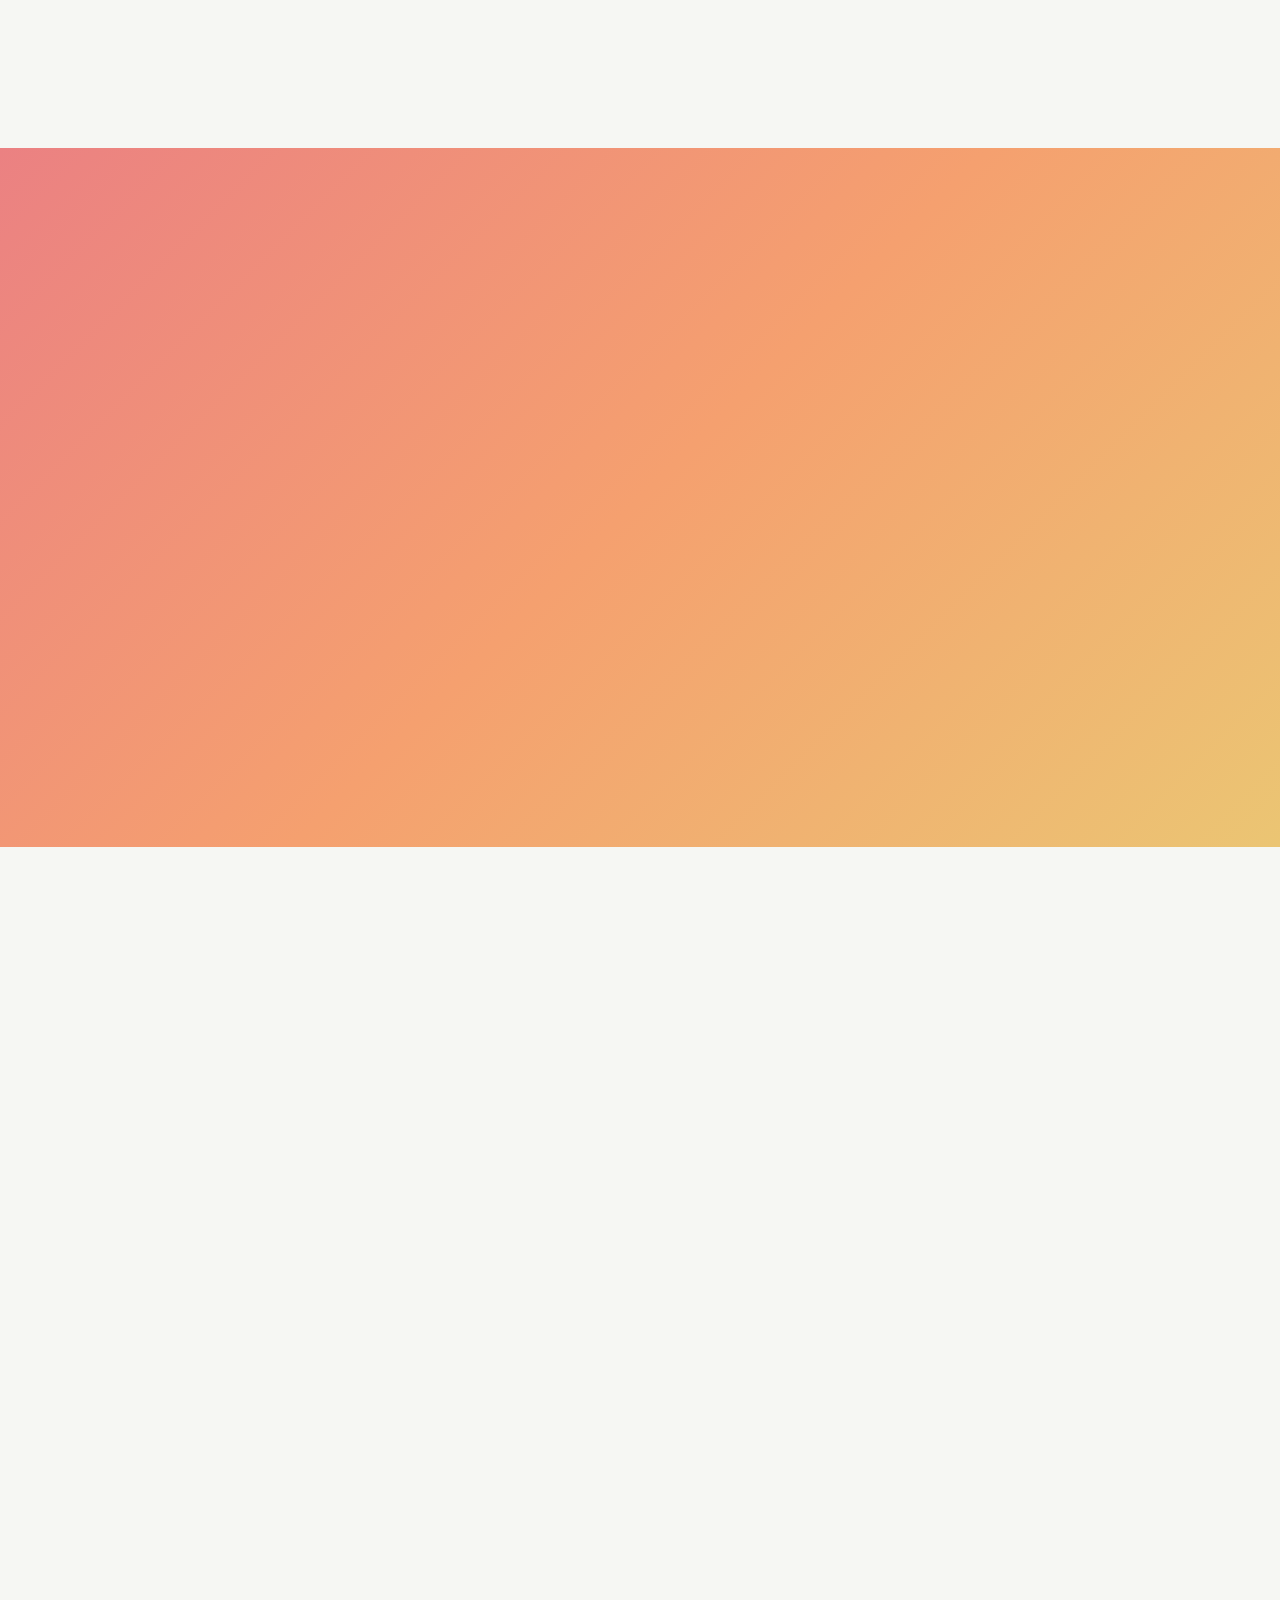
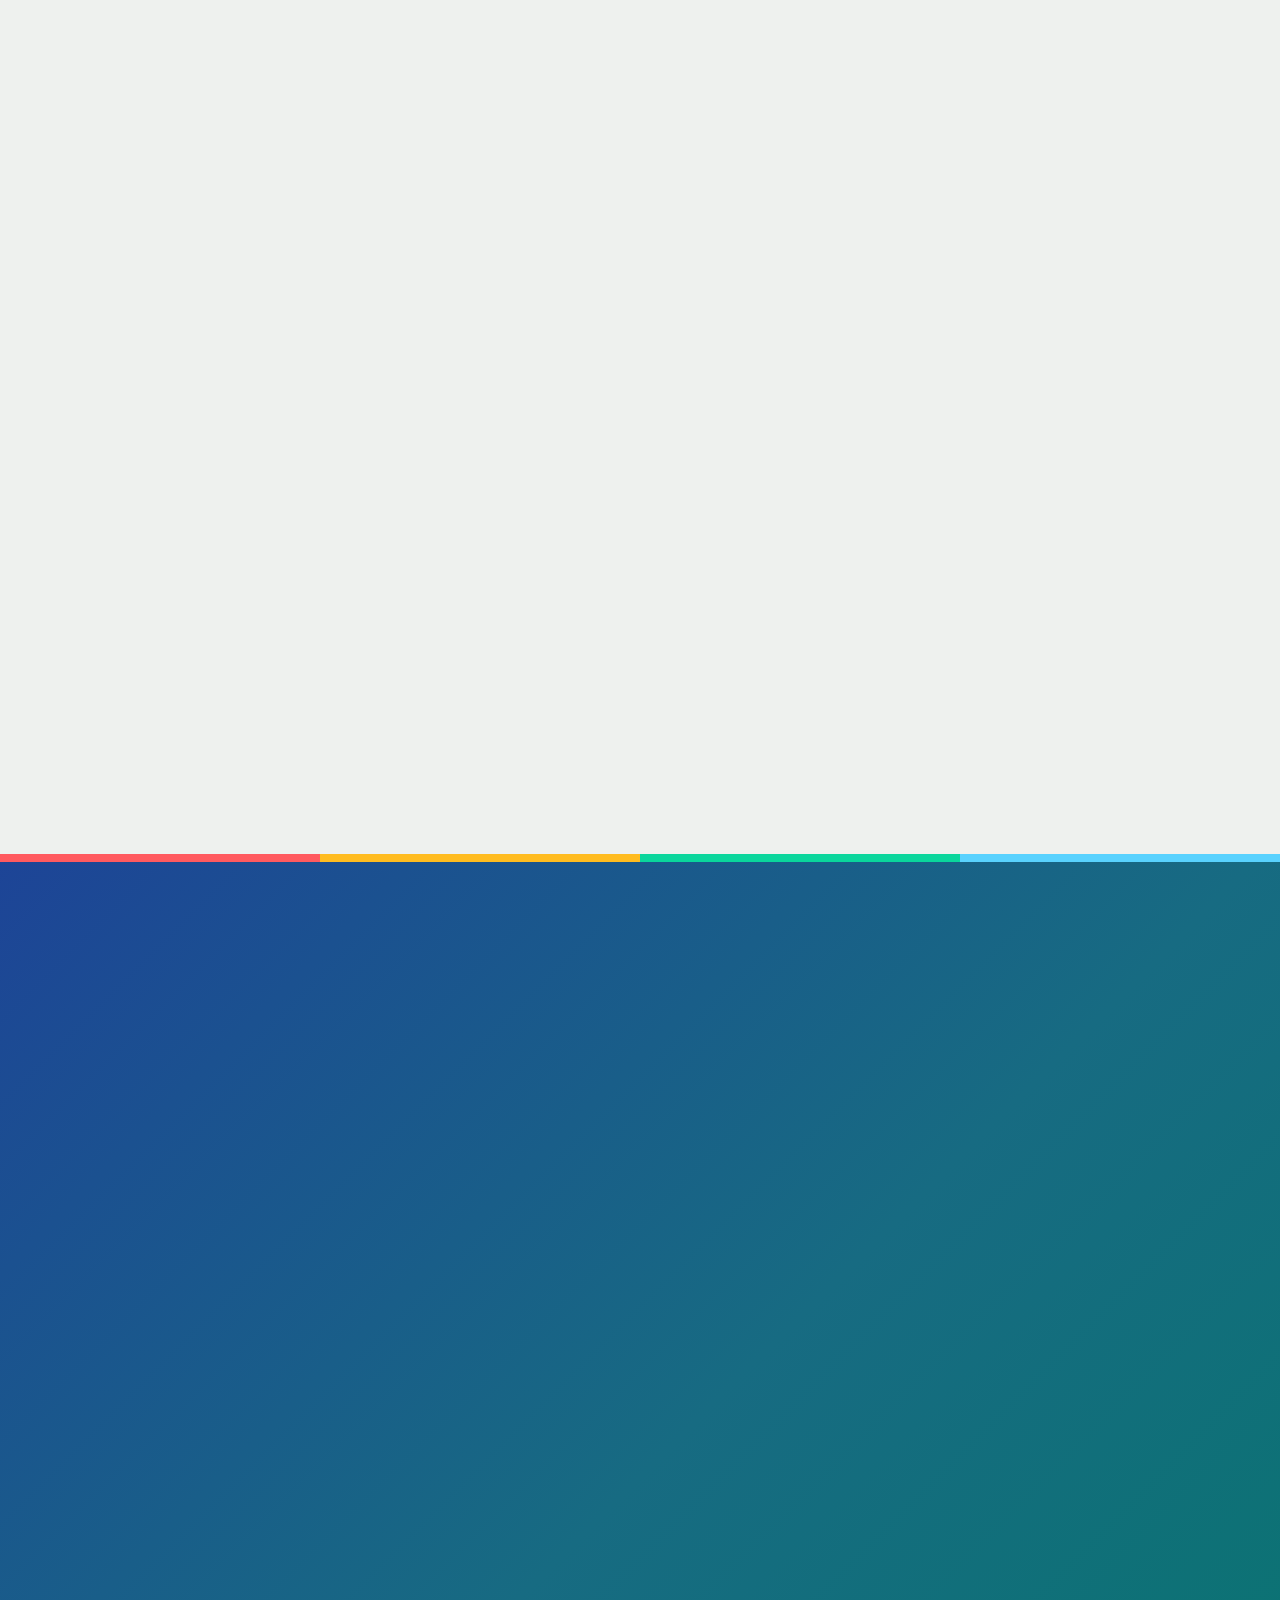
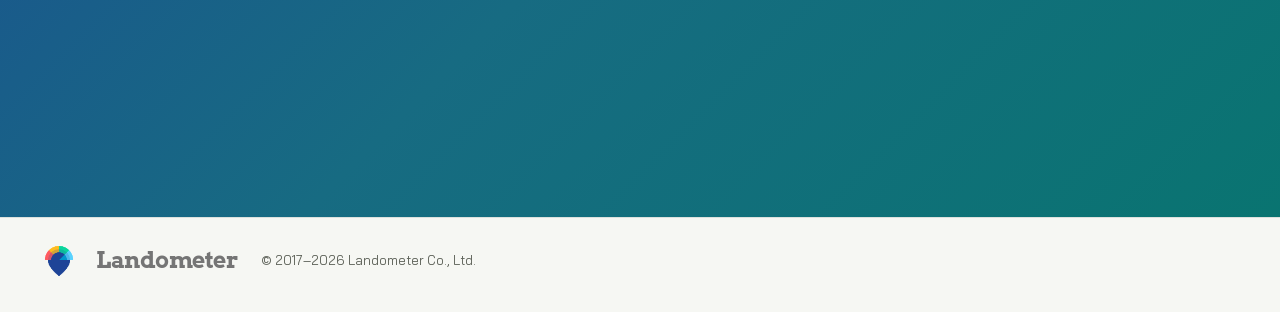
==== commit c4a8fb8d: "feat: refresh animated landing-page identity" ====
--- a/index.html
+++ b/index.html
@@ -22,10 +22,10 @@
 <meta name="robots" content="index,follow,max-image-preview:large">
 <meta name="landometer:ds-version" content="0.9.0">
 <meta name="landometer:color-set" content="color-srgb-05">
-<meta name="landometer:artifact-build" content="ui-20260908-01">
-<meta name="landometer:release-receipt" content="rebuild02-ui-20260908-01">
+<meta name="landometer:artifact-build" content="ui-20260908-02">
+<meta name="landometer:release-receipt" content="rebuild02-ui-20260908-02">
 <meta name="landometer:motif-release" content="1.2.1">
-<meta name="citychat:motif-release" content="1.0.1-owner-approved-20260908">
+<meta name="citychat:animated-identity" content="product-card-owner-approved-20260908; observed-byte-exception">
 <meta name="theme-color" media="(prefers-color-scheme: light)" content="#F6F7F3">
 <meta name="theme-color" media="(prefers-color-scheme: dark)" content="#11191D">
 <link rel="icon" type="image/png" href="assets/identity/landometer-symbol-color-rebuild02-r6.png">
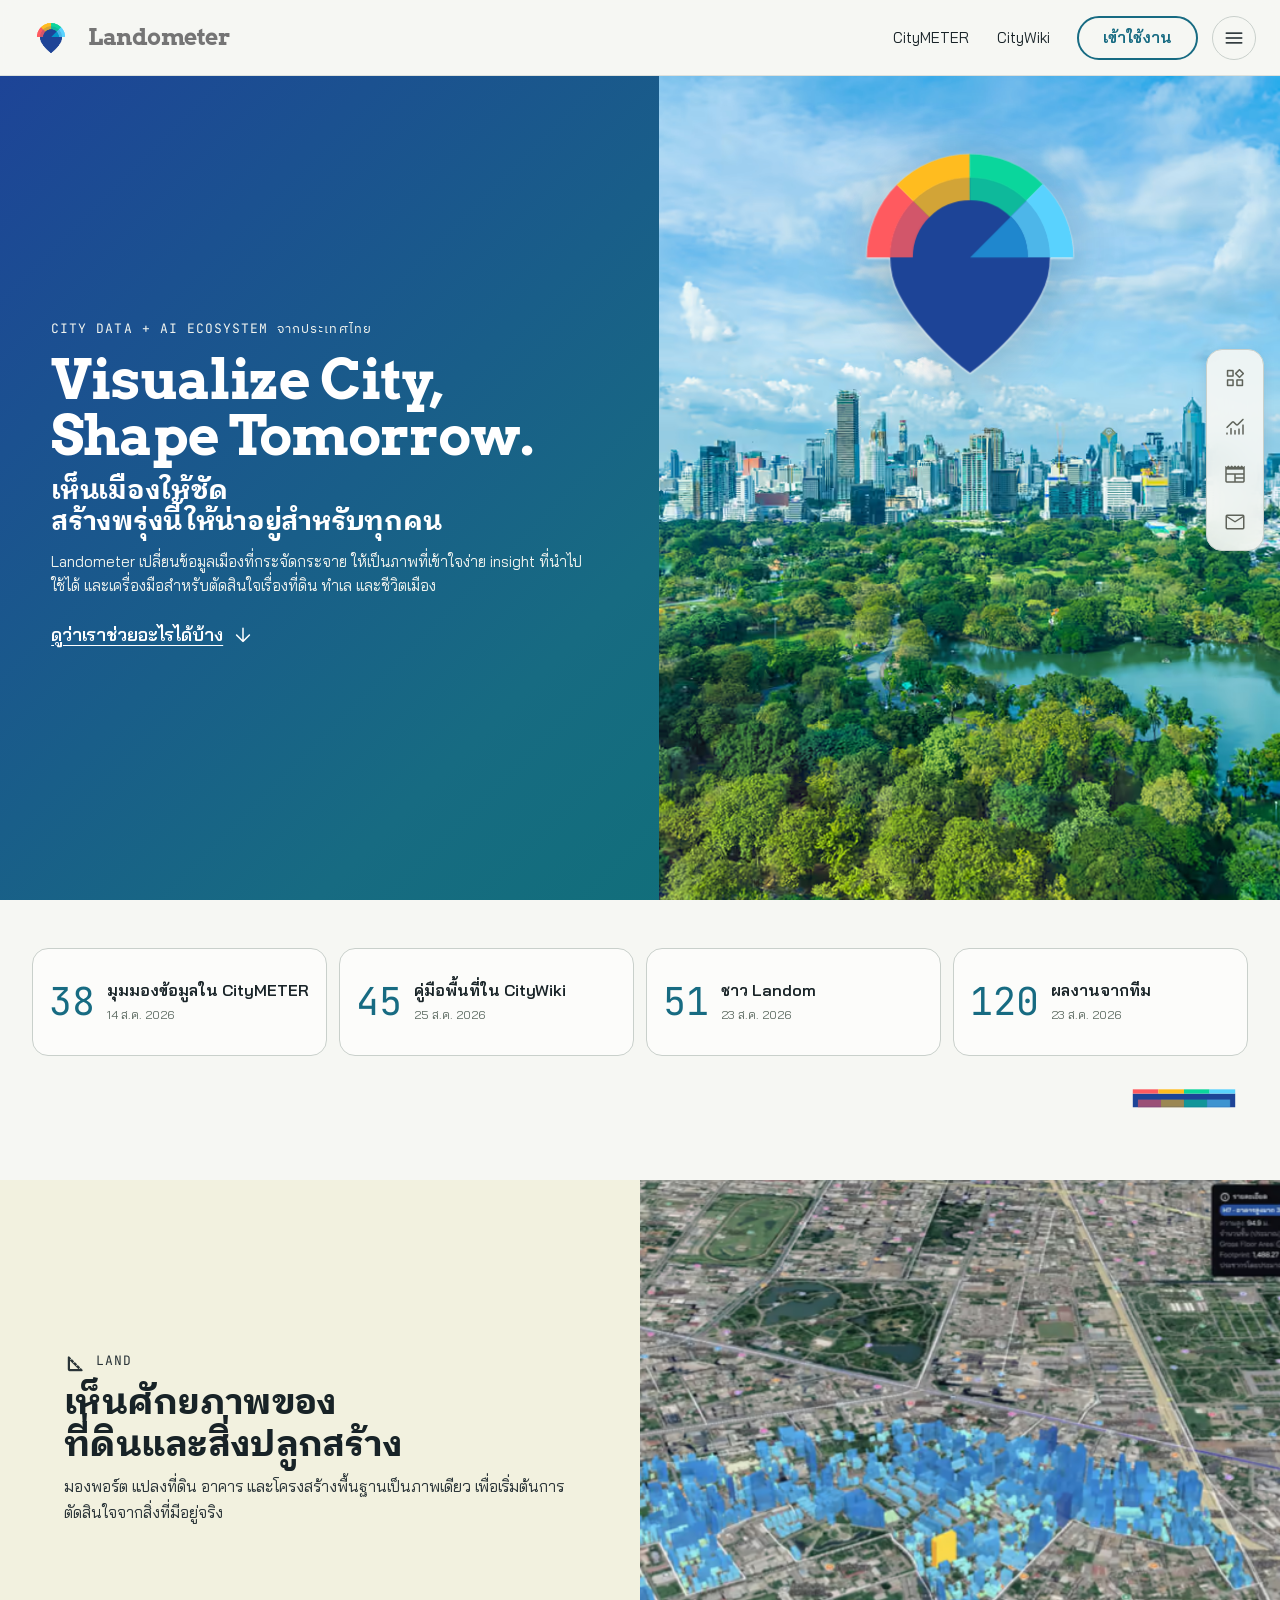
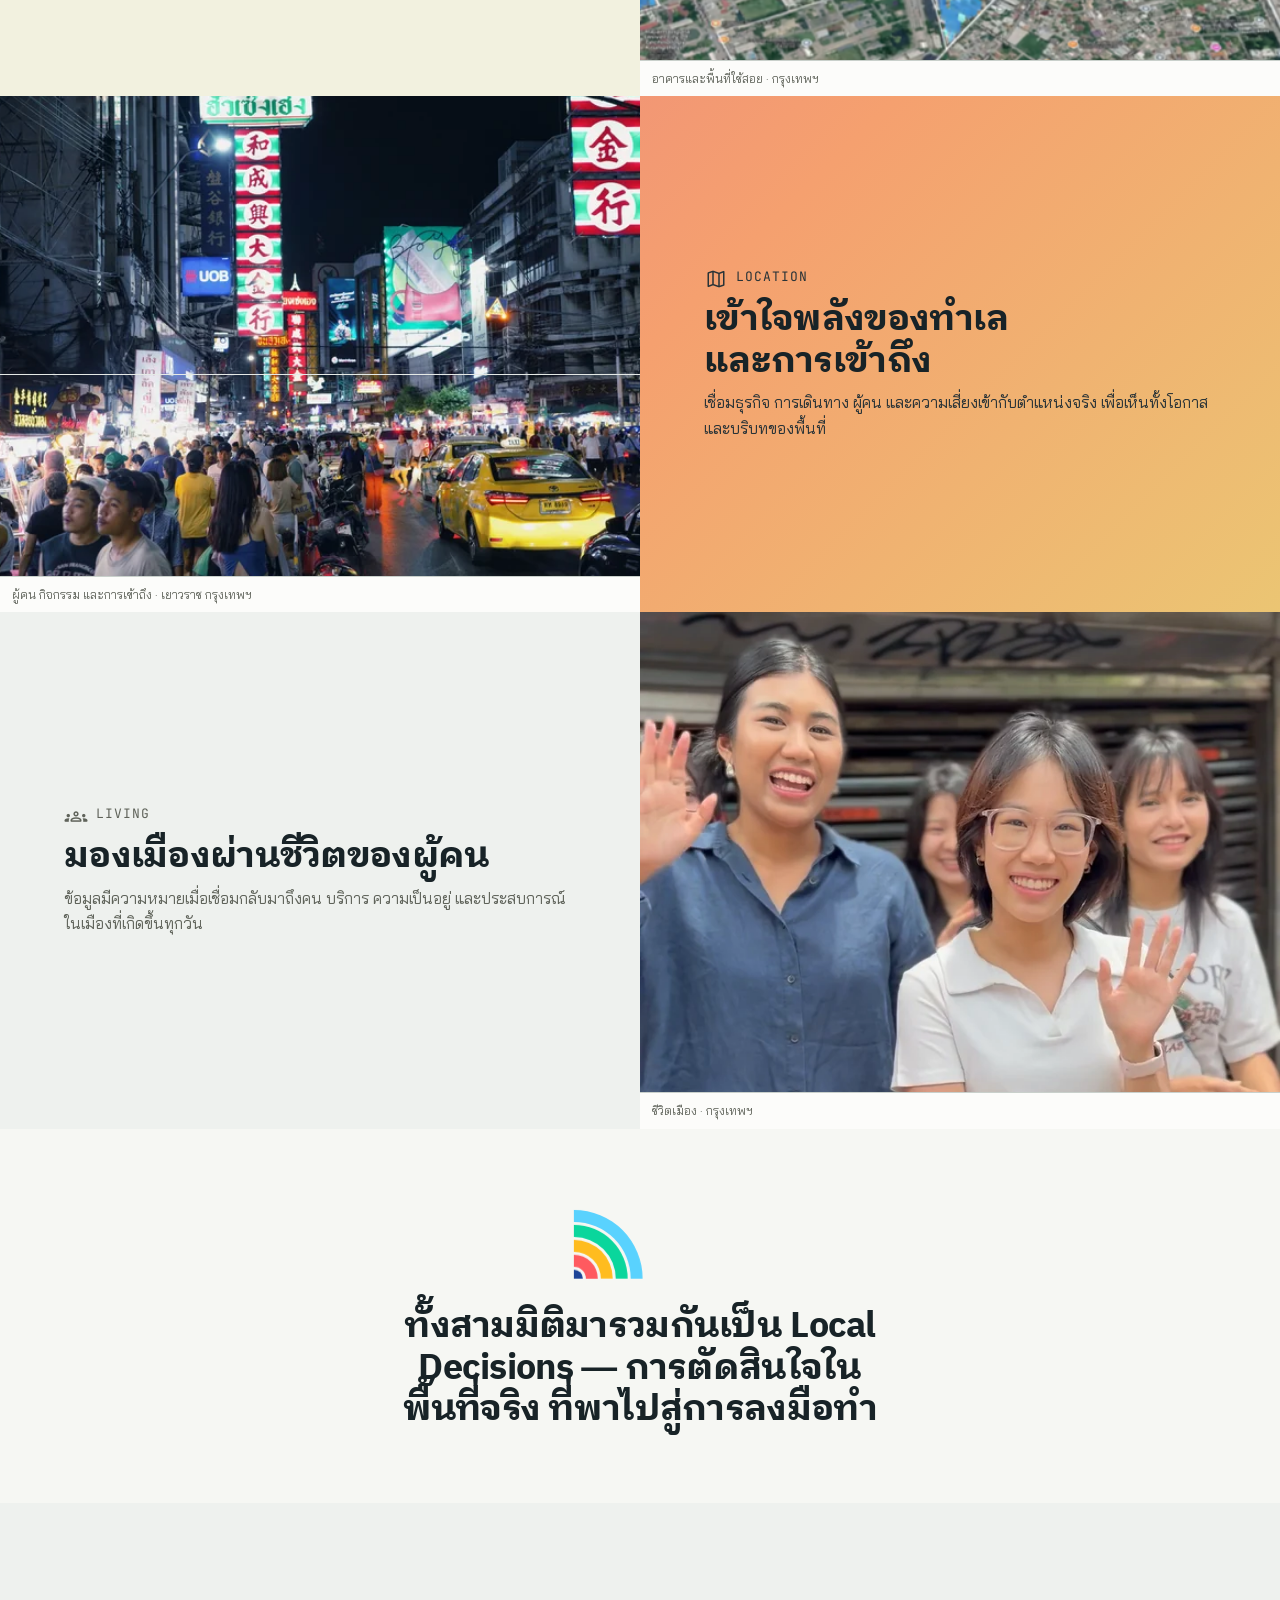
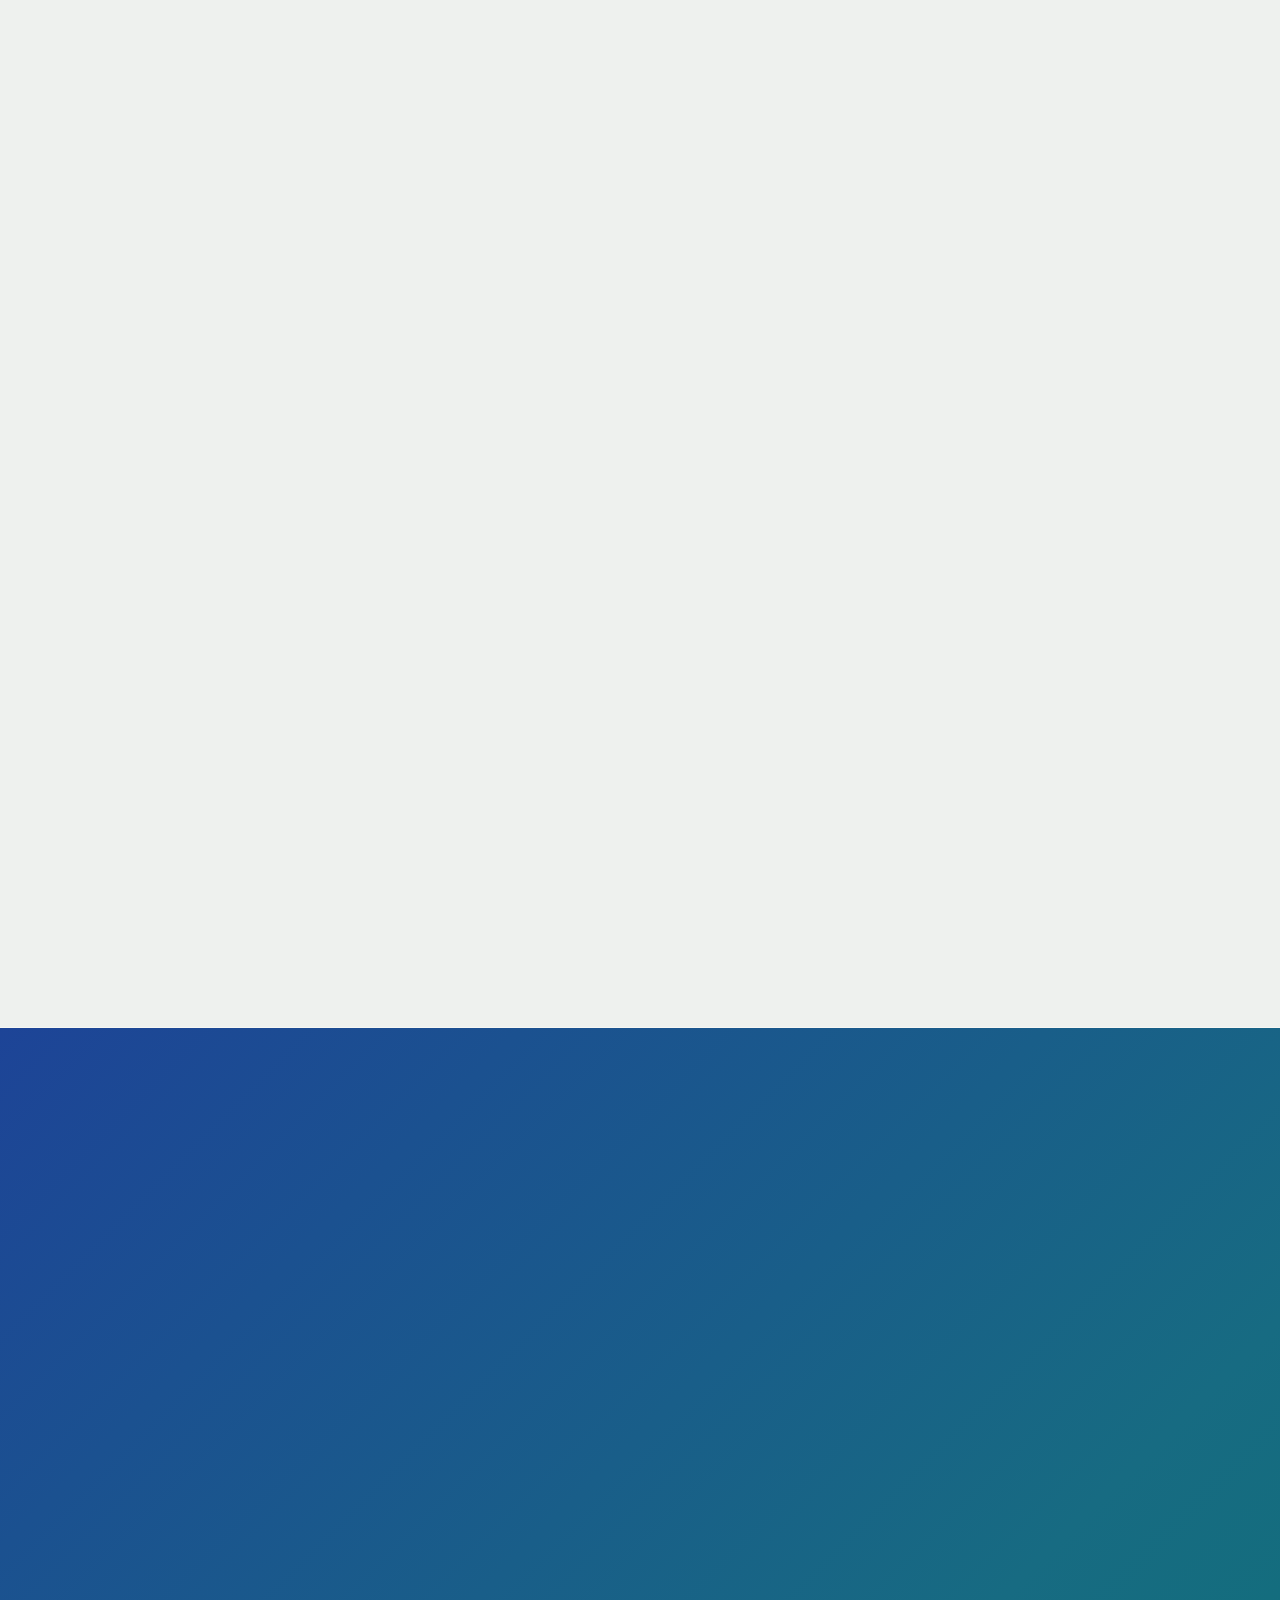
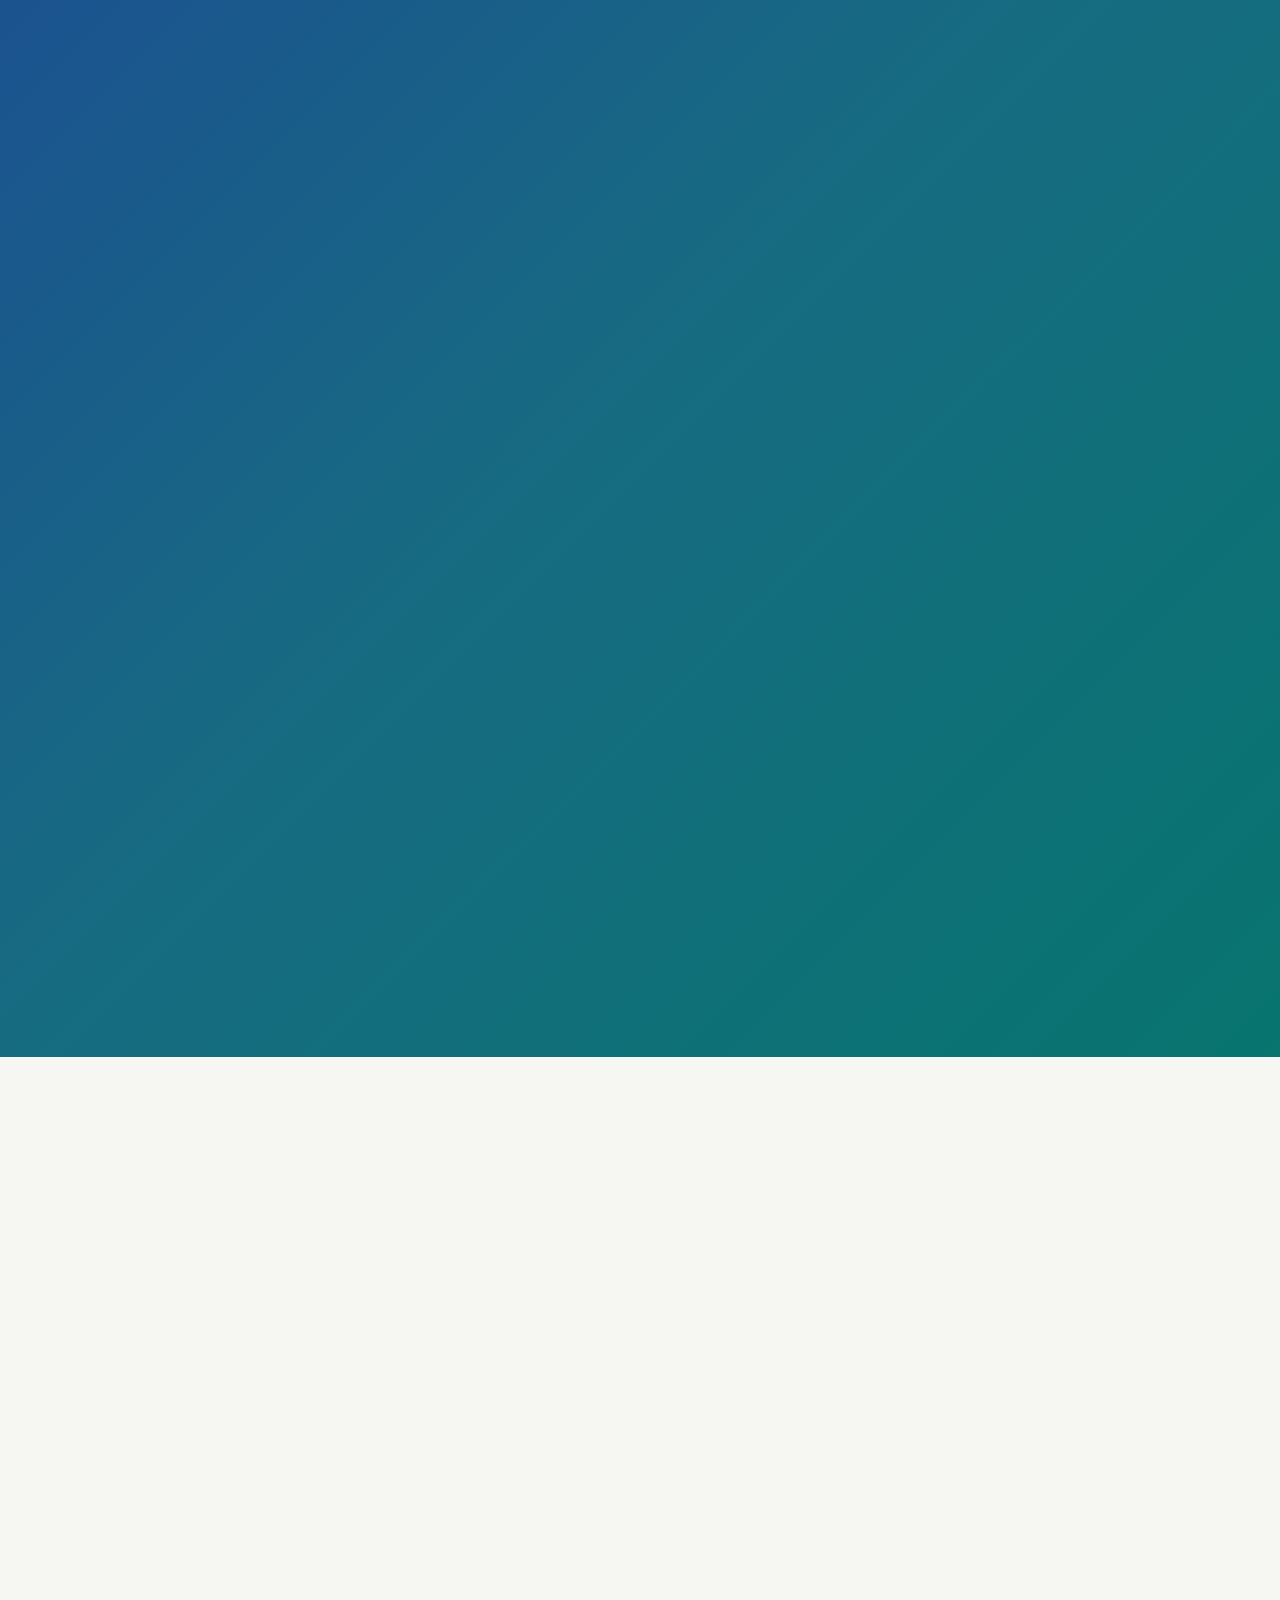
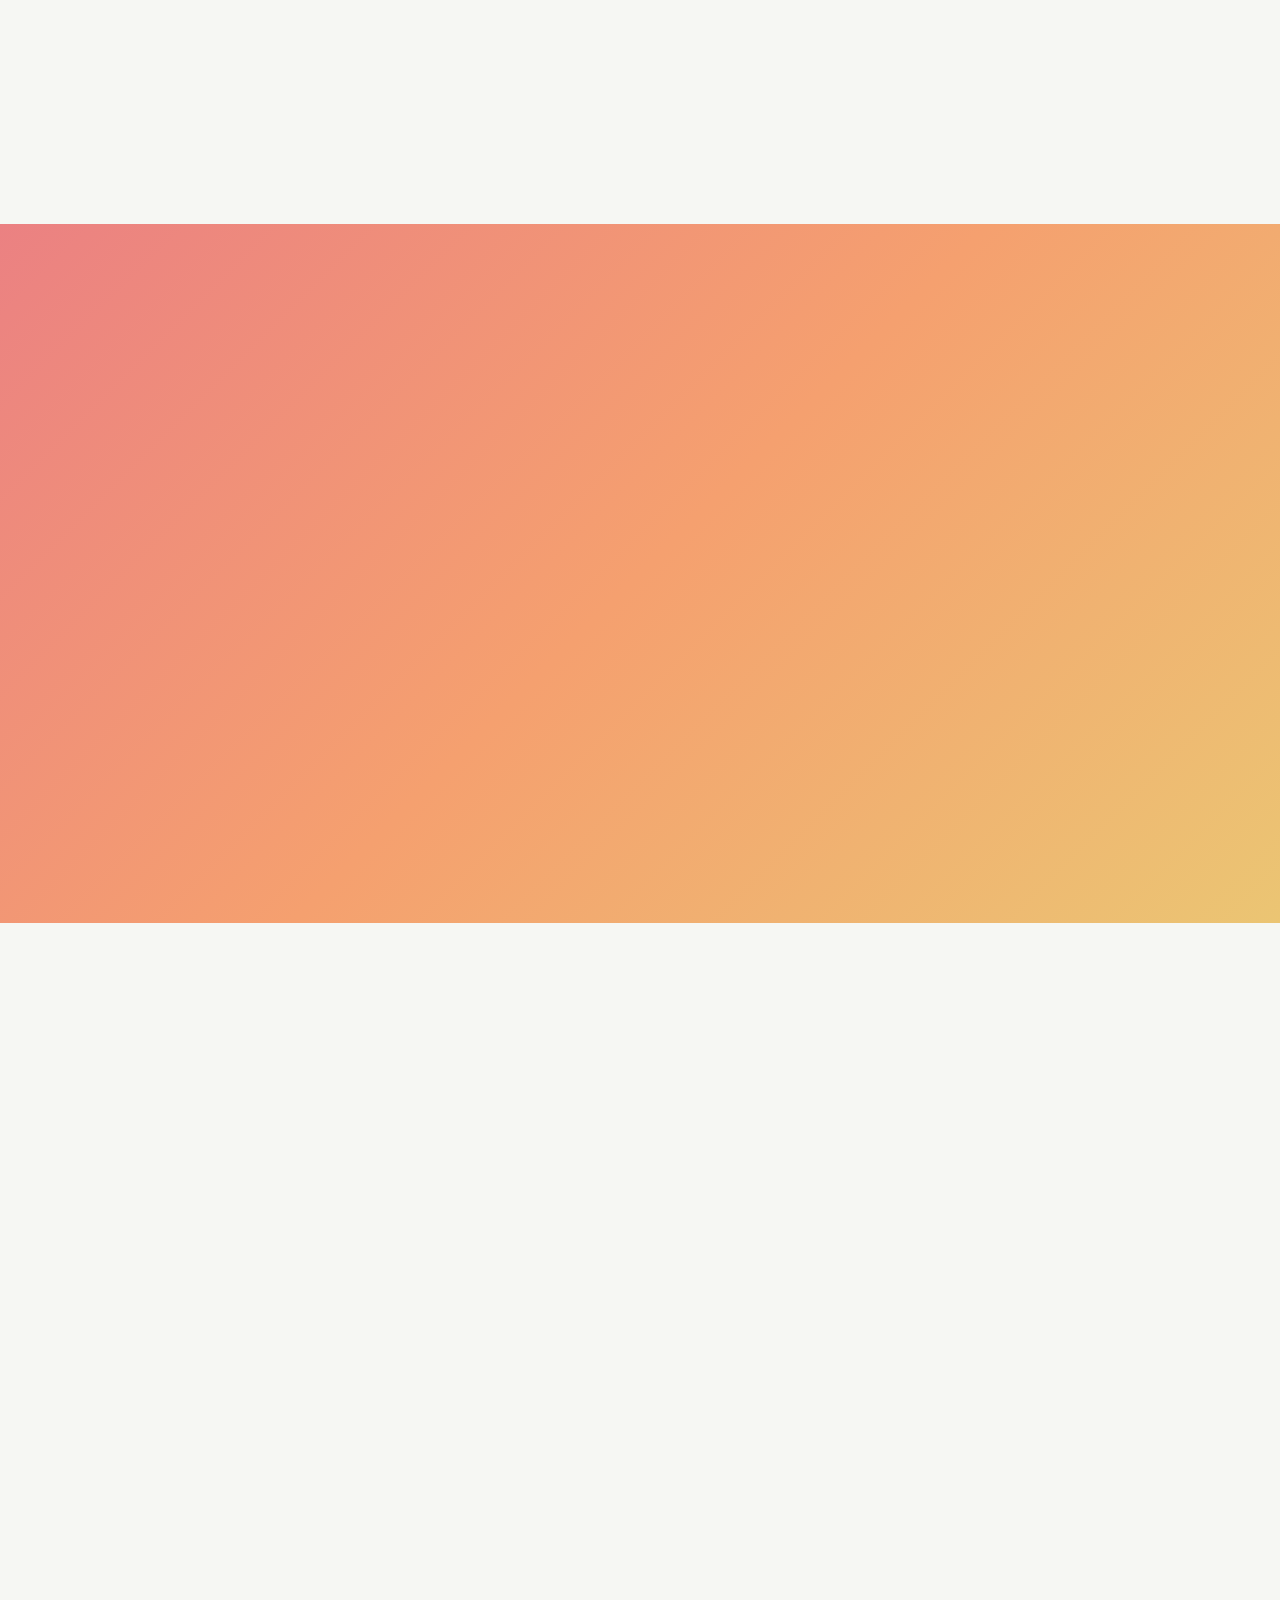
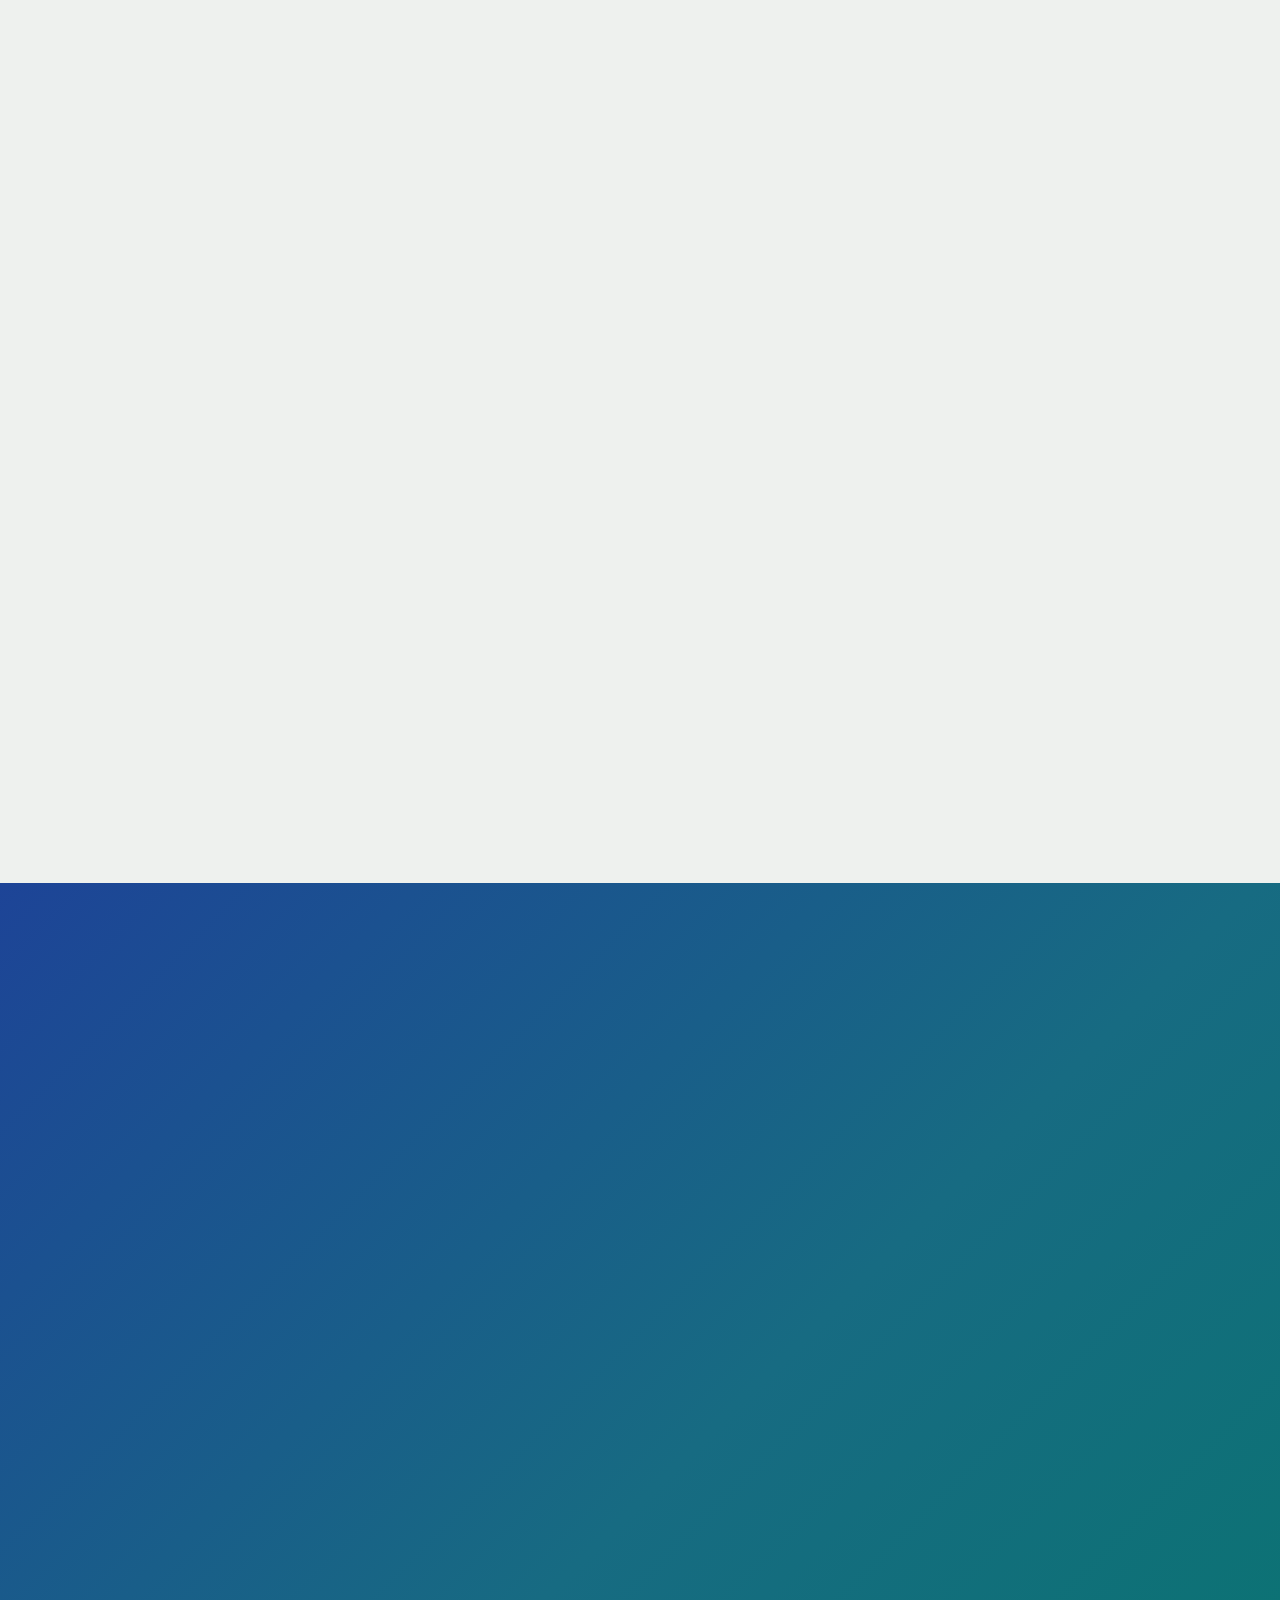
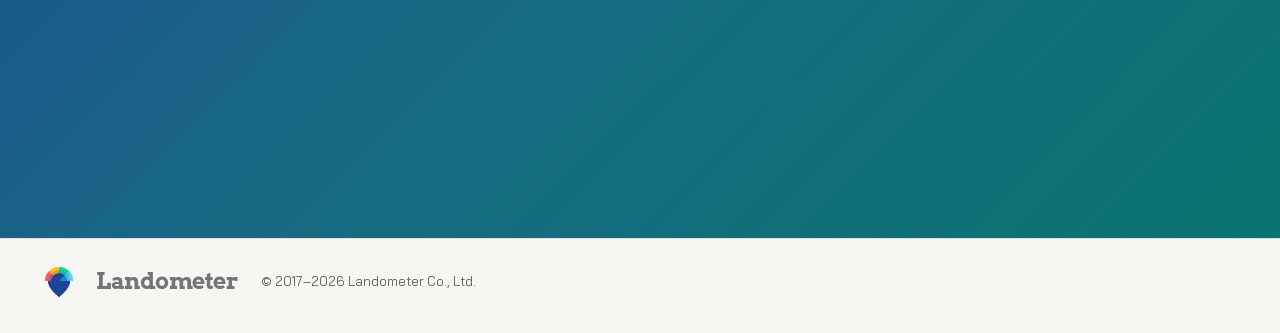
==== commit d8eb2bd0: "feat: refine responsive Landometer experience" ====
--- a/index.html
+++ b/index.html
@@ -22,8 +22,8 @@
 <meta name="robots" content="index,follow,max-image-preview:large">
 <meta name="landometer:ds-version" content="0.9.0">
 <meta name="landometer:color-set" content="color-srgb-05">
-<meta name="landometer:artifact-build" content="ui-20260908-02">
-<meta name="landometer:release-receipt" content="rebuild02-ui-20260908-02">
+<meta name="landometer:artifact-build" content="ui-20260909-01">
+<meta name="landometer:release-receipt" content="rebuild02-ui-20260909-01">
 <meta name="landometer:motif-release" content="1.2.1">
 <meta name="citychat:animated-identity" content="product-card-owner-approved-20260908; observed-byte-exception">
 <meta name="theme-color" media="(prefers-color-scheme: light)" content="#F6F7F3">
